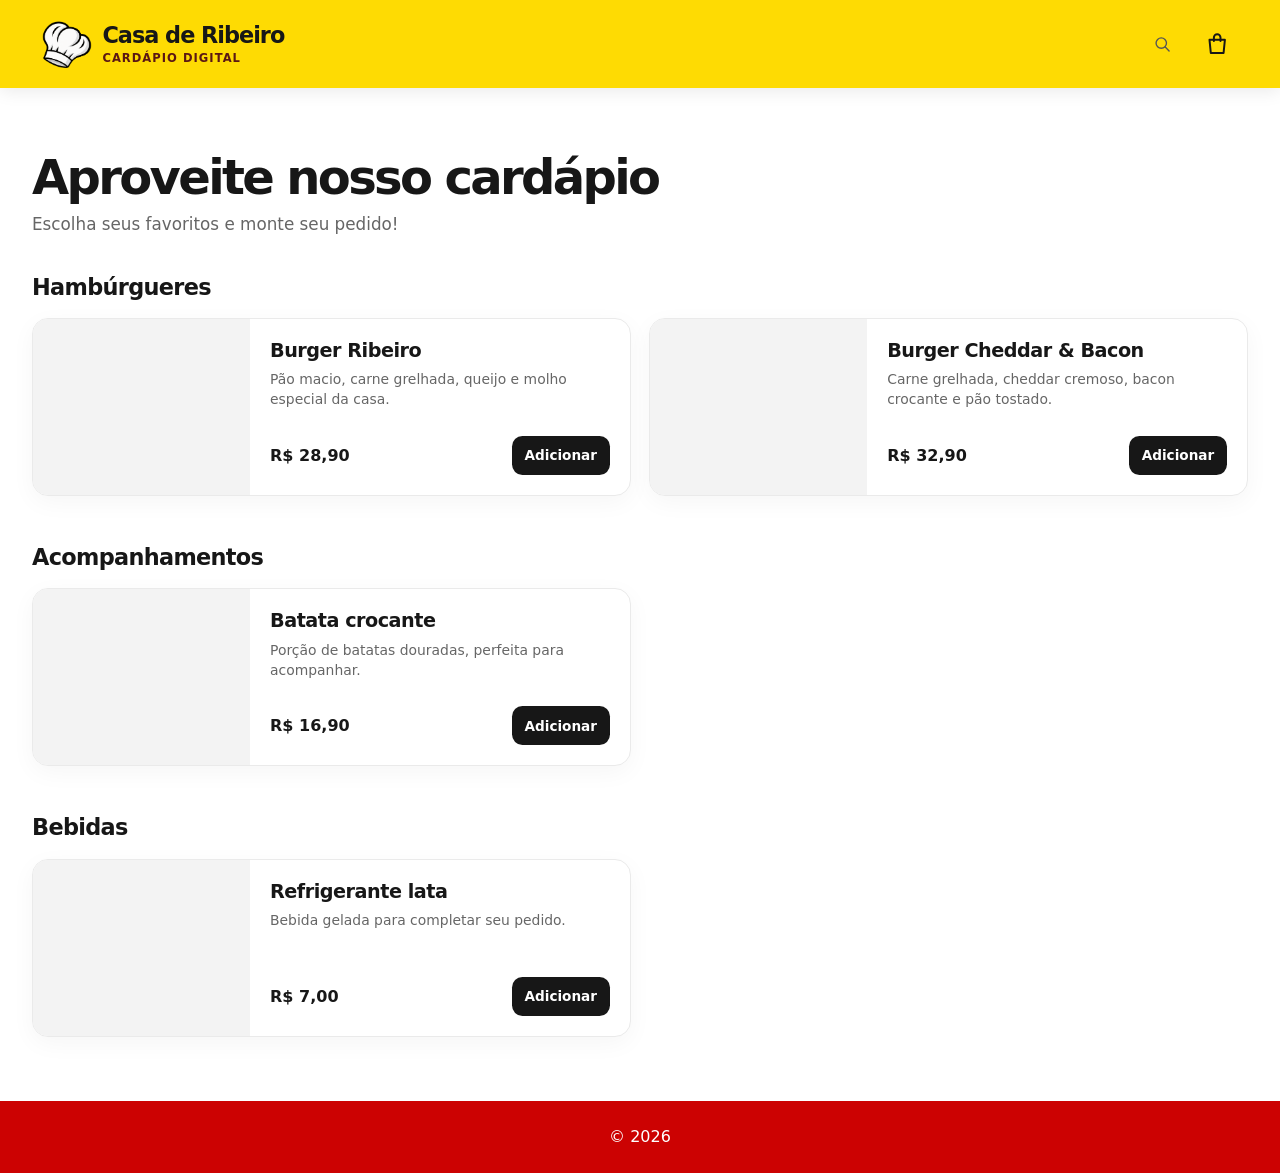
==== main/index.html @ 6e021779 "Add Casa de Ribeiro landing and menu flow Introduces the multi-step storefront flow: a loading splas" ====
<!doctype html>
<html lang="pt-BR">
  <head>
    <meta charset="UTF-8" />
    <meta name="viewport" content="width=device-width, initial-scale=1.0" />
    <title>Casa de Ribeiro</title>
    <link rel="icon" href="./assets/logo-website.ico" type="image/x-icon" />
    <link rel="stylesheet" href="style.css" />
    <script src="main.js" defer></script>
  </head>
  <body class="main-transition">
    <header class="site-header">
      <div class="site-header__inner">
        <a class="site-brand" href="./" aria-label="Casa de Ribeiro - início">
          <img class="site-brand__hat" src="./assets/logo-website.webp" alt="" />
          <span class="site-brand__text">
            <span class="site-brand__name">Casa de Ribeiro</span>
            <span class="site-brand__tagline">Cardápio digital</span>
          </span>
        </a>
        <div class="site-header__actions">
          <form class="menu-search" role="search">
            <label class="visually-hidden" for="menu-search"> Buscar no cardápio </label>
            <input
              id="menu-search"
              type="search"
              placeholder="Buscar no cardápio"
              autocomplete="off"
              tabindex="-1"
            />
            <button
              class="menu-search__toggle"
              type="button"
              aria-label="Abrir busca"
              aria-expanded="false"
              aria-controls="menu-search"
            >
              <svg class="menu-search__icon" viewBox="0 0 24 24" aria-hidden="true">
                <circle cx="10.8" cy="10.8" r="6.8"></circle>
                <path d="m16 16 5 5"></path>
              </svg>
            </button>
          </form>
          <button
            class="cart-button"
            type="button"
            aria-label="Abrir sacola"
            aria-haspopup="dialog"
            aria-controls="order-bag"
          >
            <svg class="cart-button__icon" viewBox="0 0 24 24" aria-hidden="true">
              <path
                d="M5 8h14l-1.2 12H6.2L5 8Z"
                fill="none"
                stroke="currentColor"
                stroke-linejoin="round"
                stroke-width="1.8"
              />
              <path
                d="M9 9V6a3 3 0 0 1 6 0v3"
                fill="none"
                stroke="currentColor"
                stroke-linecap="round"
                stroke-width="1.8"
              />
            </svg>
            <span class="cart-button__count" aria-label="0 itens" hidden>0</span>
          </button>
        </div>
      </div>
    </header>
    <main class="site-content">
      <section class="catalog" aria-labelledby="catalog-title">
        <div class="catalog__heading">
          <h1 id="catalog-title">Aproveite nosso cardápio</h1>
          <p class="catalog__intro">Escolha seus favoritos e monte seu pedido!</p>
        </div>
        <section class="catalog-section" aria-labelledby="burgers-title">
          <h2 id="burgers-title">Hambúrgueres</h2>
          <div class="catalog-grid">
            <article
              class="menu-card"
              data-searchable="burger ribeiro artesanal carne queijo molho especial"
            >
              <div class="menu-card__visual" aria-hidden="true"></div>
              <div class="menu-card__body">
                <h3>Burger Ribeiro</h3>
                <p>Pão macio, carne grelhada, queijo e molho especial da casa.</p>
                <div class="menu-card__footer">
                  <strong>R$ 28,90</strong>
                  <button
                    class="add-button"
                    type="button"
                    data-add-to-cart
                    data-product-id="burger-ribeiro"
                    data-product-name="Burger Ribeiro"
                    data-product-price="28.90"
                  >
                    Adicionar
                  </button>
                </div>
              </div>
            </article>
            <article class="menu-card" data-searchable="burger cheddar bacon artesanal carne">
              <div class="menu-card__visual" aria-hidden="true"></div>
              <div class="menu-card__body">
                <h3>Burger Cheddar &amp; Bacon</h3>
                <p>Carne grelhada, cheddar cremoso, bacon crocante e pão tostado.</p>
                <div class="menu-card__footer">
                  <strong>R$ 32,90</strong>
                  <button
                    class="add-button"
                    type="button"
                    data-add-to-cart
                    data-product-id="burger-cheddar-bacon"
                    data-product-name="Burger Cheddar &amp; Bacon"
                    data-product-price="32.90"
                  >
                    Adicionar
                  </button>
                </div>
              </div>
            </article>
          </div>
        </section>
        <section class="catalog-section" aria-labelledby="sides-title">
          <h2 id="sides-title">Acompanhamentos</h2>
          <div class="catalog-grid">
            <article class="menu-card" data-searchable="batata frita porção acompanhamento">
              <div class="menu-card__visual" aria-hidden="true"></div>
              <div class="menu-card__body">
                <h3>Batata crocante</h3>
                <p>Porção de batatas douradas, perfeita para acompanhar.</p>
                <div class="menu-card__footer">
                  <strong>R$ 16,90</strong>
                  <button
                    class="add-button"
                    type="button"
                    data-add-to-cart
                    data-product-id="batata-crocante"
                    data-product-name="Batata crocante"
                    data-product-price="16.90"
                  >
                    Adicionar
                  </button>
                </div>
              </div>
            </article>
          </div>
        </section>
        <section class="catalog-section" aria-labelledby="drinks-title">
          <h2 id="drinks-title">Bebidas</h2>
          <div class="catalog-grid">
            <article class="menu-card" data-searchable="refrigerante bebida lata gelada">
              <div class="menu-card__visual" aria-hidden="true"></div>
              <div class="menu-card__body">
                <h3>Refrigerante lata</h3>
                <p>Bebida gelada para completar seu pedido.</p>
                <div class="menu-card__footer">
                  <strong>R$ 7,00</strong>
                  <button
                    class="add-button"
                    type="button"
                    data-add-to-cart
                    data-product-id="refrigerante-lata"
                    data-product-name="Refrigerante lata"
                    data-product-price="7.00"
                  >
                    Adicionar
                  </button>
                </div>
              </div>
            </article>
          </div>
        </section>
        <p class="catalog__no-results" hidden>Nenhum item encontrado. Tente outra busca.</p>
      </section>
    </main>
    <footer class="site-footer">&copy; 2026</footer>
    <dialog class="order-bag" id="order-bag" aria-labelledby="order-bag-title">
      <div class="order-bag__header">
        <h2 id="order-bag-title">Sua sacola</h2>
        <button class="order-bag__close" type="button" aria-label="Fechar sacola">
          <svg viewBox="0 0 24 24" aria-hidden="true">
            <path
              d="m6 6 12 12M18 6 6 18"
              fill="none"
              stroke="currentColor"
              stroke-linecap="round"
              stroke-width="2"
            />
          </svg>
        </button>
      </div>
      <div class="order-bag__items" aria-live="polite">
        <div class="order-bag__empty">
          <svg class="order-bag__empty-icon" viewBox="0 0 48 48" aria-hidden="true">
            <path
              d="M8 16h32l-3 25H11L8 16Z"
              fill="none"
              stroke="currentColor"
              stroke-linejoin="round"
              stroke-width="2"
            />
            <path
              d="M17 18v-5a7 7 0 0 1 14 0v5"
              fill="none"
              stroke="currentColor"
              stroke-linecap="round"
              stroke-width="2"
            />
          </svg>
          <p class="order-bag__empty-title">Sua sacola está vazia</p>
          <p class="order-bag__empty-description">
            Escolha seus favoritos no cardápio para começar.
          </p>
        </div>
        <ul class="order-bag__list"></ul>
      </div>
      <div class="order-bag__footer">
        <div class="order-bag__total">
          <span>Total</span>
          <strong>R$ 0,00</strong>
        </div>
        <button class="order-bag__checkout" type="button" disabled>Continuar para o pedido</button>
      </div>
    </dialog>
    <div class="page-shutter" aria-hidden="true">
      <span class="page-shutter__panel page-shutter__panel--left"></span>
      <span class="page-shutter__panel page-shutter__panel--right"></span>
    </div>
  </body>
</html>
---- main/style.css ----
* {
  box-sizing: border-box;
}

html,
body {
  width: 100%;
  min-height: 100%;
  margin: 0;
}

html {
  scrollbar-color: #111 transparent;
  scrollbar-width: thin;
}

html::-webkit-scrollbar {
  width: 8px;
}

html::-webkit-scrollbar-track {
  background: transparent;
}

html::-webkit-scrollbar-thumb {
  border: 2px solid #fff;
  border-radius: 999px;
  background: #111;
}

html::-webkit-scrollbar-thumb:hover {
  background: #333;
}

body {
  display: flex;
  flex-direction: column;
  min-height: 100vh;
  min-height: 100svh;
  overflow-x: hidden;
  overflow-y: auto;
  background: #fff;
  color: #171717;
  font-family: system-ui, sans-serif;
}

.site-header {
  position: sticky;
  z-index: 5;
  top: 0;
  padding: 1rem clamp(1rem, 4vw, 2.5rem);
  box-shadow: 0 0.25rem 1rem rgb(0 0 0 / 8%);
  background: #FEDB03;
}

.site-header__inner {
  position: relative;
  display: flex;
  width: min(100%, 76rem);
  min-height: 3.5rem;
  align-items: center;
  justify-content: space-between;
  gap: clamp(0.75rem, 2vw, 2rem);
  margin-inline: auto;
}

.site-brand {
  display: flex;
  min-width: 0;
  flex: 0 0 auto;
  align-items: center;
  gap: 0.65rem;
  color: #171717;
  text-decoration: none;
}

.site-brand__hat {
  width: clamp(2.5rem, 5vw, 3.25rem);
  height: clamp(2.5rem, 5vw, 3.25rem);
  flex: 0 0 auto;
  object-fit: contain;
}

.site-brand__text {
  display: grid;
  gap: 0.15rem;
}

.site-brand__name {
  font-size: clamp(1rem, 2vw, 1.4rem);
  font-weight: 800;
  letter-spacing: -0.045em;
  line-height: 1.1;
}

.site-brand__tagline {
  color: #5b1714;
  font-size: 0.72rem;
  font-weight: 600;
  letter-spacing: 0.09em;
  text-transform: uppercase;
}

.site-header__actions {
  position: relative;
  display: flex;
  align-items: center;
  gap: 0.5rem;
}

.menu-search {
  position: absolute;
  z-index: 2;
  top: 50%;
  right: calc(2.9rem + 0.5rem);
  display: flex;
  width: 2.9rem;
  flex: 0 0 auto;
  min-height: 2.9rem;
  align-items: center;
  justify-content: flex-end;
  transform: translateY(-50%);
  transition: width 220ms ease;
}

.menu-search.is-open {
  width: min(26rem, calc(100vw - 12rem));
}

.menu-search input {
  width: 0;
  min-width: 0;
  height: 2.9rem;
  overflow: hidden;
  padding: 0;
  border: 0;
  border-radius: 0.75rem 0 0 0.75rem;
  outline: 0;
  background: #fff;
  color: #171717;
  font: inherit;
  font-size: 0.9rem;
  opacity: 0;
  transition:
    width 220ms ease,
    opacity 160ms ease,
    padding 220ms ease;
}

.menu-search.is-open input {
  width: 100%;
  padding: 0 0 0 1rem;
  border: 1px solid rgb(0 0 0 / 9%);
  border-right: 0;
  box-shadow: 0 0.25rem 0.75rem rgb(64 43 0 / 8%);
  opacity: 1;
}

.menu-search input::placeholder {
  color: #777;
}

.menu-search__toggle {
  display: grid;
  width: 2.9rem;
  min-height: 2.9rem;
  flex: 0 0 auto;
  place-items: center;
  padding: 0;
  border: 0;
  border-radius: 0.75rem;
  background: transparent;
  color: #171717;
  cursor: pointer;
  transition: background-color 160ms ease;
}

.menu-search__toggle:hover {
  background: rgb(0 0 0 / 8%);
}

.menu-search.is-open .menu-search__toggle {
  position: absolute;
  right: 0;
  border: 1px solid rgb(0 0 0 / 9%);
  border-left: 0;
  border-radius: 0 0.75rem 0.75rem 0;
  background: #fff;
  box-shadow: 0 0.25rem 0.75rem rgb(64 43 0 / 8%);
}

.menu-search:focus-within .menu-search__toggle {
  outline: 2px solid #171717;
  outline-offset: 2px;
}

.menu-search__icon {
  width: 1.15rem;
  height: 1.15rem;
  flex: 0 0 auto;
  fill: none;
  stroke: #555;
  stroke-linecap: round;
  stroke-width: 1.8;
}

.visually-hidden {
  position: absolute;
  width: 1px;
  height: 1px;
  overflow: hidden;
  clip: rect(0, 0, 0, 0);
  white-space: nowrap;
  clip-path: inset(50%);
}

.cart-button {
  position: relative;
  display: grid;
  width: 2.9rem;
  height: 2.9rem;
  place-items: center;
  padding: 0;
  border: 0;
  border-radius: 50%;
  background: transparent;
  color: #171717;
  cursor: pointer;
  transition:
    background-color 160ms ease,
    transform 160ms ease;
}

.cart-button:hover {
  background: rgb(0 0 0 / 8%);
}

.cart-button:active {
  transform: scale(0.97);
}

.cart-button:focus-visible,
.order-bag__close:focus-visible,
.order-bag__checkout:focus-visible {
  outline: 3px solid #171717;
  outline-offset: 3px;
}

.cart-button__icon {
  width: 1.65rem;
  height: 1.65rem;
  flex: 0 0 auto;
}

.cart-button__count {
  position: absolute;
  top: 0;
  right: 0;
  display: grid;
  min-width: 1.2rem;
  height: 1.2rem;
  place-items: center;
  padding-inline: 0.3rem;
  border: 2px solid #FEDB03;
  border-radius: 999px;
  background: #CC0202;
  color: #fff;
  font-size: 0.65rem;
  font-weight: 800;
}

.cart-button__count[hidden] {
  display: none;
}

.site-content {
  flex: 1;
}

.catalog {
  width: min(100% - 2rem, 76rem);
  margin: 0 auto;
  padding: clamp(2rem, 5vw, 4rem) 0;
}

.catalog__heading {
  margin-bottom: 2.5rem;
}

.catalog__heading h1 {
  margin: 0;
  font-size: clamp(2rem, 5vw, 3rem);
  letter-spacing: -0.055em;
  line-height: 1.05;
}

.catalog__intro {
  margin: 0.7rem 0 0;
  color: #666;
  font-size: clamp(0.95rem, 2vw, 1.05rem);
}

.catalog-section h2 {
  margin: 0 0 1.15rem;
  font-size: 1.4rem;
  letter-spacing: -0.03em;
}

.catalog-section + .catalog-section {
  margin-top: clamp(2rem, 5vw, 3rem);
}

.catalog-section[hidden] {
  display: none;
}

.catalog-grid {
  display: grid;
  grid-template-columns: repeat(2, minmax(0, 1fr));
  gap: 1.15rem;
}

.menu-card {
  display: grid;
  min-width: 0;
  grid-template-columns: minmax(7rem, 0.8fr) minmax(0, 1.4fr);
  overflow: hidden;
  border: 1px solid #eaeaea;
  border-radius: 1rem;
  background: #fff;
  box-shadow: 0 0.4rem 1.5rem rgb(0 0 0 / 4%);
  transition:
    box-shadow 180ms ease,
    transform 180ms ease;
}

.menu-card:hover {
  transform: translateY(-2px);
  box-shadow: 0 0.7rem 1.75rem rgb(0 0 0 / 9%);
}

.menu-card[hidden] {
  display: none;
}

.menu-card__visual {
  display: grid;
  min-height: 11rem;
  background: #f3f3f3;
}

.menu-card__body {
  display: flex;
  min-width: 0;
  flex-direction: column;
  justify-content: center;
  padding: clamp(0.85rem, 2vw, 1.25rem);
}

.menu-card__body h3 {
  margin: 0;
  font-size: clamp(1rem, 2vw, 1.2rem);
  letter-spacing: -0.025em;
}

.menu-card__body p {
  margin: 0.45rem 0 1rem;
  color: #666;
  font-size: 0.87rem;
  line-height: 1.45;
}

.menu-card__footer {
  display: flex;
  flex-wrap: wrap;
  align-items: center;
  justify-content: space-between;
  gap: 0.65rem;
  margin-top: auto;
}

.menu-card__footer strong {
  font-size: 1rem;
}

.add-button {
  min-height: 2.45rem;
  padding: 0.45rem 0.8rem;
  border: 0;
  border-radius: 0.65rem;
  background: #171717;
  color: #fff;
  cursor: pointer;
  font: inherit;
  font-size: 0.85rem;
  font-weight: 700;
  transition:
    background-color 160ms ease,
    transform 160ms ease;
}

.add-button:hover {
  background: #3b3b3b;
}

.add-button:active {
  transform: scale(0.97);
}

.add-button:focus-visible,
.menu-search__toggle:focus-visible,
.bag-quantity__button:focus-visible,
.bag-remove:focus-visible {
  outline: 3px solid #171717;
  outline-offset: 3px;
}

.catalog__no-results {
  margin: 1.5rem 0;
  color: #666;
}

.catalog__no-results[hidden] {
  display: none;
}

.site-footer {
  display: flex;
  align-items: center;
  justify-content: center;
  min-height: clamp(3rem, 8vh, 5rem);
  background: #CC0202;
  color: #fff;
  text-align: center;
}

.order-bag {
  position: fixed;
  inset: 0 0 0 auto;
  width: min(100%, 28rem);
  max-width: none;
  height: 100%;
  max-height: none;
  flex-direction: column;
  gap: 0;
  margin: 0;
  padding: 0;
  border: 0;
  background: #fff;
  color: #171717;
  box-shadow: -1rem 0 3rem rgb(0 0 0 / 16%);
}

.order-bag[open] {
  display: flex;
  animation: bag-enter 220ms ease-out both;
}

.order-bag::backdrop {
  background: rgb(0 0 0 / 42%);
  backdrop-filter: blur(2px);
}

.order-bag__header {
  display: flex;
  min-height: 5rem;
  align-items: center;
  justify-content: space-between;
  gap: 1rem;
  padding: 1rem 1.25rem;
  border-bottom: 1px solid #ededed;
}

.order-bag__header h2 {
  margin: 0;
  font-size: 1.35rem;
  letter-spacing: -0.03em;
}

.order-bag__close {
  display: grid;
  width: 2.5rem;
  height: 2.5rem;
  flex: 0 0 auto;
  place-items: center;
  border: 0;
  border-radius: 50%;
  background: #f3f3f3;
  color: #171717;
  cursor: pointer;
}

.order-bag__close:hover {
  background: #e8e8e8;
}

.order-bag__close svg {
  width: 1.2rem;
  height: 1.2rem;
}

.order-bag__items {
  display: grid;
  flex: 1;
  place-items: center;
  overflow-y: auto;
  padding: 1.5rem;
}

.order-bag__empty {
  max-width: 19rem;
  text-align: center;
}

.order-bag__empty-icon {
  width: 3.5rem;
  height: 3.5rem;
  color: #777;
}

.order-bag__empty-title {
  margin: 1rem 0 0.4rem;
  font-size: 1.1rem;
  font-weight: 750;
}

.order-bag__empty-description {
  margin: 0;
  color: #666;
  font-size: 0.9rem;
  line-height: 1.5;
}

.order-bag__list {
  display: grid;
  width: 100%;
  align-self: start;
  gap: 0.75rem;
  margin: 0;
  padding: 0;
  list-style: none;
}

.order-bag__item {
  display: flex;
  align-items: center;
  justify-content: space-between;
  gap: 1rem;
  padding: 0.9rem;
  border: 1px solid #ededed;
  border-radius: 0.75rem;
  font-size: 0.9rem;
}

.order-bag__item-name {
  font-weight: 650;
}

.order-bag__item-quantity {
  display: block;
  margin-top: 0.2rem;
  color: #666;
  font-size: 0.8rem;
}

.order-bag__item-price {
  flex: 0 0 auto;
  font-weight: 700;
}

.order-bag__item-controls {
  display: flex;
  align-items: center;
  gap: 0.55rem;
}

.bag-quantity {
  display: grid;
  grid-template-columns: 2rem auto 2rem;
  align-items: center;
  gap: 0.45rem;
}

.bag-quantity__button {
  display: grid;
  width: 2rem;
  height: 2rem;
  place-items: center;
  border: 1px solid #ddd;
  border-radius: 50%;
  background: #fff;
  color: #171717;
  cursor: pointer;
  font: inherit;
  font-size: 1.1rem;
  line-height: 1;
}

.bag-quantity__button:hover {
  background: #f3f3f3;
}

.bag-quantity__value {
  min-width: 1ch;
  text-align: center;
  font-weight: 700;
}

.bag-remove {
  padding: 0.35rem;
  border: 0;
  background: transparent;
  color: #a51f17;
  cursor: pointer;
  font: inherit;
  font-size: 0.78rem;
  font-weight: 650;
}

.bag-remove:hover {
  text-decoration: underline;
}

.order-bag__footer {
  display: grid;
  gap: 1rem;
  padding: 1.25rem;
  border-top: 1px solid #ededed;
  padding-bottom: max(1.25rem, env(safe-area-inset-bottom));
}

.order-bag__total {
  display: flex;
  justify-content: space-between;
  gap: 1rem;
  font-size: 1rem;
}

.order-bag__total strong {
  font-size: 1.1rem;
}

.order-bag__checkout {
  min-height: 3.25rem;
  border: 0;
  border-radius: 0.75rem;
  background: #171717;
  color: #fff;
  cursor: pointer;
  font: inherit;
  font-weight: 700;
}

.order-bag__checkout:disabled {
  background: #e8e8e8;
  color: #777;
  cursor: not-allowed;
}

@keyframes bag-enter {
  from {
    opacity: 0;
    transform: translateX(1rem);
  }

  to {
    opacity: 1;
    transform: translateX(0);
  }
}

@media (max-width: 600px) {
  .site-header {
    padding-block: 1rem;
  }

  .site-header__inner {
    gap: 0.5rem;
  }

  .site-header__actions {
    gap: 0.25rem;
  }

  .menu-search.is-open {
    position: absolute;
    z-index: 2;
    top: 50%;
    right: calc(2.7rem + 0.25rem);
    left: auto;
    width: min(20rem, calc(100vw - 11rem));
    border-radius: 0;
    background: transparent;
    box-shadow: none;
    transform: translateY(-50%);
  }

  .cart-button {
    width: 2.7rem;
    height: 2.7rem;
  }

  .order-bag {
    width: 100%;
  }

  .catalog {
    width: min(100% - 1.25rem, 38rem);
    padding-block: 1.75rem;
  }

  .catalog__heading {
    margin-bottom: 1.75rem;
  }

  .catalog-grid {
    grid-template-columns: minmax(0, 1fr);
    gap: 0.85rem;
  }

  .menu-card {
    grid-template-columns: minmax(6.5rem, 0.75fr) minmax(0, 1.5fr);
  }

  .menu-card__visual {
    min-height: 9rem;
  }

  .menu-card__body p {
    font-size: 0.82rem;
  }
}

@media (prefers-reduced-motion: reduce) {
  .cart-button,
  .menu-search,
  .menu-search input,
  .menu-card,
  .order-bag[open] {
    animation: none;
    transition: none;
  }
}

.page-shutter__panel {
  position: fixed;
  z-index: 10;
  top: 0;
  width: 50%;
  height: 100%;
  background: #FEDB03;
}

.main-transition .page-shutter__panel--left {
  left: 0;
  transform: translateX(0);
}

.main-transition .page-shutter__panel--right {
  right: 0;
  transform: translateX(0);
}

.page-shutter__panel--left {
  left: 0;
  transform: translateX(-100%);
}

.page-shutter__panel--right {
  right: 0;
  transform: translateX(100%);
}

.is-opening .page-shutter__panel {
  animation-duration: 800ms;
  animation-timing-function: cubic-bezier(0.76, 0, 0.24, 1);
  animation-fill-mode: forwards;
}

.is-opening .page-shutter__panel--left {
  animation-name: shutter-open-to-left;
}

.is-opening .page-shutter__panel--right {
  animation-name: shutter-open-to-right;
}

@keyframes shutter-open-to-left {
  to {
    transform: translateX(-100%);
  }
}

@keyframes shutter-open-to-right {
  to {
    transform: translateX(100%);
  }
}

@media (prefers-reduced-motion: reduce) {
  .is-opening .page-shutter__panel {
    animation-duration: 1ms;
  }
}
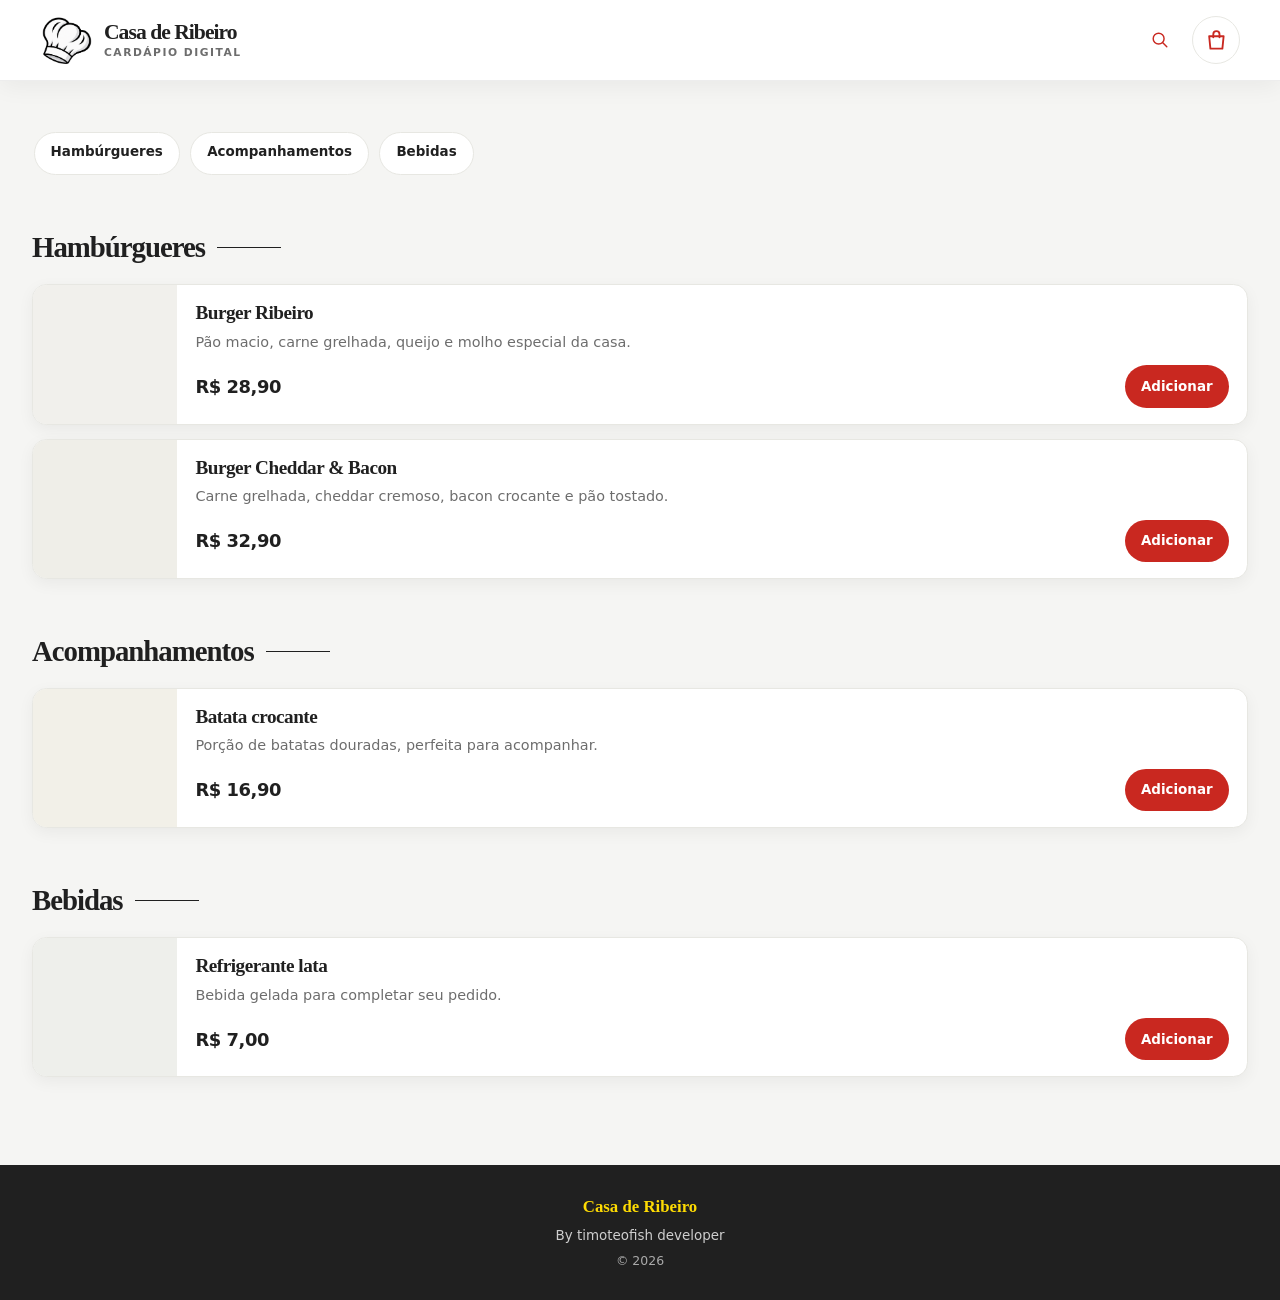
==== commit fd3c1e8a: "Refresh restaurant menu UX This update modernizes the Casa de Ribeiro storefront with a cleaner cata" ====
--- a/main/index.html
+++ b/main/index.html
@@ -3,7 +3,12 @@
   <head>
     <meta charset="UTF-8" />
     <meta name="viewport" content="width=device-width, initial-scale=1.0" />
-    <title>Casa de Ribeiro</title>
+    <meta
+      name="description"
+      content="Explore o cardápio da Casa de Ribeiro e escolha seus favoritos para pedir."
+    />
+    <meta name="theme-color" content="#7b241f" />
+    <title>Cardápio | Casa de Ribeiro</title>
     <link rel="icon" href="./assets/logo-website.ico" type="image/x-icon" />
     <link rel="stylesheet" href="style.css" />
     <script src="main.js" defer></script>
@@ -20,7 +25,7 @@
         </a>
         <div class="site-header__actions">
           <form class="menu-search" role="search">
-            <label class="visually-hidden" for="menu-search"> Buscar no cardápio </label>
+            <label class="visually-hidden" for="menu-search">Buscar no cardápio</label>
             <input
               id="menu-search"
               type="search"
@@ -70,11 +75,12 @@
       </div>
     </header>
     <main class="site-content">
-      <section class="catalog" aria-labelledby="catalog-title">
-        <div class="catalog__heading">
-          <h1 id="catalog-title">Aproveite nosso cardápio</h1>
-          <p class="catalog__intro">Escolha seus favoritos e monte seu pedido!</p>
-        </div>
+      <section class="catalog" aria-label="Cardápio">
+        <nav class="category-nav" aria-label="Ir para uma categoria">
+          <a href="#burgers-title">Hambúrgueres</a>
+          <a href="#sides-title">Acompanhamentos</a>
+          <a href="#drinks-title">Bebidas</a>
+        </nav>
         <section class="catalog-section" aria-labelledby="burgers-title">
           <h2 id="burgers-title">Hambúrgueres</h2>
           <div class="catalog-grid">
@@ -82,7 +88,7 @@
               class="menu-card"
               data-searchable="burger ribeiro artesanal carne queijo molho especial"
             >
-              <div class="menu-card__visual" aria-hidden="true"></div>
+              <div class="menu-card__visual menu-card__visual--burger" aria-hidden="true"></div>
               <div class="menu-card__body">
                 <h3>Burger Ribeiro</h3>
                 <p>Pão macio, carne grelhada, queijo e molho especial da casa.</p>
@@ -102,7 +108,10 @@
               </div>
             </article>
             <article class="menu-card" data-searchable="burger cheddar bacon artesanal carne">
-              <div class="menu-card__visual" aria-hidden="true"></div>
+              <div
+                class="menu-card__visual menu-card__visual--burger menu-card__visual--cheddar"
+                aria-hidden="true"
+              ></div>
               <div class="menu-card__body">
                 <h3>Burger Cheddar &amp; Bacon</h3>
                 <p>Carne grelhada, cheddar cremoso, bacon crocante e pão tostado.</p>
@@ -127,7 +136,7 @@
           <h2 id="sides-title">Acompanhamentos</h2>
           <div class="catalog-grid">
             <article class="menu-card" data-searchable="batata frita porção acompanhamento">
-              <div class="menu-card__visual" aria-hidden="true"></div>
+              <div class="menu-card__visual menu-card__visual--fries" aria-hidden="true"></div>
               <div class="menu-card__body">
                 <h3>Batata crocante</h3>
                 <p>Porção de batatas douradas, perfeita para acompanhar.</p>
@@ -152,7 +161,7 @@
           <h2 id="drinks-title">Bebidas</h2>
           <div class="catalog-grid">
             <article class="menu-card" data-searchable="refrigerante bebida lata gelada">
-              <div class="menu-card__visual" aria-hidden="true"></div>
+              <div class="menu-card__visual menu-card__visual--drink" aria-hidden="true"></div>
               <div class="menu-card__body">
                 <h3>Refrigerante lata</h3>
                 <p>Bebida gelada para completar seu pedido.</p>
@@ -176,7 +185,26 @@
         <p class="catalog__no-results" hidden>Nenhum item encontrado. Tente outra busca.</p>
       </section>
     </main>
-    <footer class="site-footer">&copy; 2026</footer>
+    <footer class="site-footer">
+      <div class="site-footer__inner">
+        <span class="site-footer__brand">Casa de Ribeiro</span>
+        <span class="site-footer__tagline">By timoteofish developer</span>
+        <span class="site-footer__copyright">&copy; 2026</span>
+      </div>
+    </footer>
+    <button
+      class="mobile-cart"
+      type="button"
+      aria-label="Abrir sacola"
+      aria-controls="order-bag"
+      hidden
+    >
+      <span class="mobile-cart__label">
+        <span class="mobile-cart__count">0</span>
+        <span>Ver sacola</span>
+      </span>
+      <strong class="mobile-cart__total">R$ 0,00</strong>
+    </button>
     <dialog class="order-bag" id="order-bag" aria-labelledby="order-bag-title">
       <div class="order-bag__header">
         <h2 id="order-bag-title">Sua sacola</h2>
--- a/main/style.css
+++ b/main/style.css
@@ -1,3 +1,23 @@
+:root {
+  color-scheme: light;
+  --color-ink: #202020;
+  --color-muted: #6d6d6d;
+  --color-wine: #c92820;
+  --color-wine-dark: #1c1c1c;
+  --color-wine-soft: #fff5c6;
+  --color-gold: #fedb03;
+  --color-paper: #fff;
+  --color-background: #f5f5f3;
+  --color-border: #e7e7e2;
+  --shadow-card: 0 0.6rem 1.8rem rgb(0 0 0 / 7%);
+  font-family:
+    "Avenir Next", Avenir, "Segoe UI", system-ui, sans-serif;
+  font-synthesis: none;
+  text-rendering: optimizeLegibility;
+  -webkit-font-smoothing: antialiased;
+  -moz-osx-font-smoothing: grayscale;
+}
+
 * {
   box-sizing: border-box;
 }
@@ -10,7 +30,8 @@
 }
 
 html {
-  scrollbar-color: #111 transparent;
+  scroll-behavior: smooth;
+  scrollbar-color: #b5a59b transparent;
   scrollbar-width: thin;
 }
 
@@ -23,81 +44,91 @@
 }
 
 html::-webkit-scrollbar-thumb {
-  border: 2px solid #fff;
+  border: 2px solid var(--color-background);
   border-radius: 999px;
-  background: #111;
+  background: #b5a59b;
 }
 
 html::-webkit-scrollbar-thumb:hover {
-  background: #333;
+  background: var(--color-wine);
 }
 
 body {
   display: flex;
-  flex-direction: column;
   min-height: 100vh;
   min-height: 100svh;
+  flex-direction: column;
   overflow-x: hidden;
-  overflow-y: auto;
-  background: #fff;
-  color: #171717;
-  font-family: system-ui, sans-serif;
+  background: var(--color-background);
+  color: var(--color-ink);
+}
+
+button,
+input {
+  font: inherit;
+}
+
+button {
+  -webkit-tap-highlight-color: transparent;
 }
 
 .site-header {
   position: sticky;
   z-index: 5;
   top: 0;
-  padding: 1rem clamp(1rem, 4vw, 2.5rem);
-  box-shadow: 0 0.25rem 1rem rgb(0 0 0 / 8%);
-  background: #FEDB03;
+  padding: 0.75rem clamp(1rem, 4vw, 2.5rem);
+  border-bottom: 1px solid rgb(0 0 0 / 7%);
+  background: rgb(255 255 255 / 96%);
+  box-shadow: 0 0.35rem 1.4rem rgb(0 0 0 / 5%);
+  backdrop-filter: blur(16px);
 }
 
 .site-header__inner {
-  position: relative;
   display: flex;
   width: min(100%, 76rem);
   min-height: 3.5rem;
   align-items: center;
   justify-content: space-between;
-  gap: clamp(0.75rem, 2vw, 2rem);
+  gap: 1rem;
   margin-inline: auto;
 }
 
 .site-brand {
   display: flex;
   min-width: 0;
-  flex: 0 0 auto;
+  flex: 0 1 auto;
   align-items: center;
-  gap: 0.65rem;
-  color: #171717;
+  gap: 0.75rem;
+  color: var(--color-ink);
   text-decoration: none;
 }
 
 .site-brand__hat {
-  width: clamp(2.5rem, 5vw, 3.25rem);
-  height: clamp(2.5rem, 5vw, 3.25rem);
+  width: 3.25rem;
+  height: 3.25rem;
   flex: 0 0 auto;
   object-fit: contain;
 }
 
 .site-brand__text {
   display: grid;
-  gap: 0.15rem;
+  gap: 0.2rem;
 }
 
 .site-brand__name {
-  font-size: clamp(1rem, 2vw, 1.4rem);
-  font-weight: 800;
+  color: var(--color-ink);
+  font-family: Georgia, "Times New Roman", serif;
+  font-size: clamp(1.05rem, 2vw, 1.35rem);
+  font-weight: 700;
   letter-spacing: -0.045em;
-  line-height: 1.1;
+  line-height: 1.05;
 }
 
 .site-brand__tagline {
-  color: #5b1714;
-  font-size: 0.72rem;
-  font-weight: 600;
-  letter-spacing: 0.09em;
+  color: var(--color-muted);
+  font-size: 0.67rem;
+  font-weight: 700;
+  letter-spacing: 0.14em;
   text-transform: uppercase;
 }
 
@@ -105,18 +136,18 @@
   position: relative;
   display: flex;
   align-items: center;
-  gap: 0.5rem;
+  gap: 0.55rem;
 }
 
 .menu-search {
   position: absolute;
   z-index: 2;
   top: 50%;
-  right: calc(2.9rem + 0.5rem);
-  display: flex;
-  width: 2.9rem;
+  right: calc(3rem + 0.55rem);
+  display: flex;
+  width: 3rem;
+  min-height: 3rem;
   flex: 0 0 auto;
-  min-height: 2.9rem;
   align-items: center;
   justify-content: flex-end;
   transform: translateY(-50%);
@@ -124,21 +155,20 @@
 }
 
 .menu-search.is-open {
-  width: min(26rem, calc(100vw - 12rem));
+  width: min(26rem, calc(100vw - 13rem));
 }
 
 .menu-search input {
   width: 0;
   min-width: 0;
-  height: 2.9rem;
+  height: 3rem;
   overflow: hidden;
   padding: 0;
   border: 0;
-  border-radius: 0.75rem 0 0 0.75rem;
+  border-radius: 0.8rem 0 0 0.8rem;
   outline: 0;
-  background: #fff;
-  color: #171717;
-  font: inherit;
+  background: var(--color-paper);
+  color: var(--color-ink);
   font-size: 0.9rem;
   opacity: 0;
   transition:
@@ -150,56 +180,61 @@
 .menu-search.is-open input {
   width: 100%;
   padding: 0 0 0 1rem;
-  border: 1px solid rgb(0 0 0 / 9%);
+  border: 1px solid var(--color-border);
   border-right: 0;
-  box-shadow: 0 0.25rem 0.75rem rgb(64 43 0 / 8%);
+  box-shadow: 0 0.35rem 0.9rem rgb(61 39 27 / 8%);
   opacity: 1;
 }
 
 .menu-search input::placeholder {
-  color: #777;
-}
-
-.menu-search__toggle {
+  color: #938780;
+}
+
+.menu-search__toggle,
+.cart-button {
   display: grid;
-  width: 2.9rem;
-  min-height: 2.9rem;
+  width: 3rem;
+  height: 3rem;
   flex: 0 0 auto;
   place-items: center;
   padding: 0;
   border: 0;
-  border-radius: 0.75rem;
+  border-radius: 50%;
   background: transparent;
-  color: #171717;
+  color: var(--color-wine);
   cursor: pointer;
-  transition: background-color 160ms ease;
-}
-
-.menu-search__toggle:hover {
-  background: rgb(0 0 0 / 8%);
+  transition:
+    background-color 160ms ease,
+    color 160ms ease,
+    transform 160ms ease;
+}
+
+.menu-search__toggle:hover,
+.cart-button:hover {
+  background: var(--color-wine-soft);
+}
+
+.menu-search__toggle:active,
+.cart-button:active {
+  transform: scale(0.96);
 }
 
 .menu-search.is-open .menu-search__toggle {
   position: absolute;
   right: 0;
-  border: 1px solid rgb(0 0 0 / 9%);
+  border: 1px solid var(--color-border);
   border-left: 0;
-  border-radius: 0 0.75rem 0.75rem 0;
-  background: #fff;
-  box-shadow: 0 0.25rem 0.75rem rgb(64 43 0 / 8%);
-}
-
-.menu-search:focus-within .menu-search__toggle {
-  outline: 2px solid #171717;
-  outline-offset: 2px;
+  border-radius: 0 0.8rem 0.8rem 0;
+  background: var(--color-paper);
+  box-shadow: 0 0.35rem 0.9rem rgb(61 39 27 / 8%);
 }
 
 .menu-search__icon {
-  width: 1.15rem;
-  height: 1.15rem;
+  width: 1.2rem;
+  height: 1.2rem;
   flex: 0 0 auto;
   fill: none;
-  stroke: #555;
+  stroke: currentColor;
   stroke-linecap: round;
   stroke-width: 1.8;
 }
@@ -216,55 +251,29 @@
 
 .cart-button {
   position: relative;
-  display: grid;
-  width: 2.9rem;
-  height: 2.9rem;
-  place-items: center;
-  padding: 0;
-  border: 0;
-  border-radius: 50%;
-  background: transparent;
-  color: #171717;
-  cursor: pointer;
-  transition:
-    background-color 160ms ease,
-    transform 160ms ease;
-}
-
-.cart-button:hover {
-  background: rgb(0 0 0 / 8%);
-}
-
-.cart-button:active {
-  transform: scale(0.97);
-}
-
-.cart-button:focus-visible,
-.order-bag__close:focus-visible,
-.order-bag__checkout:focus-visible {
-  outline: 3px solid #171717;
-  outline-offset: 3px;
+  border: 1px solid var(--color-border);
+  background: var(--color-paper);
 }
 
 .cart-button__icon {
-  width: 1.65rem;
-  height: 1.65rem;
+  width: 1.55rem;
+  height: 1.55rem;
   flex: 0 0 auto;
 }
 
 .cart-button__count {
   position: absolute;
-  top: 0;
-  right: 0;
+  top: -0.2rem;
+  right: -0.2rem;
   display: grid;
-  min-width: 1.2rem;
-  height: 1.2rem;
+  min-width: 1.25rem;
+  height: 1.25rem;
   place-items: center;
   padding-inline: 0.3rem;
-  border: 2px solid #FEDB03;
+  border: 2px solid var(--color-paper);
   border-radius: 999px;
-  background: #CC0202;
-  color: #fff;
+  background: var(--color-gold);
+  color: #38280d;
   font-size: 0.65rem;
   font-weight: 800;
 }
@@ -278,36 +287,66 @@
 }
 
 .catalog {
-  width: min(100% - 2rem, 76rem);
-  margin: 0 auto;
-  padding: clamp(2rem, 5vw, 4rem) 0;
-}
-
-.catalog__heading {
-  margin-bottom: 2.5rem;
-}
-
-.catalog__heading h1 {
-  margin: 0;
-  font-size: clamp(2rem, 5vw, 3rem);
-  letter-spacing: -0.055em;
-  line-height: 1.05;
-}
-
-.catalog__intro {
-  margin: 0.7rem 0 0;
-  color: #666;
-  font-size: clamp(0.95rem, 2vw, 1.05rem);
+  width: min(100% - 2.5rem, 76rem);
+  margin-inline: auto;
+  padding: clamp(1.75rem, 4vw, 3rem) 0 clamp(3.5rem, 7vw, 5.5rem);
+}
+
+.category-nav {
+  display: flex;
+  gap: 0.65rem;
+  margin: 0 0 2.75rem;
+  overflow-x: auto;
+  padding: 0.2rem 0.1rem 0.75rem;
+  scrollbar-width: none;
+}
+
+.category-nav::-webkit-scrollbar {
+  display: none;
+}
+
+.category-nav a {
+  min-height: 2.7rem;
+  flex: 0 0 auto;
+  padding: 0.7rem 1rem;
+  border: 1px solid var(--color-border);
+  border-radius: 999px;
+  background: #fff;
+  color: var(--color-ink);
+  font-size: 0.84rem;
+  font-weight: 700;
+  text-decoration: none;
+  transition:
+    border-color 160ms ease,
+    background-color 160ms ease,
+    color 160ms ease;
+}
+
+.category-nav a:hover {
+  border-color: var(--color-gold);
+  background: var(--color-gold);
 }
 
 .catalog-section h2 {
-  margin: 0 0 1.15rem;
-  font-size: 1.4rem;
-  letter-spacing: -0.03em;
+  display: flex;
+  align-items: center;
+  gap: 0.75rem;
+  margin: 0 0 1.25rem;
+  color: var(--color-ink);
+  font-family: Georgia, "Times New Roman", serif;
+  font-size: clamp(1.45rem, 3vw, 1.8rem);
+  letter-spacing: -0.035em;
+}
+
+.catalog-section h2::after {
+  width: min(4rem, 12vw);
+  height: 1px;
+  background: var(--color-ink);
+  content: "";
 }
 
 .catalog-section + .catalog-section {
-  margin-top: clamp(2rem, 5vw, 3rem);
+  margin-top: clamp(2.5rem, 5vw, 3.5rem);
 }
 
 .catalog-section[hidden] {
@@ -316,27 +355,30 @@
 
 .catalog-grid {
   display: grid;
-  grid-template-columns: repeat(2, minmax(0, 1fr));
-  gap: 1.15rem;
+  grid-template-columns: minmax(0, 1fr);
+  gap: 0.9rem;
 }
 
 .menu-card {
   display: grid;
   min-width: 0;
-  grid-template-columns: minmax(7rem, 0.8fr) minmax(0, 1.4fr);
+  grid-template-columns: clamp(7rem, 18vw, 9rem) minmax(0, 1fr);
+  align-items: stretch;
   overflow: hidden;
-  border: 1px solid #eaeaea;
-  border-radius: 1rem;
-  background: #fff;
-  box-shadow: 0 0.4rem 1.5rem rgb(0 0 0 / 4%);
+  border: 1px solid var(--color-border);
+  border-radius: 0.9rem;
+  background: var(--color-paper);
+  box-shadow: 0 0.3rem 1rem rgb(0 0 0 / 5%);
   transition:
-    box-shadow 180ms ease,
-    transform 180ms ease;
+    box-shadow 200ms ease,
+    border-color 200ms ease,
+    transform 200ms ease;
 }
 
 .menu-card:hover {
-  transform: translateY(-2px);
-  box-shadow: 0 0.7rem 1.75rem rgb(0 0 0 / 9%);
+  transform: translateY(-1px);
+  border-color: rgb(0 0 0 / 17%);
+  box-shadow: 0 0.5rem 1.4rem rgb(0 0 0 / 9%);
 }
 
 .menu-card[hidden] {
@@ -344,30 +386,50 @@
 }
 
 .menu-card__visual {
-  display: grid;
-  min-height: 11rem;
-  background: #f3f3f3;
+  position: relative;
+  display: block;
+  width: 100%;
+  height: 100%;
+  min-height: 7.5rem;
+  overflow: hidden;
+  background: #f1f0ec;
+}
+
+.menu-card__visual--cheddar {
+  background: #efeee8;
+}
+
+.menu-card__visual--fries {
+  background: #f2f0e8;
+}
+
+.menu-card__visual--drink {
+  background: #eeefeb;
 }
 
 .menu-card__body {
   display: flex;
   min-width: 0;
+  flex: 1;
   flex-direction: column;
   justify-content: center;
-  padding: clamp(0.85rem, 2vw, 1.25rem);
+  padding: 1rem 1.15rem;
 }
 
 .menu-card__body h3 {
   margin: 0;
-  font-size: clamp(1rem, 2vw, 1.2rem);
+  color: var(--color-ink);
+  font-family: Georgia, "Times New Roman", serif;
+  font-size: clamp(1rem, 1.8vw, 1.2rem);
   letter-spacing: -0.025em;
+  line-height: 1.2;
 }
 
 .menu-card__body p {
-  margin: 0.45rem 0 1rem;
-  color: #666;
-  font-size: 0.87rem;
-  line-height: 1.45;
+  margin: 0.4rem 0 0.75rem;
+  color: var(--color-muted);
+  font-size: 0.9rem;
+  line-height: 1.55;
 }
 
 .menu-card__footer {
@@ -375,49 +437,50 @@
   flex-wrap: wrap;
   align-items: center;
   justify-content: space-between;
-  gap: 0.65rem;
+  gap: 0.75rem;
   margin-top: auto;
+  padding-top: 0;
 }
 
 .menu-card__footer strong {
-  font-size: 1rem;
+  color: var(--color-ink);
+  font-size: 1.12rem;
+  font-weight: 800;
+  letter-spacing: -0.025em;
 }
 
 .add-button {
-  min-height: 2.45rem;
-  padding: 0.45rem 0.8rem;
+  min-height: 2.65rem;
+  padding: 0.55rem 1rem;
   border: 0;
-  border-radius: 0.65rem;
-  background: #171717;
+  border-radius: 999px;
+  background: var(--color-wine);
   color: #fff;
   cursor: pointer;
-  font: inherit;
-  font-size: 0.85rem;
-  font-weight: 700;
+  font-size: 0.84rem;
+  font-weight: 750;
   transition:
     background-color 160ms ease,
+    box-shadow 160ms ease,
     transform 160ms ease;
 }
 
 .add-button:hover {
-  background: #3b3b3b;
+  background: var(--color-wine-dark);
+  box-shadow: 0 0.35rem 0.8rem rgb(95 25 22 / 20%);
 }
 
 .add-button:active {
   transform: scale(0.97);
 }
 
-.add-button:focus-visible,
-.menu-search__toggle:focus-visible,
-.bag-quantity__button:focus-visible,
-.bag-remove:focus-visible {
-  outline: 3px solid #171717;
-  outline-offset: 3px;
-}
-
 .catalog__no-results {
   margin: 1.5rem 0;
-  color: #666;
+  padding: 1.25rem;
+  border: 1px dashed #d7c8bc;
+  border-radius: 0.9rem;
+  color: var(--color-muted);
+  text-align: center;
 }
 
 .catalog__no-results[hidden] {
@@ -425,19 +488,48 @@
 }
 
 .site-footer {
-  display: flex;
+  padding: 2rem clamp(1rem, 4vw, 2.5rem);
+  background: var(--color-ink);
+  color: rgb(255 255 255 / 78%);
+  text-align: center;
+}
+
+.site-footer__inner {
+  display: flex;
+  width: min(100%, 76rem);
+  flex-wrap: wrap;
+  flex-direction: column;
   align-items: center;
   justify-content: center;
-  min-height: clamp(3rem, 8vh, 5rem);
-  background: #CC0202;
-  color: #fff;
-  text-align: center;
+  gap: 0.65rem;
+  margin-inline: auto;
+  font-size: 0.84rem;
+}
+
+.site-footer__brand {
+  color: var(--color-gold);
+  font-family: Georgia, "Times New Roman", serif;
+  font-size: 1.05rem;
+  font-weight: 700;
+}
+
+.site-footer__copyright {
+  color: rgb(255 255 255 / 62%);
+  font-size: 0.78rem;
+}
+
+.mobile-cart {
+  display: none;
+}
+
+.mobile-cart[hidden] {
+  display: none;
 }
 
 .order-bag {
   position: fixed;
   inset: 0 0 0 auto;
-  width: min(100%, 28rem);
+  width: min(100%, 29rem);
   max-width: none;
   height: 100%;
   max-height: none;
@@ -446,9 +538,9 @@
   margin: 0;
   padding: 0;
   border: 0;
-  background: #fff;
-  color: #171717;
-  box-shadow: -1rem 0 3rem rgb(0 0 0 / 16%);
+  background: var(--color-paper);
+  color: var(--color-ink);
+  box-shadow: -1rem 0 3rem rgb(40 24 18 / 18%);
 }
 
 .order-bag[open] {
@@ -457,8 +549,8 @@
 }
 
 .order-bag::backdrop {
-  background: rgb(0 0 0 / 42%);
-  backdrop-filter: blur(2px);
+  background: rgb(37 25 21 / 48%);
+  backdrop-filter: blur(3px);
 }
 
 .order-bag__header {
@@ -467,31 +559,33 @@
   align-items: center;
   justify-content: space-between;
   gap: 1rem;
-  padding: 1rem 1.25rem;
-  border-bottom: 1px solid #ededed;
+  padding: 1rem 1.4rem;
+  border-bottom: 1px solid var(--color-border);
 }
 
 .order-bag__header h2 {
   margin: 0;
-  font-size: 1.35rem;
+  color: var(--color-wine-dark);
+  font-family: Georgia, "Times New Roman", serif;
+  font-size: 1.45rem;
   letter-spacing: -0.03em;
 }
 
 .order-bag__close {
   display: grid;
-  width: 2.5rem;
-  height: 2.5rem;
+  width: 2.65rem;
+  height: 2.65rem;
   flex: 0 0 auto;
   place-items: center;
-  border: 0;
+  border: 1px solid var(--color-border);
   border-radius: 50%;
-  background: #f3f3f3;
-  color: #171717;
+  background: #fff;
+  color: var(--color-wine);
   cursor: pointer;
 }
 
 .order-bag__close:hover {
-  background: #e8e8e8;
+  background: var(--color-wine-soft);
 }
 
 .order-bag__close svg {
@@ -515,18 +609,19 @@
 .order-bag__empty-icon {
   width: 3.5rem;
   height: 3.5rem;
-  color: #777;
+  color: #b08d79;
 }
 
 .order-bag__empty-title {
   margin: 1rem 0 0.4rem;
+  color: var(--color-wine-dark);
   font-size: 1.1rem;
   font-weight: 750;
 }
 
 .order-bag__empty-description {
   margin: 0;
-  color: #666;
+  color: var(--color-muted);
   font-size: 0.9rem;
   line-height: 1.5;
 }
@@ -546,26 +641,28 @@
   align-items: center;
   justify-content: space-between;
   gap: 1rem;
-  padding: 0.9rem;
-  border: 1px solid #ededed;
-  border-radius: 0.75rem;
+  padding: 1rem;
+  border: 1px solid var(--color-border);
+  border-radius: 0.85rem;
+  background: #fff;
   font-size: 0.9rem;
 }
 
 .order-bag__item-name {
-  font-weight: 650;
+  font-weight: 700;
 }
 
 .order-bag__item-quantity {
   display: block;
   margin-top: 0.2rem;
-  color: #666;
+  color: var(--color-muted);
   font-size: 0.8rem;
 }
 
 .order-bag__item-price {
   flex: 0 0 auto;
-  font-weight: 700;
+  color: var(--color-wine);
+  font-weight: 750;
 }
 
 .order-bag__item-controls {
@@ -586,18 +683,17 @@
   width: 2rem;
   height: 2rem;
   place-items: center;
-  border: 1px solid #ddd;
+  border: 1px solid var(--color-border);
   border-radius: 50%;
   background: #fff;
-  color: #171717;
+  color: var(--color-wine);
   cursor: pointer;
-  font: inherit;
   font-size: 1.1rem;
   line-height: 1;
 }
 
 .bag-quantity__button:hover {
-  background: #f3f3f3;
+  background: var(--color-wine-soft);
 }
 
 .bag-quantity__value {
@@ -610,9 +706,8 @@
   padding: 0.35rem;
   border: 0;
   background: transparent;
-  color: #a51f17;
+  color: var(--color-wine);
   cursor: pointer;
-  font: inherit;
   font-size: 0.78rem;
   font-weight: 650;
 }
@@ -625,7 +720,8 @@
   display: grid;
   gap: 1rem;
   padding: 1.25rem;
-  border-top: 1px solid #ededed;
+  border-top: 1px solid var(--color-border);
+  background: #fffaf4;
   padding-bottom: max(1.25rem, env(safe-area-inset-bottom));
 }
 
@@ -637,24 +733,34 @@
 }
 
 .order-bag__total strong {
-  font-size: 1.1rem;
+  color: var(--color-wine);
+  font-size: 1.15rem;
 }
 
 .order-bag__checkout {
   min-height: 3.25rem;
   border: 0;
-  border-radius: 0.75rem;
-  background: #171717;
+  border-radius: 999px;
+  background: var(--color-wine);
   color: #fff;
   cursor: pointer;
-  font: inherit;
-  font-weight: 700;
+  font-weight: 750;
+  transition: background-color 160ms ease;
+}
+
+.order-bag__checkout:hover:not(:disabled) {
+  background: var(--color-wine-dark);
 }
 
 .order-bag__checkout:disabled {
-  background: #e8e8e8;
-  color: #777;
+  background: #e8e0d8;
+  color: #81746c;
   cursor: not-allowed;
+}
+
+:focus-visible {
+  outline: 3px solid var(--color-gold);
+  outline-offset: 3px;
 }
 
 @keyframes bag-enter {
@@ -669,35 +775,142 @@
   }
 }
 
-@media (max-width: 600px) {
+@media (max-width: 760px) {
+  .menu-search {
+    display: none;
+  }
+
+  .catalog {
+    width: min(100% - 2rem, 40rem);
+  }
+
+  .catalog-grid {
+    gap: 0.7rem;
+  }
+
+  .menu-card {
+    grid-template-columns: clamp(6.25rem, 25vw, 8rem) minmax(0, 1fr);
+  }
+
+  .menu-card__visual {
+    min-height: 7rem;
+  }
+
+  .menu-card__body {
+    padding: 0.75rem 0.85rem;
+  }
+
+  .menu-card__body h3 {
+    font-size: 0.98rem;
+  }
+
+  .menu-card__body p {
+    margin: 0.35rem 0 0.55rem;
+    font-size: 0.81rem;
+  }
+
+  .menu-card__footer {
+    flex-wrap: nowrap;
+    gap: 0.5rem;
+  }
+
+  .menu-card__footer strong {
+    font-size: 0.95rem;
+  }
+
+  .add-button {
+    min-height: 2.25rem;
+    padding: 0.4rem 0.75rem;
+    font-size: 0.78rem;
+  }
+
+  .mobile-cart:not([hidden]) {
+    position: fixed;
+    z-index: 6;
+    right: max(1rem, env(safe-area-inset-right));
+    bottom: max(1rem, env(safe-area-inset-bottom));
+    left: max(1rem, env(safe-area-inset-left));
+    display: flex;
+    min-height: 3.7rem;
+    align-items: center;
+    justify-content: space-between;
+    gap: 1rem;
+    padding: 0.65rem 1.15rem;
+    border: 0;
+    border-radius: 0.9rem;
+    background: var(--color-wine);
+    box-shadow: 0 0.6rem 1.5rem rgb(0 0 0 / 22%);
+    color: #fff;
+    cursor: pointer;
+    font-weight: 750;
+  }
+
+  .mobile-cart__label {
+    display: flex;
+    align-items: center;
+    gap: 0.65rem;
+  }
+
+  .mobile-cart__count {
+    display: grid;
+    width: 1.8rem;
+    height: 1.8rem;
+    place-items: center;
+    border-radius: 0.5rem;
+    background: rgb(255 255 255 / 18%);
+    color: #fff;
+    font-size: 0.82rem;
+  }
+
+  .mobile-cart__total {
+    color: #fff;
+    font-size: 0.95rem;
+  }
+
+  body:has(.mobile-cart:not([hidden])) {
+    padding-bottom: calc(5.5rem + env(safe-area-inset-bottom));
+  }
+}
+
+@media (max-width: 480px) {
   .site-header {
-    padding-block: 1rem;
-  }
-
-  .site-header__inner {
-    gap: 0.5rem;
+    padding-inline: 0.85rem;
+  }
+
+  .site-brand {
+    gap: 0.45rem;
+  }
+
+  .site-brand__hat {
+    width: 2.7rem;
+    height: 2.7rem;
+  }
+
+  .site-brand__name {
+    font-size: 1rem;
+  }
+
+  .site-brand__tagline {
+    font-size: 0.59rem;
   }
 
   .site-header__actions {
-    gap: 0.25rem;
+    gap: 0.15rem;
+  }
+
+  .menu-search__toggle,
+  .cart-button {
+    width: 2.7rem;
+    height: 2.7rem;
   }
 
   .menu-search.is-open {
     position: absolute;
     z-index: 2;
     top: 50%;
-    right: calc(2.7rem + 0.25rem);
-    left: auto;
-    width: min(20rem, calc(100vw - 11rem));
-    border-radius: 0;
-    background: transparent;
-    box-shadow: none;
+    right: calc(2.7rem + 0.15rem);
+    width: min(18rem, calc(100vw - 10.5rem));
     transform: translateY(-50%);
-  }
-
-  .cart-button {
-    width: 2.7rem;
-    height: 2.7rem;
   }
 
   .order-bag {
@@ -706,39 +919,58 @@
 
   .catalog {
     width: min(100% - 1.25rem, 38rem);
-    padding-block: 1.75rem;
-  }
-
-  .catalog__heading {
-    margin-bottom: 1.75rem;
-  }
-
-  .catalog-grid {
-    grid-template-columns: minmax(0, 1fr);
-    gap: 0.85rem;
-  }
-
-  .menu-card {
-    grid-template-columns: minmax(6.5rem, 0.75fr) minmax(0, 1.5fr);
+    padding-block: 1.35rem 3rem;
+  }
+
+  .catalog-section + .catalog-section {
+    margin-top: 2.3rem;
   }
 
   .menu-card__visual {
-    min-height: 9rem;
+    min-height: 6rem;
+  }
+
+  .menu-card__body {
+    padding: 0.65rem 0.7rem;
+  }
+
+  .menu-card__body h3 {
+    font-size: 0.9rem;
   }
 
   .menu-card__body p {
-    font-size: 0.82rem;
+    margin: 0.3rem 0 0.5rem;
+    font-size: 0.72rem;
+  }
+
+  .menu-card__footer {
+    align-items: center;
+    gap: 0.5rem;
+  }
+
+  .menu-card__footer strong {
+    font-size: 0.84rem;
+  }
+
+  .add-button {
+    min-height: 2rem;
+    padding-inline: 0.6rem;
+    font-size: 0.7rem;
+  }
+
+  .site-footer__inner {
+    flex-direction: column;
   }
 }
 
 @media (prefers-reduced-motion: reduce) {
-  .cart-button,
-  .menu-search,
-  .menu-search input,
-  .menu-card,
-  .order-bag[open] {
-    animation: none;
-    transition: none;
+  *,
+  *::before,
+  *::after {
+    scroll-behavior: auto !important;
+    animation-duration: 1ms !important;
+    animation-iteration-count: 1 !important;
+    transition-duration: 1ms !important;
   }
 }
 
@@ -748,7 +980,7 @@
   top: 0;
   width: 50%;
   height: 100%;
-  background: #FEDB03;
+  background: var(--color-gold);
 }
 
 .main-transition .page-shutter__panel--left {
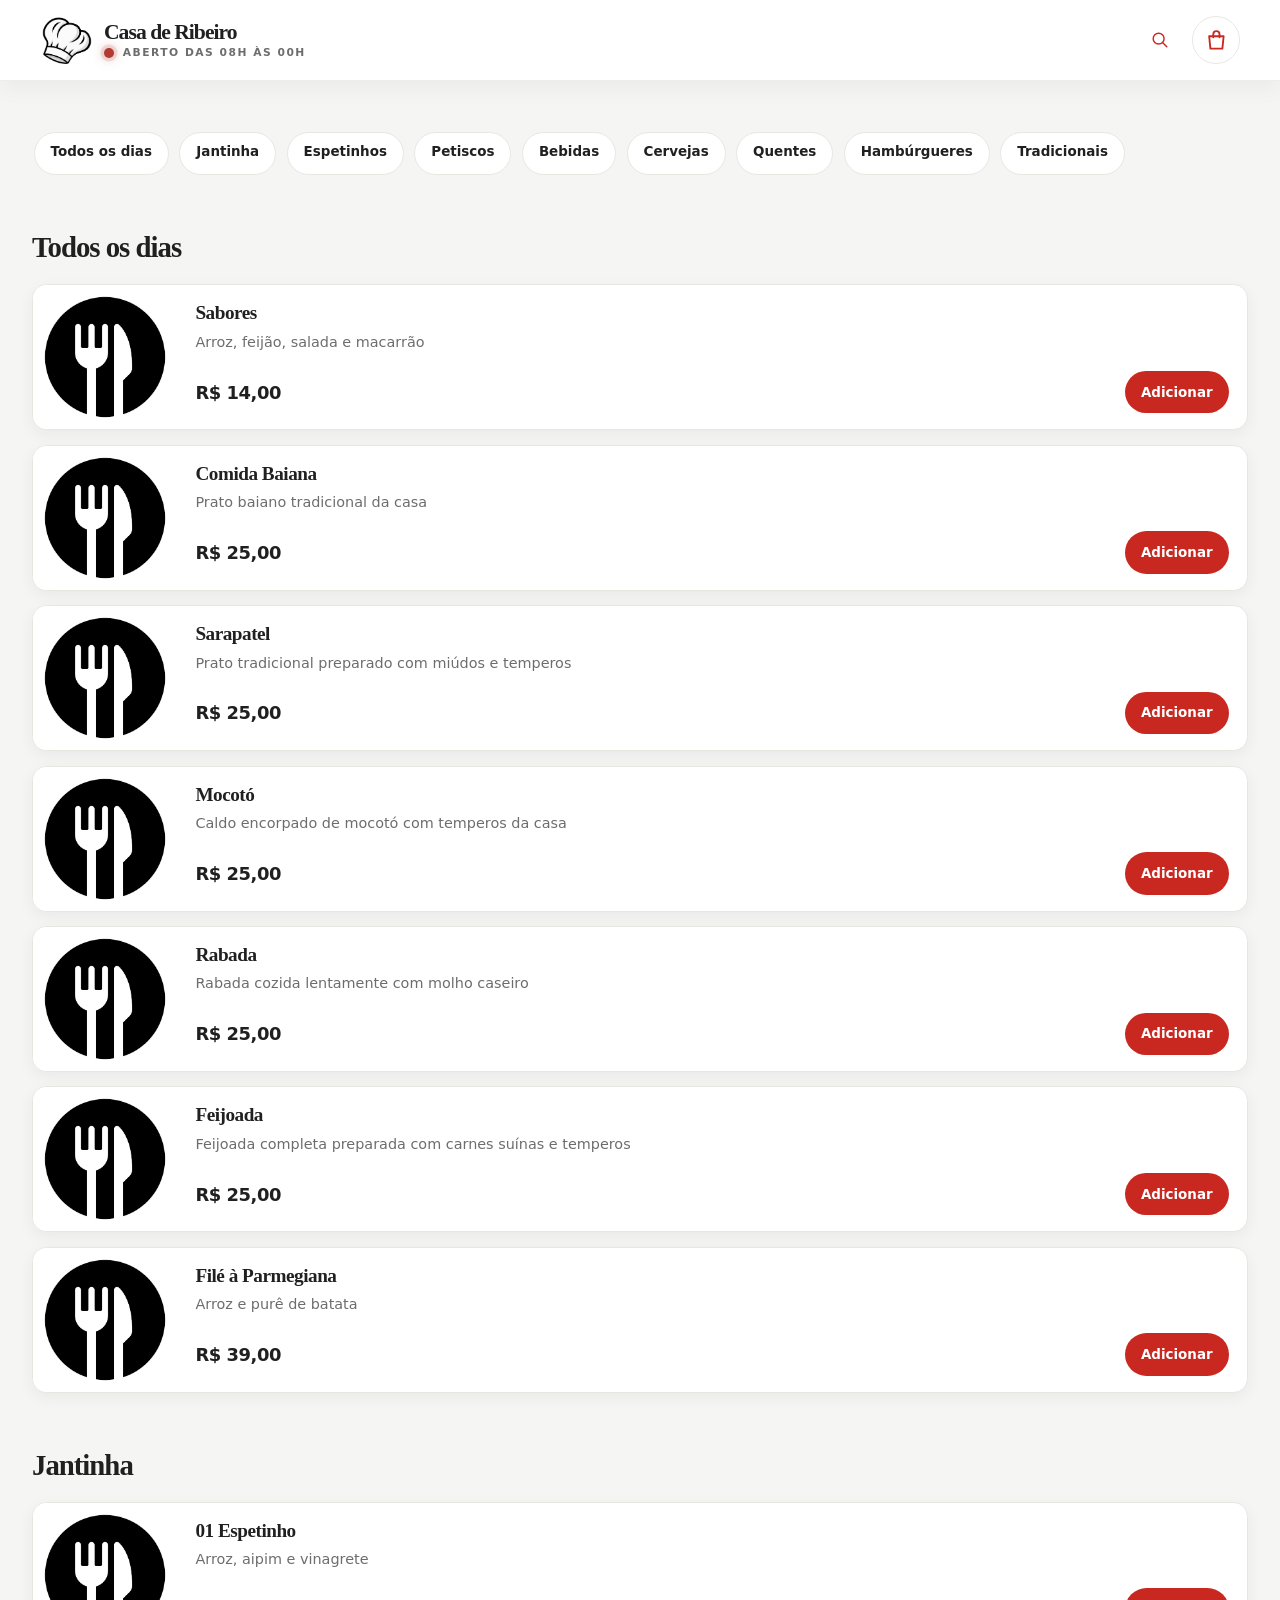
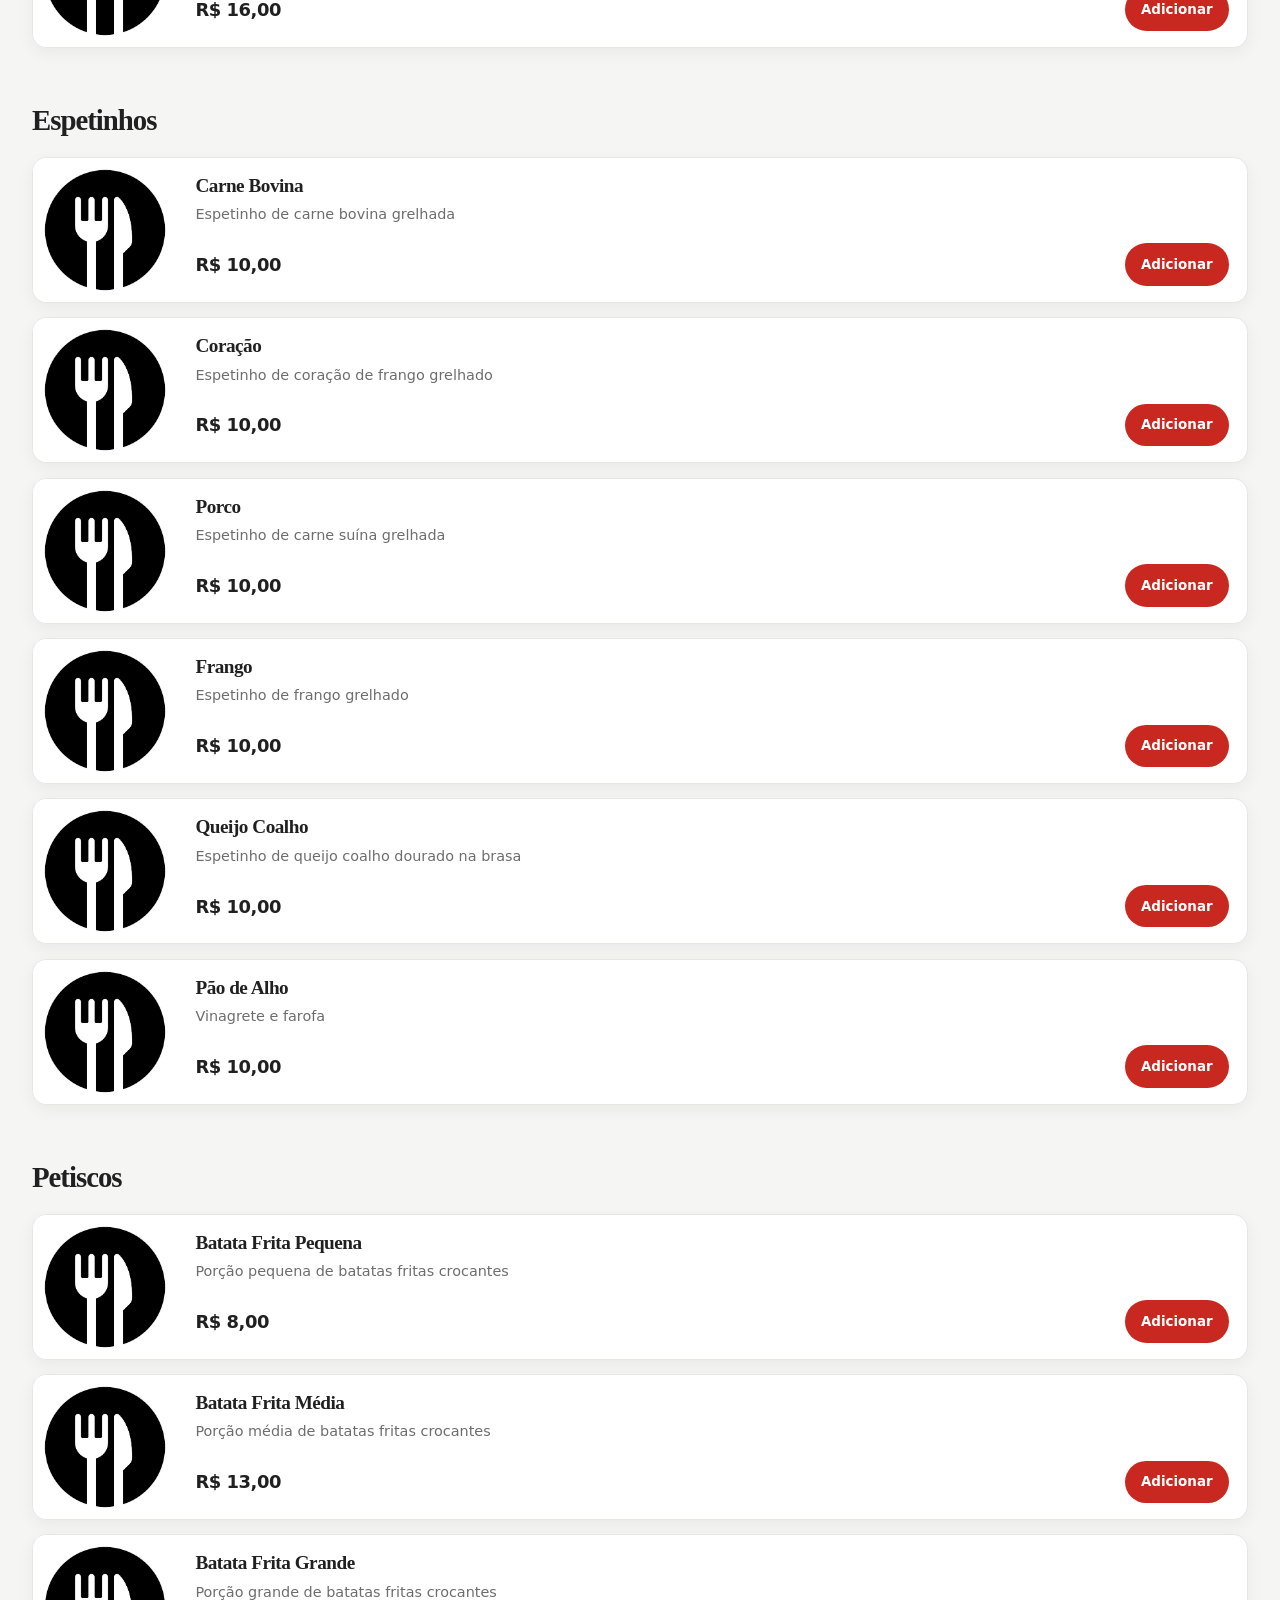
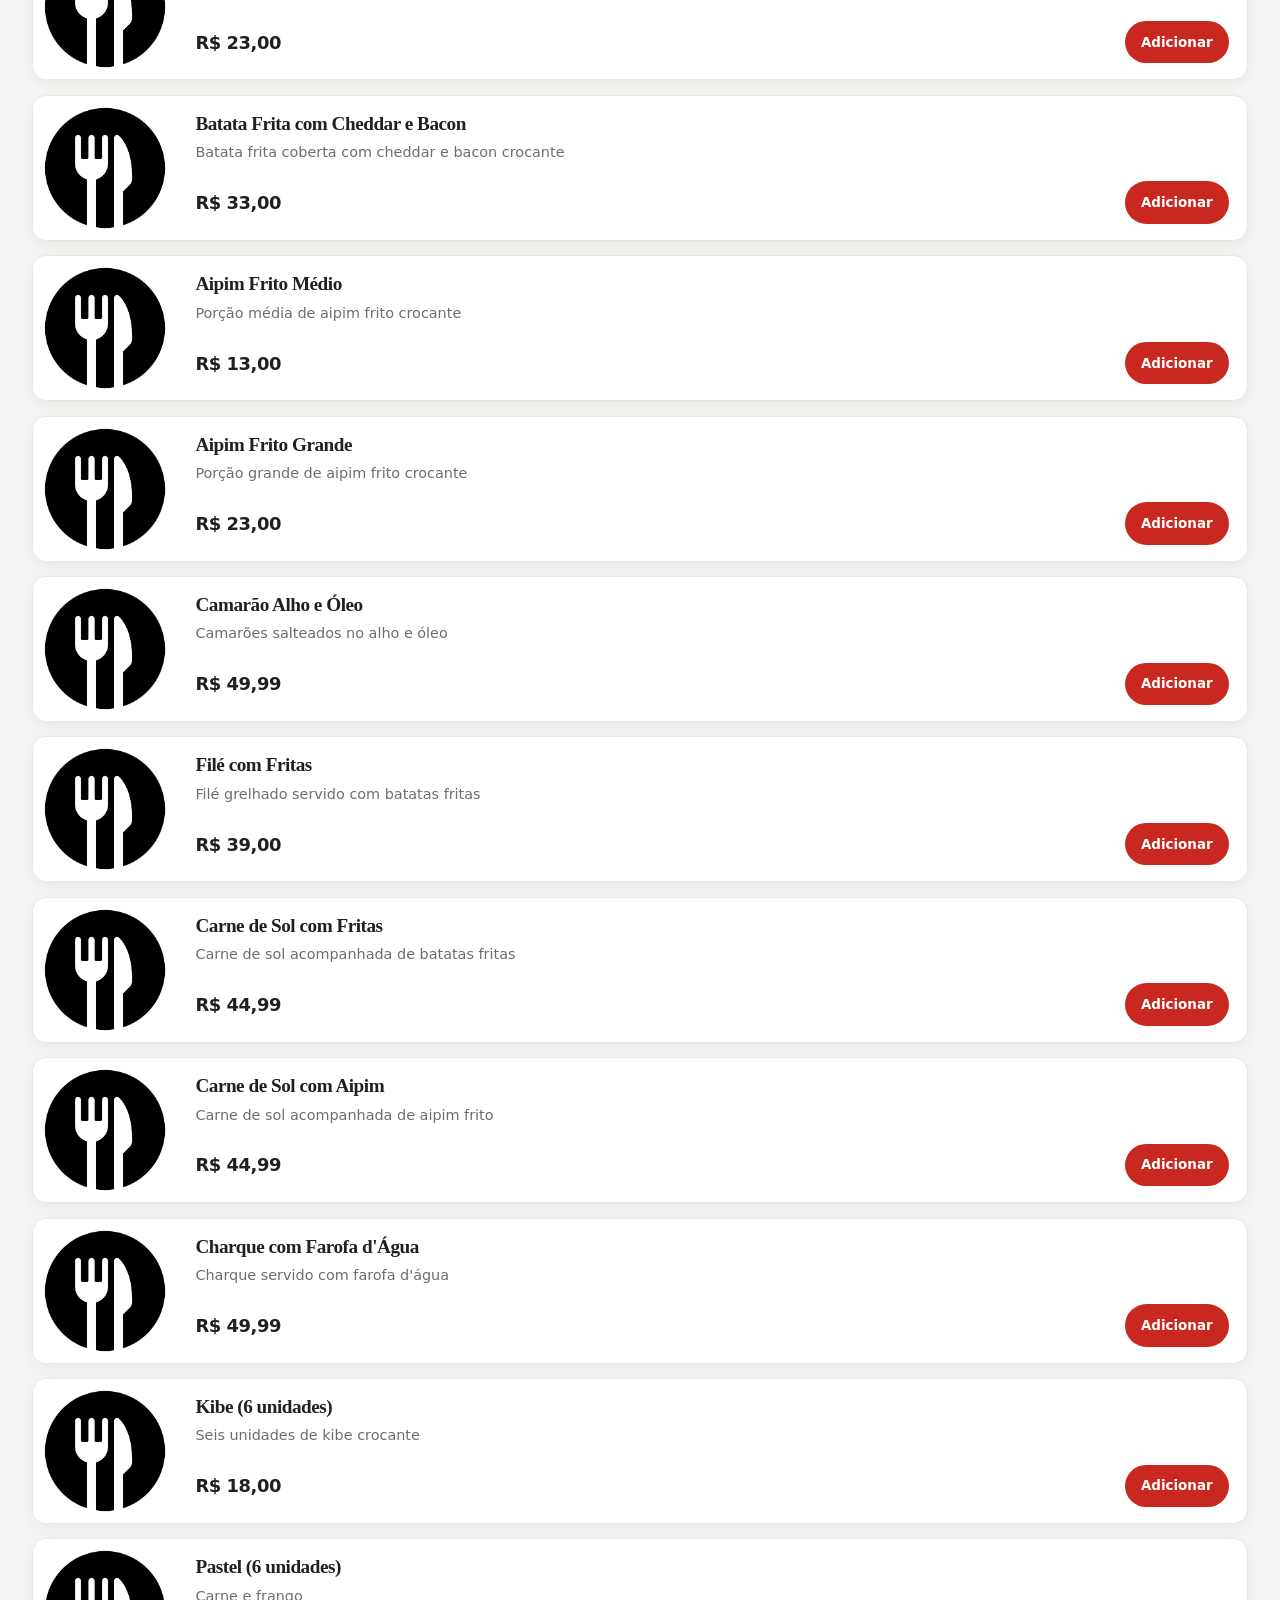
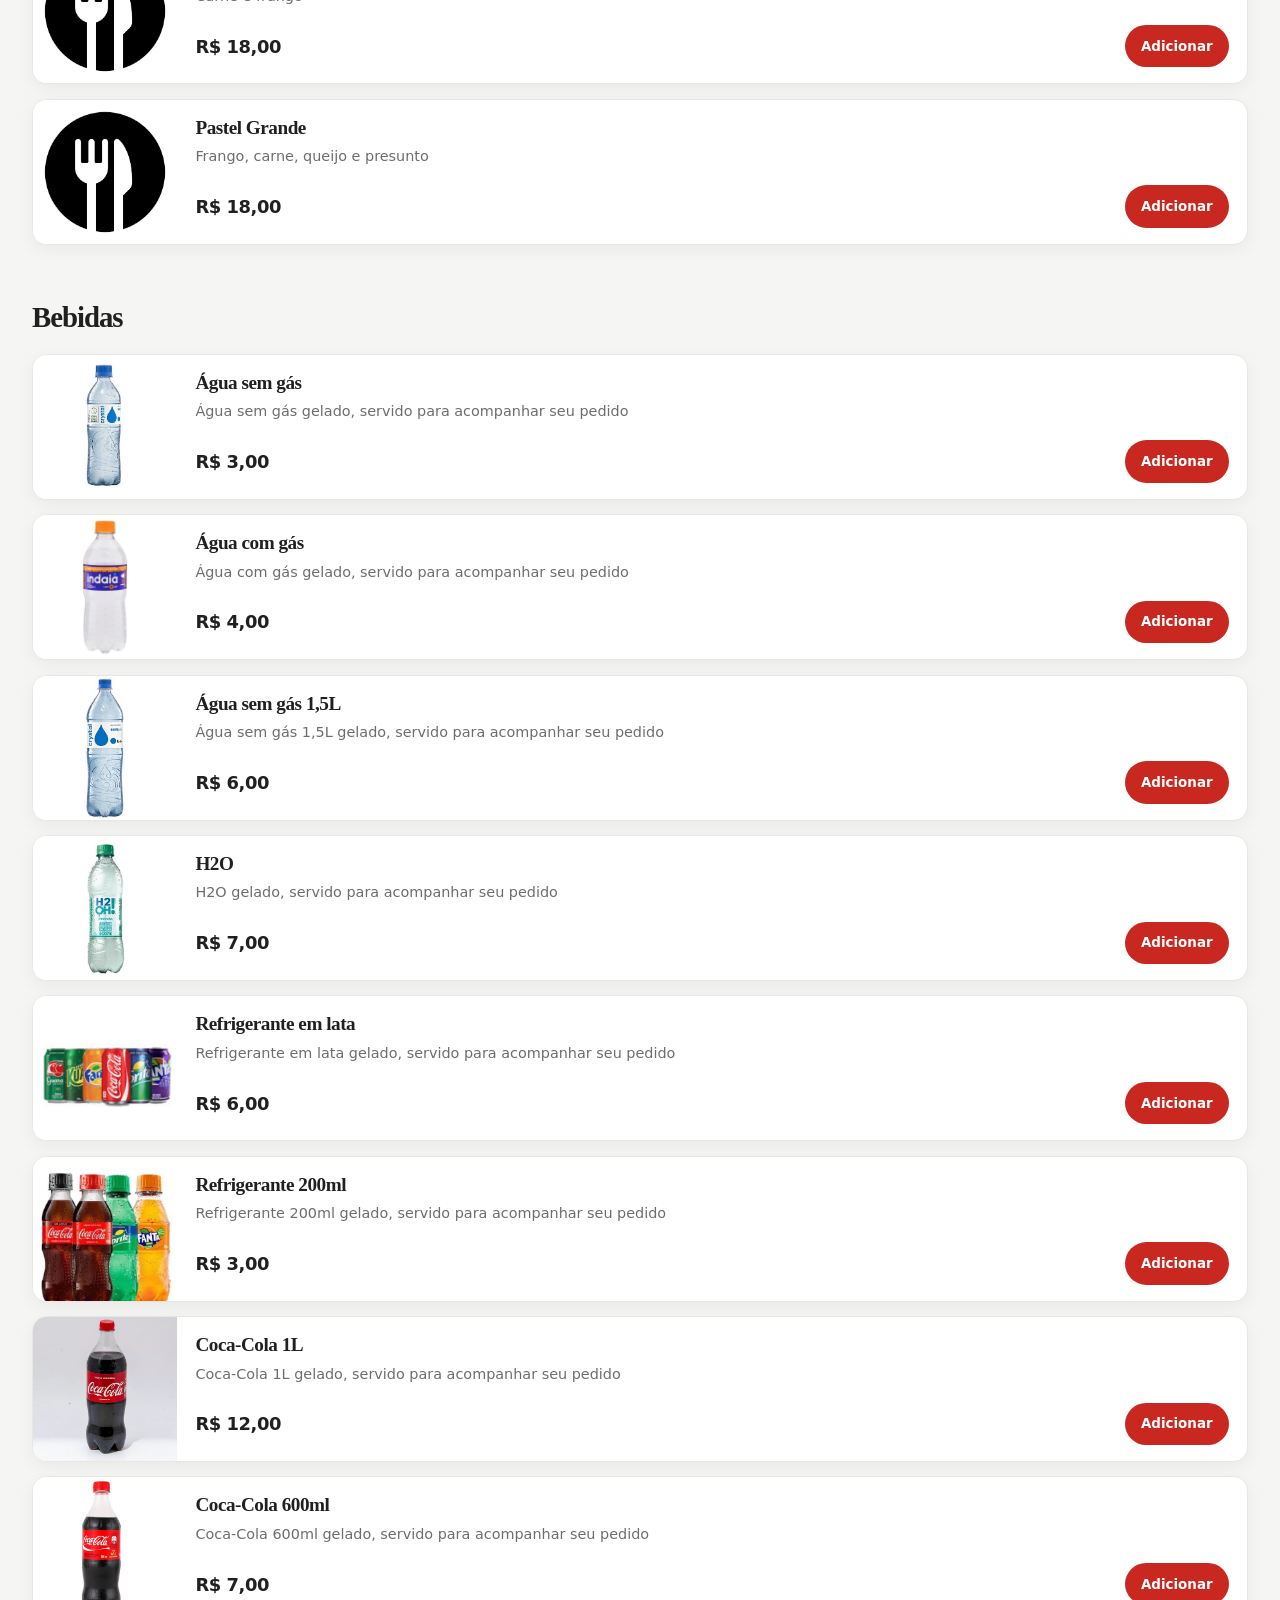
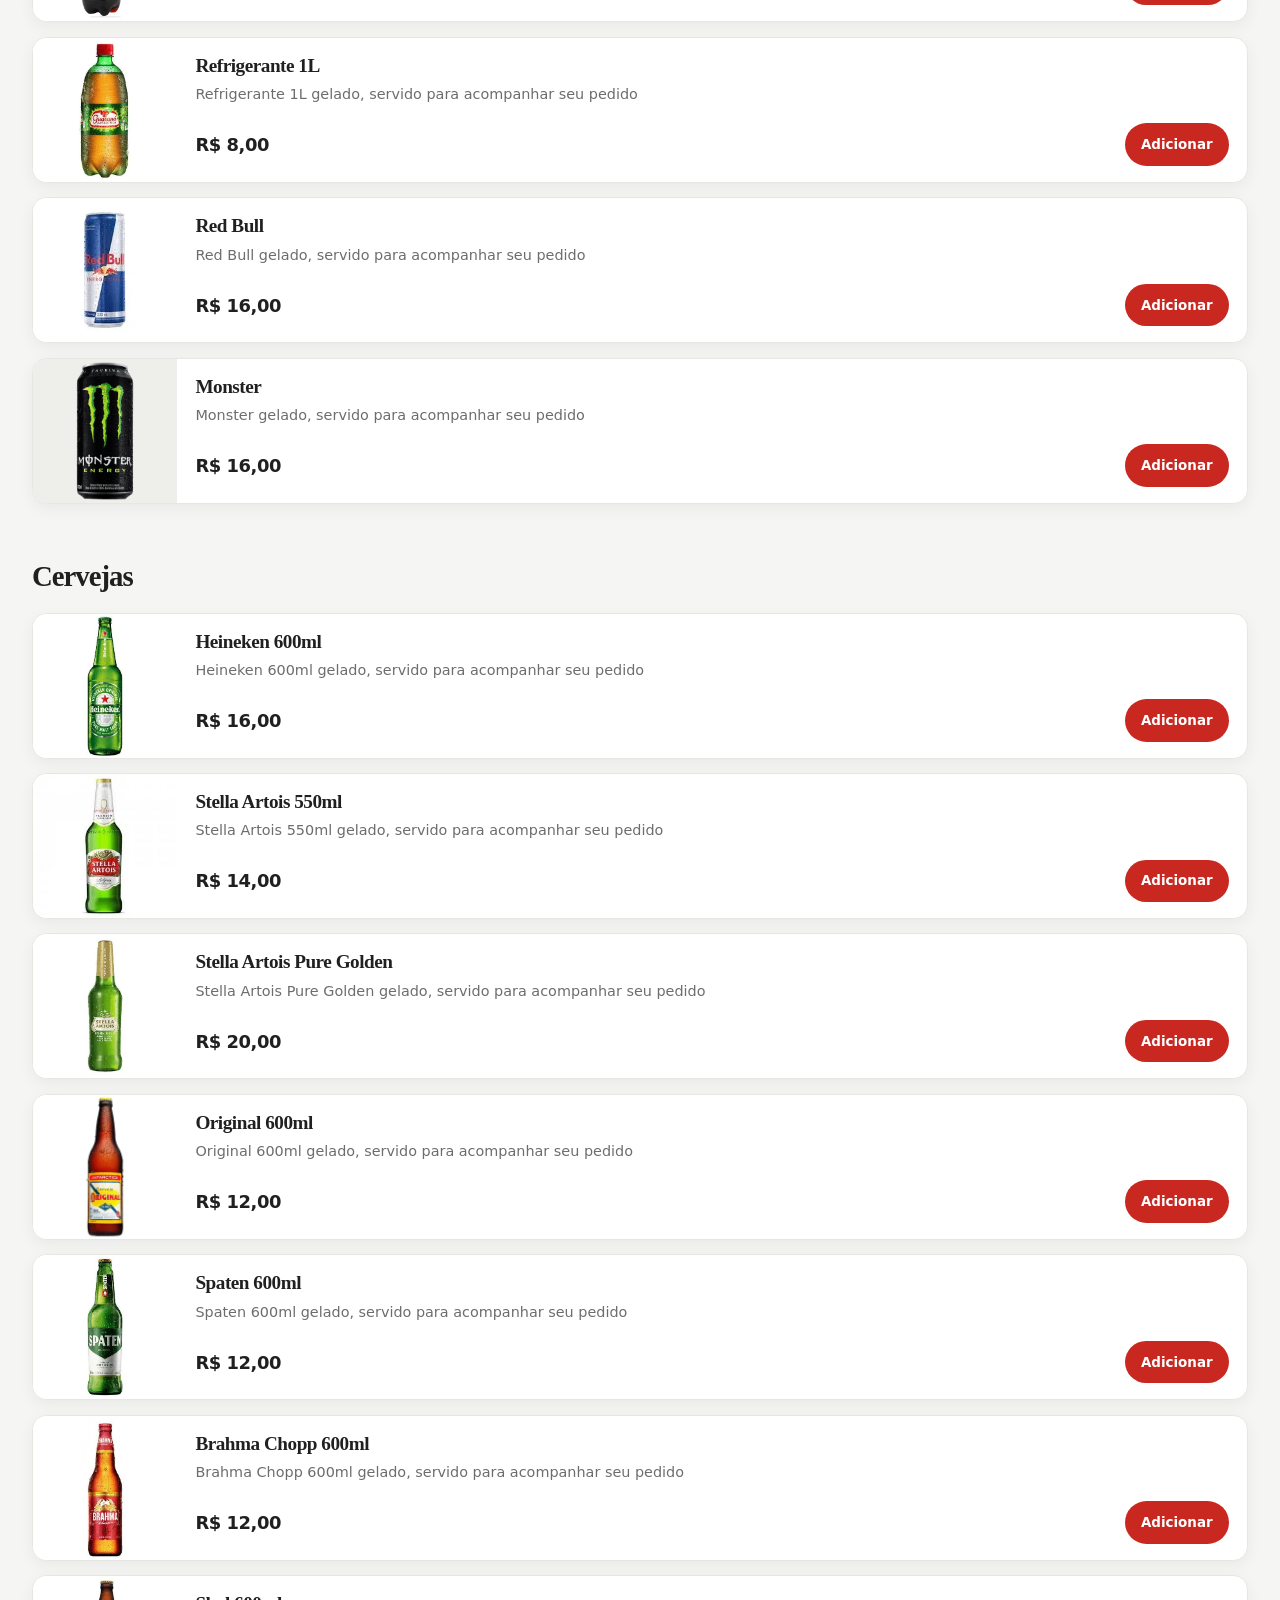
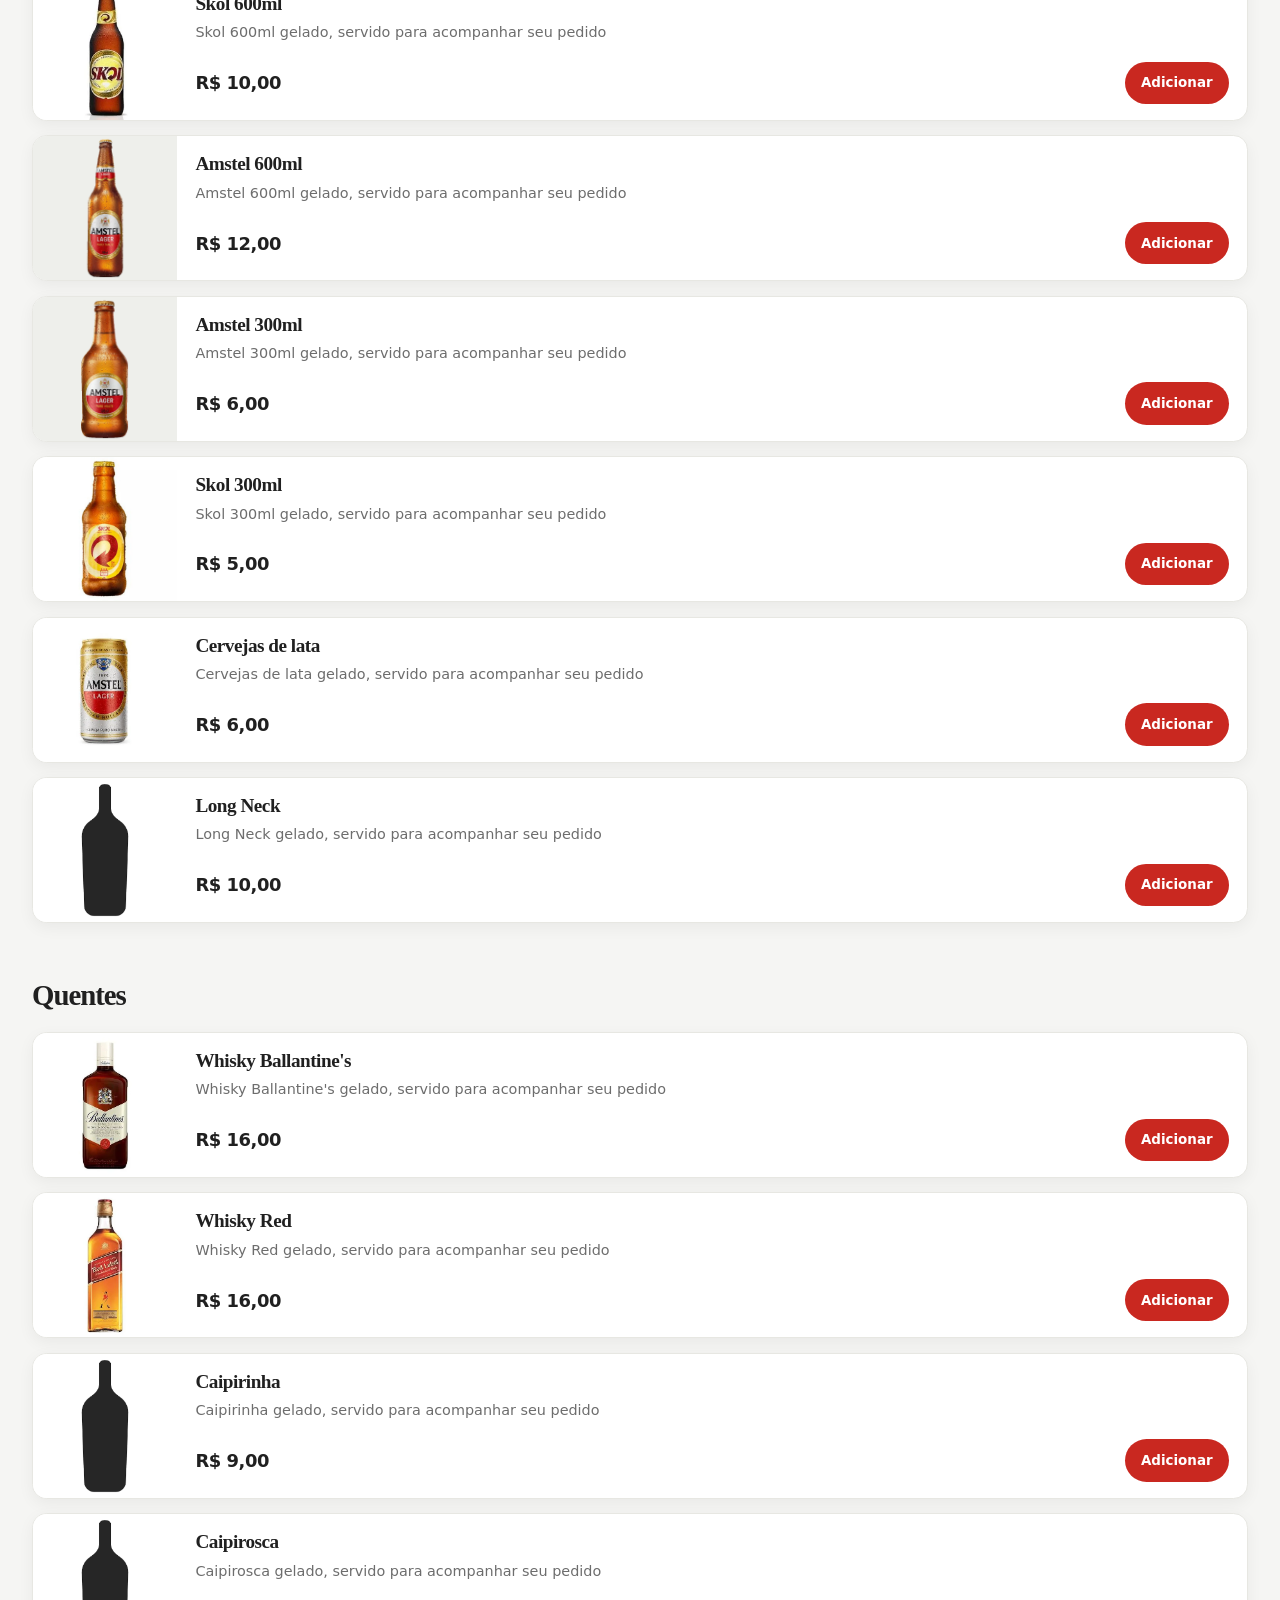
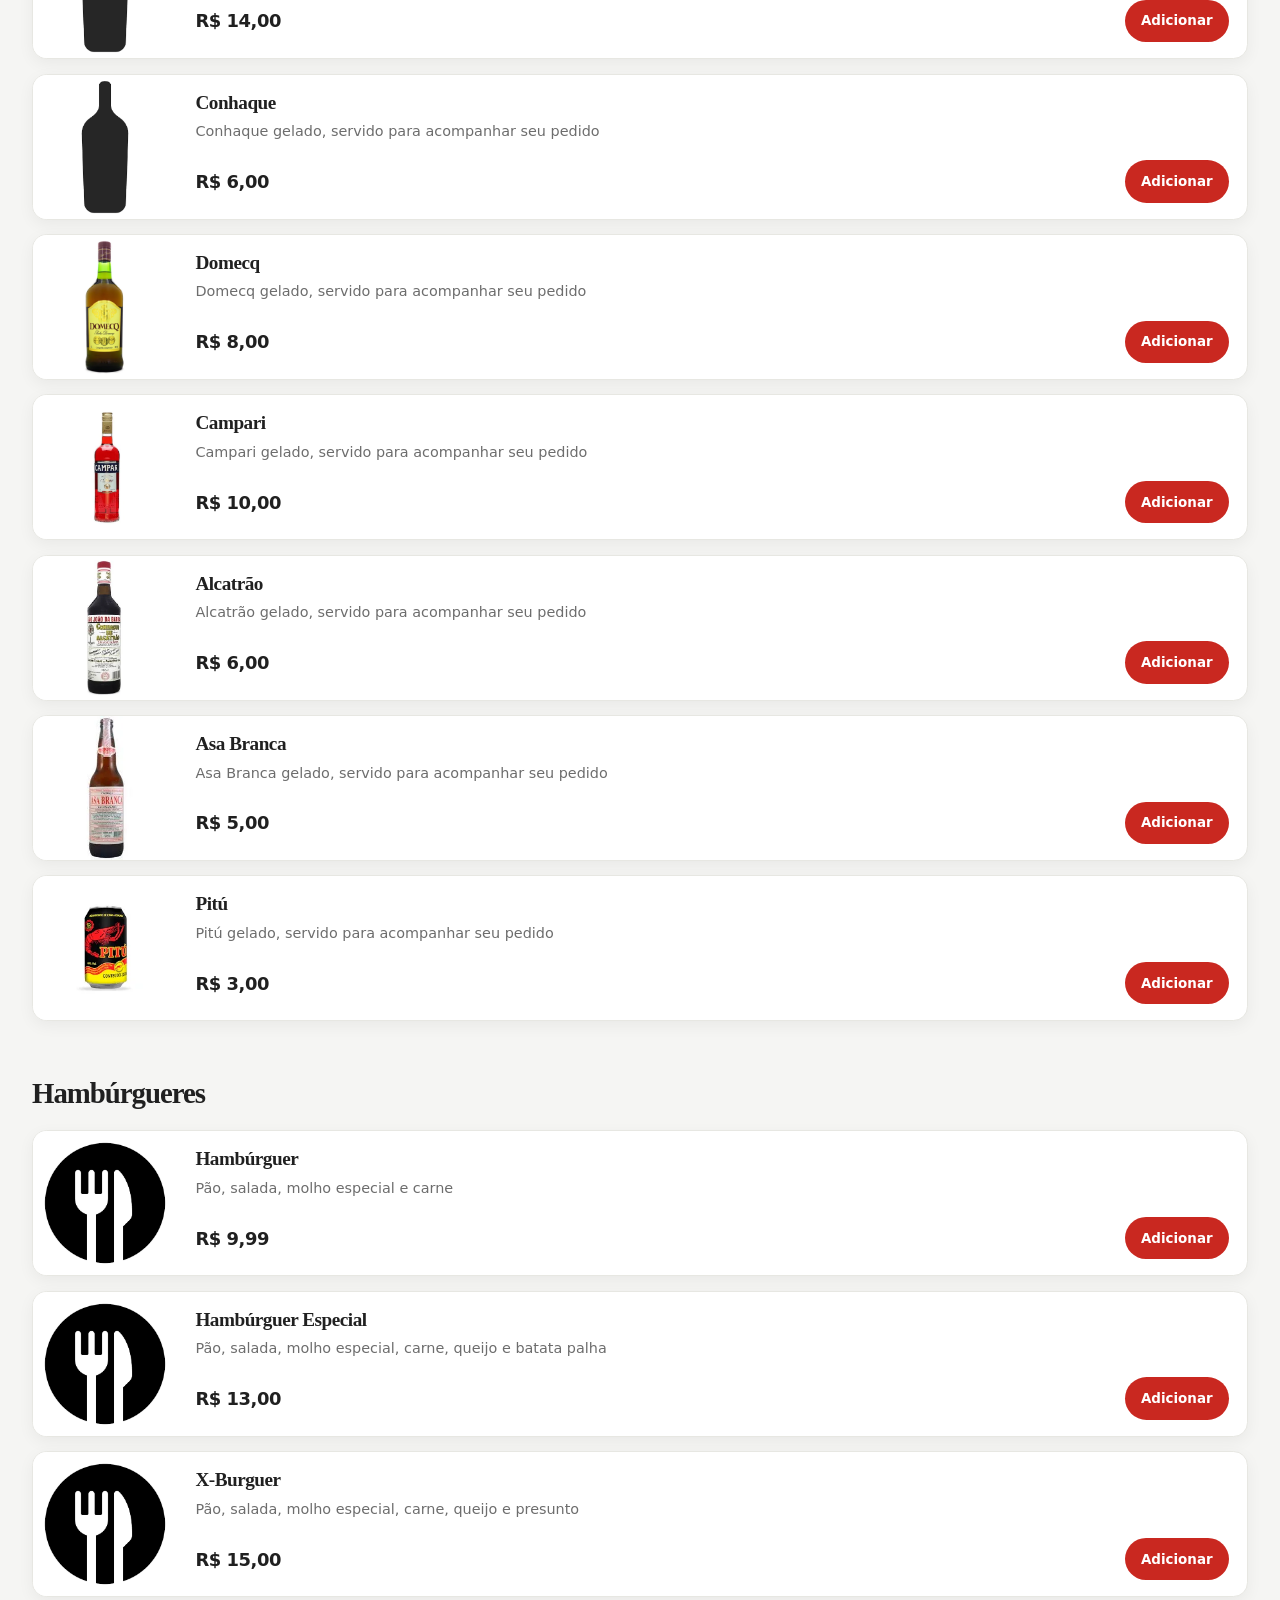
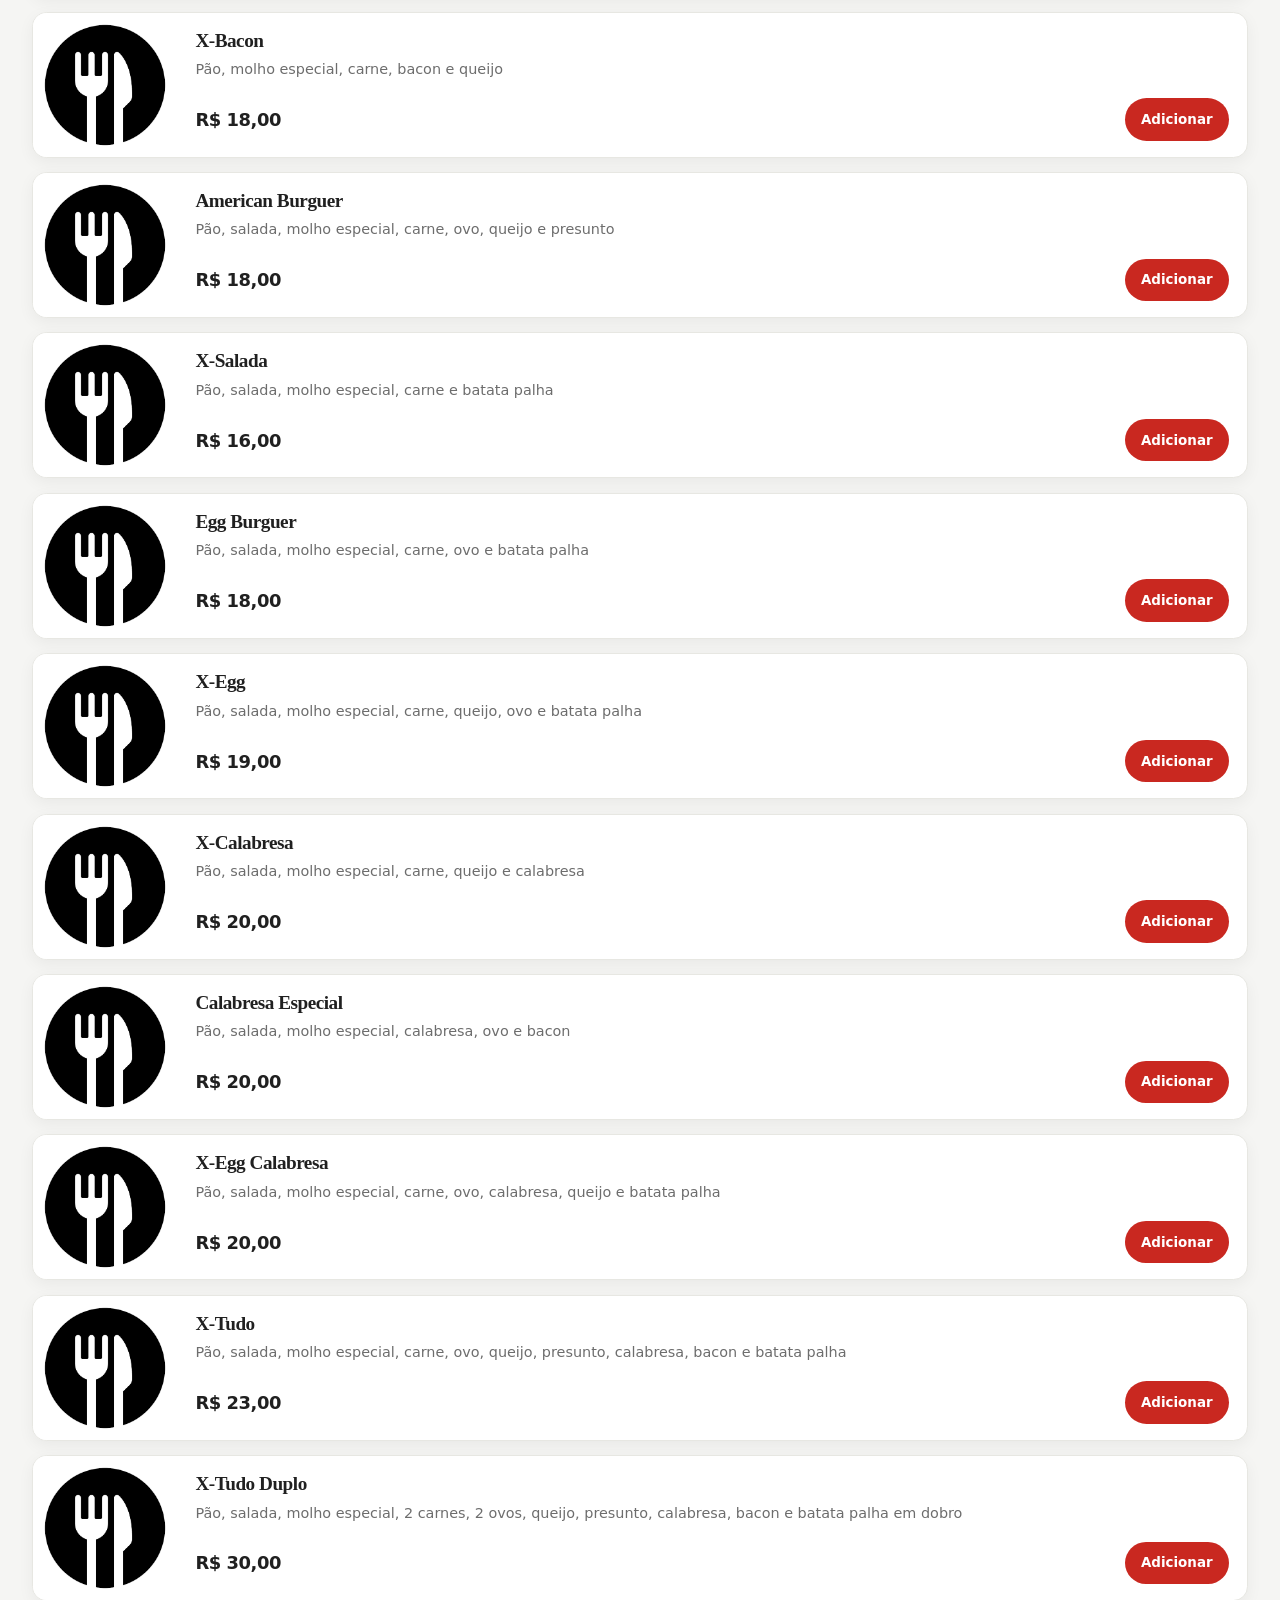
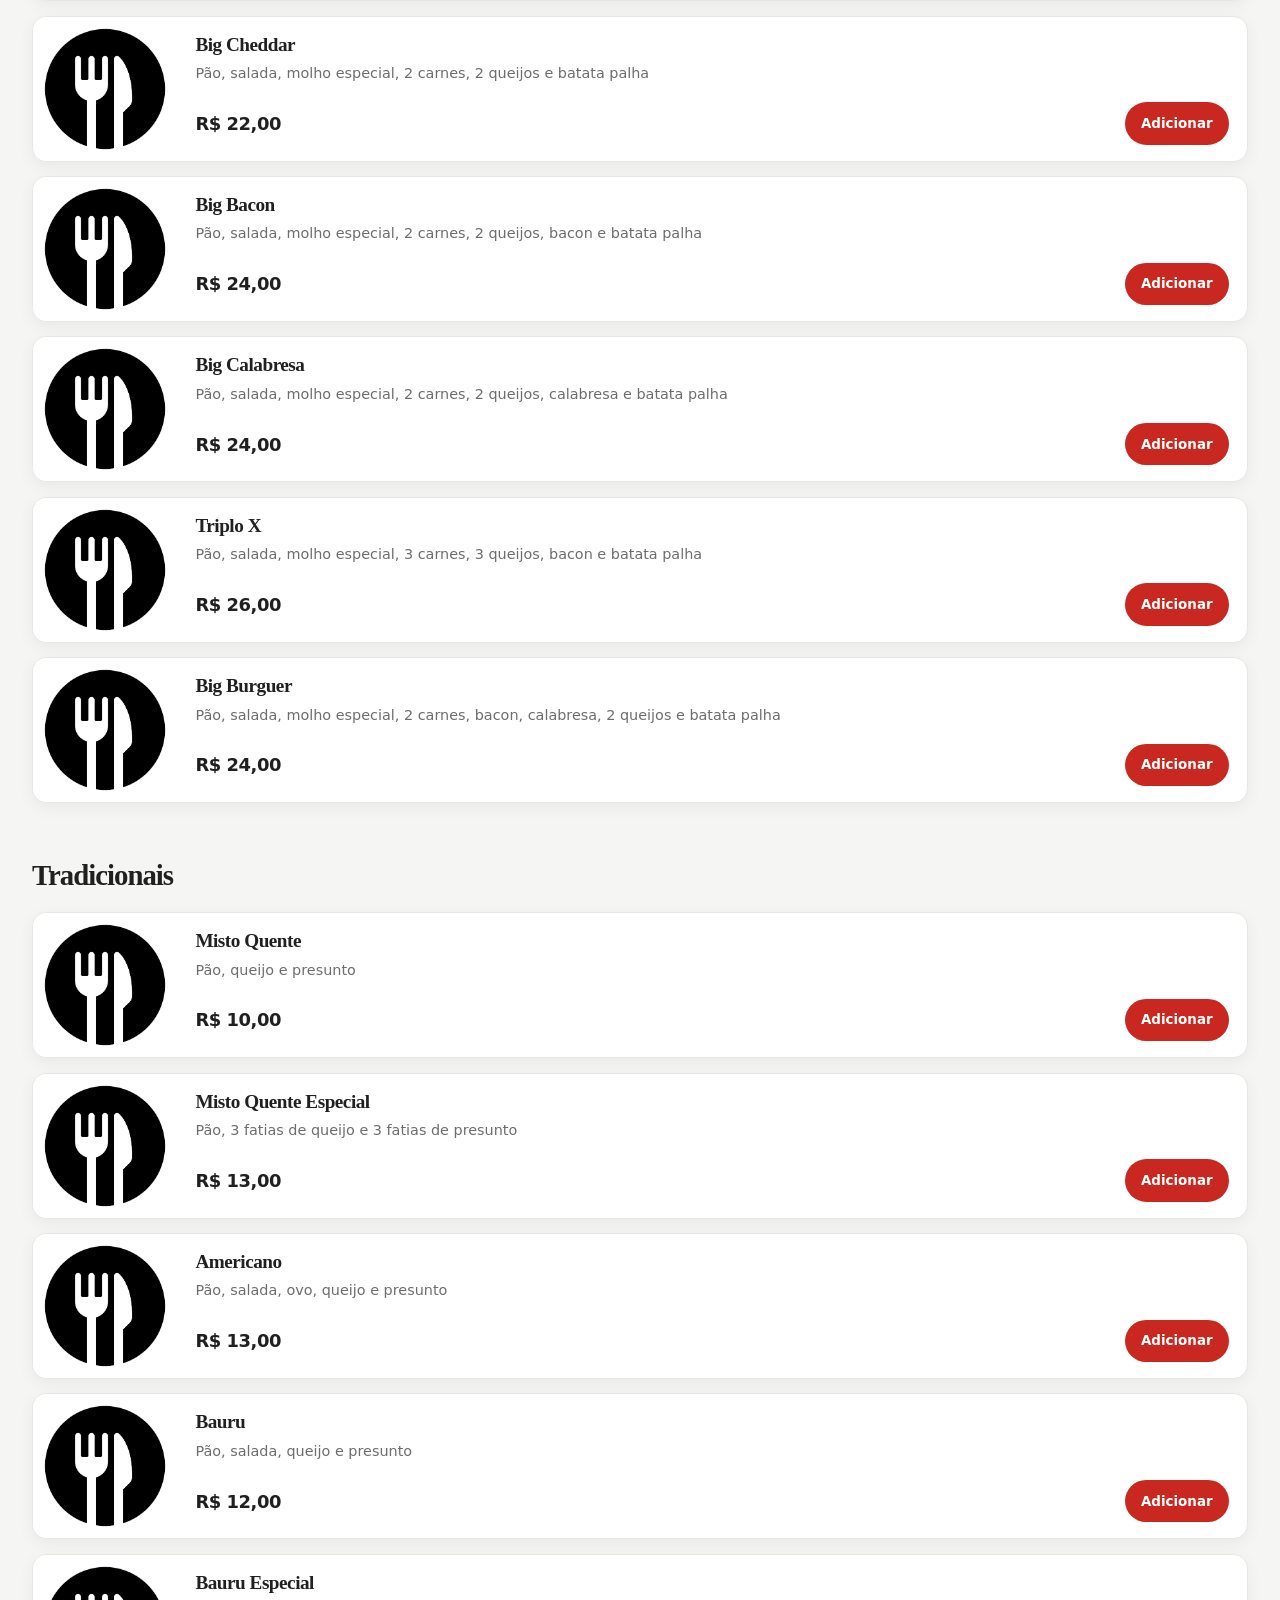
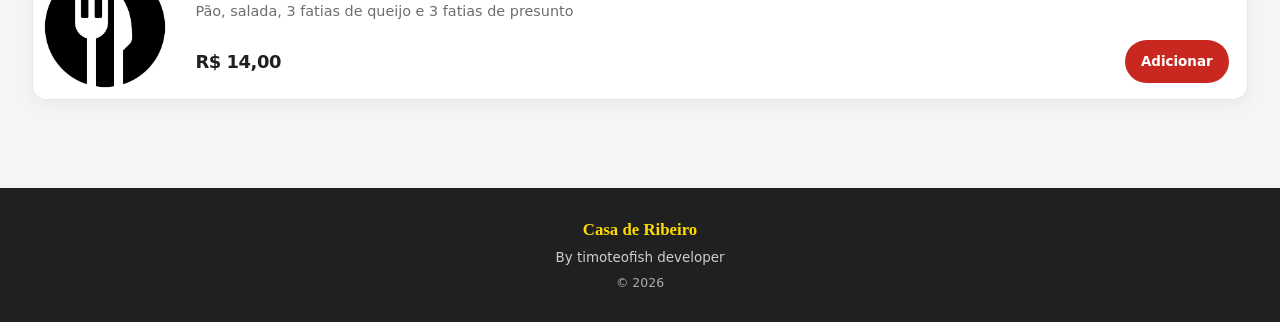
==== commit b651f9dc: "Build dynamic menu and WhatsApp checkout Render an expanded, categorized menu with product images an" ====
--- a/main/index.html
+++ b/main/index.html
@@ -8,7 +8,7 @@
       content="Explore o cardápio da Casa de Ribeiro e escolha seus favoritos para pedir."
     />
     <meta name="theme-color" content="#7b241f" />
-    <title>Cardápio | Casa de Ribeiro</title>
+    <title>Casa de Ribeiro</title>
     <link rel="icon" href="./assets/logo-website.ico" type="image/x-icon" />
     <link rel="stylesheet" href="style.css" />
     <script src="main.js" defer></script>
@@ -20,7 +20,14 @@
           <img class="site-brand__hat" src="./assets/logo-website.webp" alt="" />
           <span class="site-brand__text">
             <span class="site-brand__name">Casa de Ribeiro</span>
-            <span class="site-brand__tagline">Cardápio digital</span>
+            <span
+              class="site-brand__tagline opening-status"
+              data-rotating-tagline
+              aria-live="polite"
+            >
+              <span class="opening-status__light" aria-hidden="true"></span>
+              <span class="opening-status__text">Cardápio digital</span>
+            </span>
           </span>
         </a>
         <div class="site-header__actions">
@@ -78,8 +85,10 @@
       <section class="catalog" aria-label="Cardápio">
         <nav class="category-nav" aria-label="Ir para uma categoria">
           <a href="#burgers-title">Hambúrgueres</a>
-          <a href="#sides-title">Acompanhamentos</a>
+          <a href="#traditional-title">Tradicionais</a>
           <a href="#drinks-title">Bebidas</a>
+          <a href="#beers-title">Cervejas</a>
+          <a href="#hot-drinks-title">Quentes</a>
         </nav>
         <section class="catalog-section" aria-labelledby="burgers-title">
           <h2 id="burgers-title">Hambúrgueres</h2>
@@ -91,7 +100,7 @@
               <div class="menu-card__visual menu-card__visual--burger" aria-hidden="true"></div>
               <div class="menu-card__body">
                 <h3>Burger Ribeiro</h3>
-                <p>Pão macio, carne grelhada, queijo e molho especial da casa.</p>
+                <p>Pão macio, carne grelhada, queijo e molho especial da casa</p>
                 <div class="menu-card__footer">
                   <strong>R$ 28,90</strong>
                   <button
@@ -114,7 +123,7 @@
               ></div>
               <div class="menu-card__body">
                 <h3>Burger Cheddar &amp; Bacon</h3>
-                <p>Carne grelhada, cheddar cremoso, bacon crocante e pão tostado.</p>
+                <p>Carne grelhada, cheddar cremoso, bacon crocante e pão tostado</p>
                 <div class="menu-card__footer">
                   <strong>R$ 32,90</strong>
                   <button
@@ -139,7 +148,7 @@
               <div class="menu-card__visual menu-card__visual--fries" aria-hidden="true"></div>
               <div class="menu-card__body">
                 <h3>Batata crocante</h3>
-                <p>Porção de batatas douradas, perfeita para acompanhar.</p>
+                <p>Porção de batatas douradas, perfeita para acompanhar</p>
                 <div class="menu-card__footer">
                   <strong>R$ 16,90</strong>
                   <button
@@ -164,7 +173,7 @@
               <div class="menu-card__visual menu-card__visual--drink" aria-hidden="true"></div>
               <div class="menu-card__body">
                 <h3>Refrigerante lata</h3>
-                <p>Bebida gelada para completar seu pedido.</p>
+                <p>Bebida gelada para completar seu pedido</p>
                 <div class="menu-card__footer">
                   <strong>R$ 7,00</strong>
                   <button
@@ -182,7 +191,15 @@
             </article>
           </div>
         </section>
-        <p class="catalog__no-results" hidden>Nenhum item encontrado. Tente outra busca.</p>
+        <section class="catalog-section" aria-labelledby="burgers-title">
+          <h2 id="burgers-title">Hambúrgueres</h2>
+          <div class="catalog-grid"></div>
+        </section>
+        <section class="catalog-section" aria-labelledby="traditional-title">
+          <h2 id="traditional-title">Tradicionais</h2>
+          <div class="catalog-grid"></div>
+        </section>
+        <p class="catalog__no-results" hidden>Nenhum item encontrado, tente outra busca</p>
       </section>
     </main>
     <footer class="site-footer">
@@ -205,6 +222,37 @@
       </span>
       <strong class="mobile-cart__total">R$ 0,00</strong>
     </button>
+    <dialog class="drink-choice" id="drink-choice-dialog" aria-labelledby="drink-choice-title">
+      <form class="drink-choice__content" id="drink-choice-form" method="dialog">
+        <span class="drink-choice__eyebrow">Personalize seu pedido</span>
+        <h2 id="drink-choice-title">Qual refrigerante você deseja?</h2>
+        <p>Se o sabor escolhido estiver indisponível, avisaremos você</p>
+        <label for="drink-choice">Tipo de refrigerante</label>
+        <input
+          id="drink-choice"
+          type="text"
+          maxlength="40"
+          placeholder="Ex.: Coca-Cola"
+          autocomplete="off"
+          required
+        />
+        <div class="drink-choice__actions">
+          <button class="drink-choice__back" type="button">Voltar</button>
+          <button class="add-button" type="submit">Adicionar à sacola</button>
+        </div>
+      </form>
+    </dialog>
+    <dialog class="closed-notice" id="closed-notice" aria-labelledby="closed-notice-title">
+      <div class="closed-notice__content">
+        <span class="closed-notice__light" aria-hidden="true"></span>
+        <h2 id="closed-notice-title">Estamos fechados</h2>
+        <p>
+          Nosso horário de funcionamento é das 08h às 00h, volte durante o horário de atendimento
+          para montar seu pedido, agradecemos sua compreensão!
+        </p>
+        <button class="add-button closed-notice__close" type="button">Fechar</button>
+      </div>
+    </dialog>
     <dialog class="order-bag" id="order-bag" aria-labelledby="order-bag-title">
       <div class="order-bag__header">
         <h2 id="order-bag-title">Sua sacola</h2>
@@ -240,12 +288,26 @@
           </svg>
           <p class="order-bag__empty-title">Sua sacola está vazia</p>
           <p class="order-bag__empty-description">
-            Escolha seus favoritos no cardápio para começar.
+            Escolha seus favoritos no cardápio para começar
           </p>
         </div>
         <ul class="order-bag__list"></ul>
       </div>
       <div class="order-bag__footer">
+        <label class="order-bag__field" for="order-notes">
+          <span>Observações</span>
+          <textarea id="order-notes" rows="2" maxlength="300" placeholder="Ex.: tirar cebola, enviar talheres..."></textarea>
+        </label>
+        <label class="order-bag__field" for="payment-method">
+          <span>Forma de pagamento</span>
+          <select id="payment-method">
+            <option value="">Selecione uma opção</option>
+            <option>Pix</option>
+            <option>Dinheiro</option>
+            <option>Cartão de débito</option>
+            <option>Cartão de crédito</option>
+          </select>
+        </label>
         <div class="order-bag__total">
           <span>Total</span>
           <strong>R$ 0,00</strong>
--- a/main/style.css
+++ b/main/style.css
@@ -93,6 +93,89 @@
   margin-inline: auto;
 }
 
+.opening-status {
+  display: inline-flex;
+  align-items: center;
+  gap: 0.55rem;
+  color: var(--ink-soft);
+  font-size: 0.78rem;
+  font-weight: 700;
+  white-space: nowrap;
+}
+
+.opening-status__light {
+  width: 0.62rem;
+  height: 0.62rem;
+  border-radius: 50%;
+  background: #b13a32;
+  box-shadow: 0 0 0 0.22rem rgb(177 58 50 / 13%), 0 0 0.65rem rgb(177 58 50 / 55%);
+}
+
+.opening-status.is-open .opening-status__light {
+  background: #299451;
+  box-shadow: 0 0 0 0.22rem rgb(41 148 81 / 13%), 0 0 0.65rem rgb(41 148 81 / 55%);
+}
+
+.opening-status.is-closing .opening-status__light {
+  background: #d69a24;
+  box-shadow: 0 0 0 0.22rem rgb(214 154 36 / 13%), 0 0 0.65rem rgb(214 154 36 / 55%);
+}
+
+.site-brand__tagline {
+  display: inline-flex;
+  align-items: center;
+  min-width: 12rem;
+  transition: opacity 180ms ease, transform 180ms ease;
+}
+
+.site-brand__tagline.is-changing {
+  opacity: 0;
+  transform: translateY(-0.25rem);
+}
+
+.closed-notice {
+  width: min(92vw, 25rem);
+  padding: 0;
+  border: 0;
+  border-radius: 1.1rem;
+  color: var(--color-ink);
+  box-shadow: 0 1.2rem 3rem rgb(55 24 17 / 24%);
+}
+
+.closed-notice::backdrop {
+  background: rgb(36 18 13 / 58%);
+}
+
+.closed-notice__content {
+  display: grid;
+  justify-items: center;
+  gap: 0.85rem;
+  padding: 2rem;
+  text-align: center;
+}
+
+.closed-notice__light {
+  width: 0.85rem;
+  height: 0.85rem;
+  border-radius: 50%;
+  background: #b13a32;
+  box-shadow: 0 0 0 0.28rem rgb(177 58 50 / 14%), 0 0 0.8rem rgb(177 58 50 / 52%);
+}
+
+.closed-notice h2,
+.closed-notice p {
+  margin: 0;
+}
+
+.closed-notice p {
+  color: var(--color-muted);
+  line-height: 1.55;
+}
+
+.closed-notice__close {
+  margin-top: 0.35rem;
+}
+
 .site-brand {
   display: flex;
   min-width: 0;
@@ -214,6 +297,24 @@
   background: var(--color-wine-soft);
 }
 
+.cart-button.is-updated,
+.mobile-cart.is-updated {
+  animation: cart-attention 650ms ease;
+}
+
+@keyframes cart-attention {
+  0%,
+  100% {
+    transform: scale(1);
+  }
+  35% {
+    transform: scale(1.14) rotate(-4deg);
+  }
+  65% {
+    transform: scale(1.08) rotate(4deg);
+  }
+}
+
 .menu-search__toggle:active,
 .cart-button:active {
   transform: scale(0.96);
@@ -328,21 +429,12 @@
 }
 
 .catalog-section h2 {
-  display: flex;
-  align-items: center;
-  gap: 0.75rem;
+  display: block;
   margin: 0 0 1.25rem;
   color: var(--color-ink);
   font-family: Georgia, "Times New Roman", serif;
   font-size: clamp(1.45rem, 3vw, 1.8rem);
   letter-spacing: -0.035em;
-}
-
-.catalog-section h2::after {
-  width: min(4rem, 12vw);
-  height: 1px;
-  background: var(--color-ink);
-  content: "";
 }
 
 .catalog-section + .catalog-section {
@@ -389,8 +481,8 @@
   position: relative;
   display: block;
   width: 100%;
-  height: 100%;
-  min-height: 7.5rem;
+  height: 9rem;
+  min-height: 9rem;
   overflow: hidden;
   background: #f1f0ec;
 }
@@ -405,6 +497,15 @@
 
 .menu-card__visual--drink {
   background: #eeefeb;
+}
+
+.menu-card__visual img {
+  display: block;
+  width: 100%;
+  height: 100%;
+  object-fit: cover;
+  object-position: center;
+  padding: 0;
 }
 
 .menu-card__body {
@@ -487,6 +588,77 @@
   display: none;
 }
 
+.drink-choice {
+  width: min(100% - 2rem, 28rem);
+  padding: 0;
+  border: 0;
+  border-radius: 1.1rem;
+  color: var(--color-ink);
+  box-shadow: 0 1.5rem 4rem rgb(0 0 0 / 22%);
+}
+
+.drink-choice::backdrop {
+  background: rgb(32 32 32 / 58%);
+  backdrop-filter: blur(3px);
+}
+
+.drink-choice__content {
+  display: grid;
+  gap: 0.8rem;
+  padding: 1.6rem;
+}
+
+.drink-choice__eyebrow {
+  color: var(--color-wine);
+  font-size: 0.72rem;
+  font-weight: 700;
+  letter-spacing: 0.12em;
+  text-transform: uppercase;
+}
+
+.drink-choice h2 {
+  margin: 0;
+  font-family: Georgia, "Times New Roman", serif;
+  font-size: 1.55rem;
+}
+
+.drink-choice p {
+  margin: 0 0 0.35rem;
+  color: var(--color-muted);
+  line-height: 1.5;
+}
+
+.drink-choice label {
+  font-size: 0.85rem;
+  font-weight: 700;
+}
+
+.drink-choice input {
+  width: 100%;
+  padding: 0.75rem;
+  border: 1px solid var(--color-border);
+  border-radius: 0.55rem;
+  color: var(--color-ink);
+  font: inherit;
+}
+
+.drink-choice__actions {
+  display: flex;
+  justify-content: flex-end;
+  gap: 0.7rem;
+  margin-top: 0.55rem;
+}
+
+.drink-choice__back {
+  padding: 0.7rem 1rem;
+  border: 1px solid var(--color-border);
+  border-radius: 999px;
+  background: transparent;
+  color: var(--color-muted);
+  cursor: pointer;
+  font: inherit;
+}
+
 .site-footer {
   padding: 2rem clamp(1rem, 4vw, 2.5rem);
   background: var(--color-ink);
@@ -648,6 +820,21 @@
   font-size: 0.9rem;
 }
 
+.order-bag__item-image {
+  flex: 0 0 3.5rem;
+  width: 3.5rem;
+  height: 3.5rem;
+  border-radius: 0.65rem;
+  object-fit: cover;
+  transform: scale(1.12);
+  background: #eeefeb;
+}
+
+.order-bag__item-description {
+  flex: 1;
+  min-width: 0;
+}
+
 .order-bag__item-name {
   font-weight: 700;
 }
@@ -667,6 +854,7 @@
 
 .order-bag__item-controls {
   display: flex;
+  flex-direction: column;
   align-items: center;
   gap: 0.55rem;
 }
@@ -725,6 +913,30 @@
   padding-bottom: max(1.25rem, env(safe-area-inset-bottom));
 }
 
+.order-bag__field {
+  display: grid;
+  gap: 0.35rem;
+  margin-bottom: 0.8rem;
+  color: var(--color-ink);
+  font-size: 0.82rem;
+  font-weight: 700;
+}
+
+.order-bag__field textarea,
+.order-bag__field select {
+  width: 100%;
+  border: 1px solid rgb(91 42 31 / 18%);
+  border-radius: 0.55rem;
+  background: #fff;
+  color: var(--color-ink);
+  font: inherit;
+  padding: 0.65rem 0.7rem;
+}
+
+.order-bag__field textarea {
+  resize: vertical;
+}
+
 .order-bag__total {
   display: flex;
   justify-content: space-between;
@@ -793,6 +1005,7 @@
   }
 
   .menu-card__visual {
+    height: 7rem;
     min-height: 7rem;
   }
 
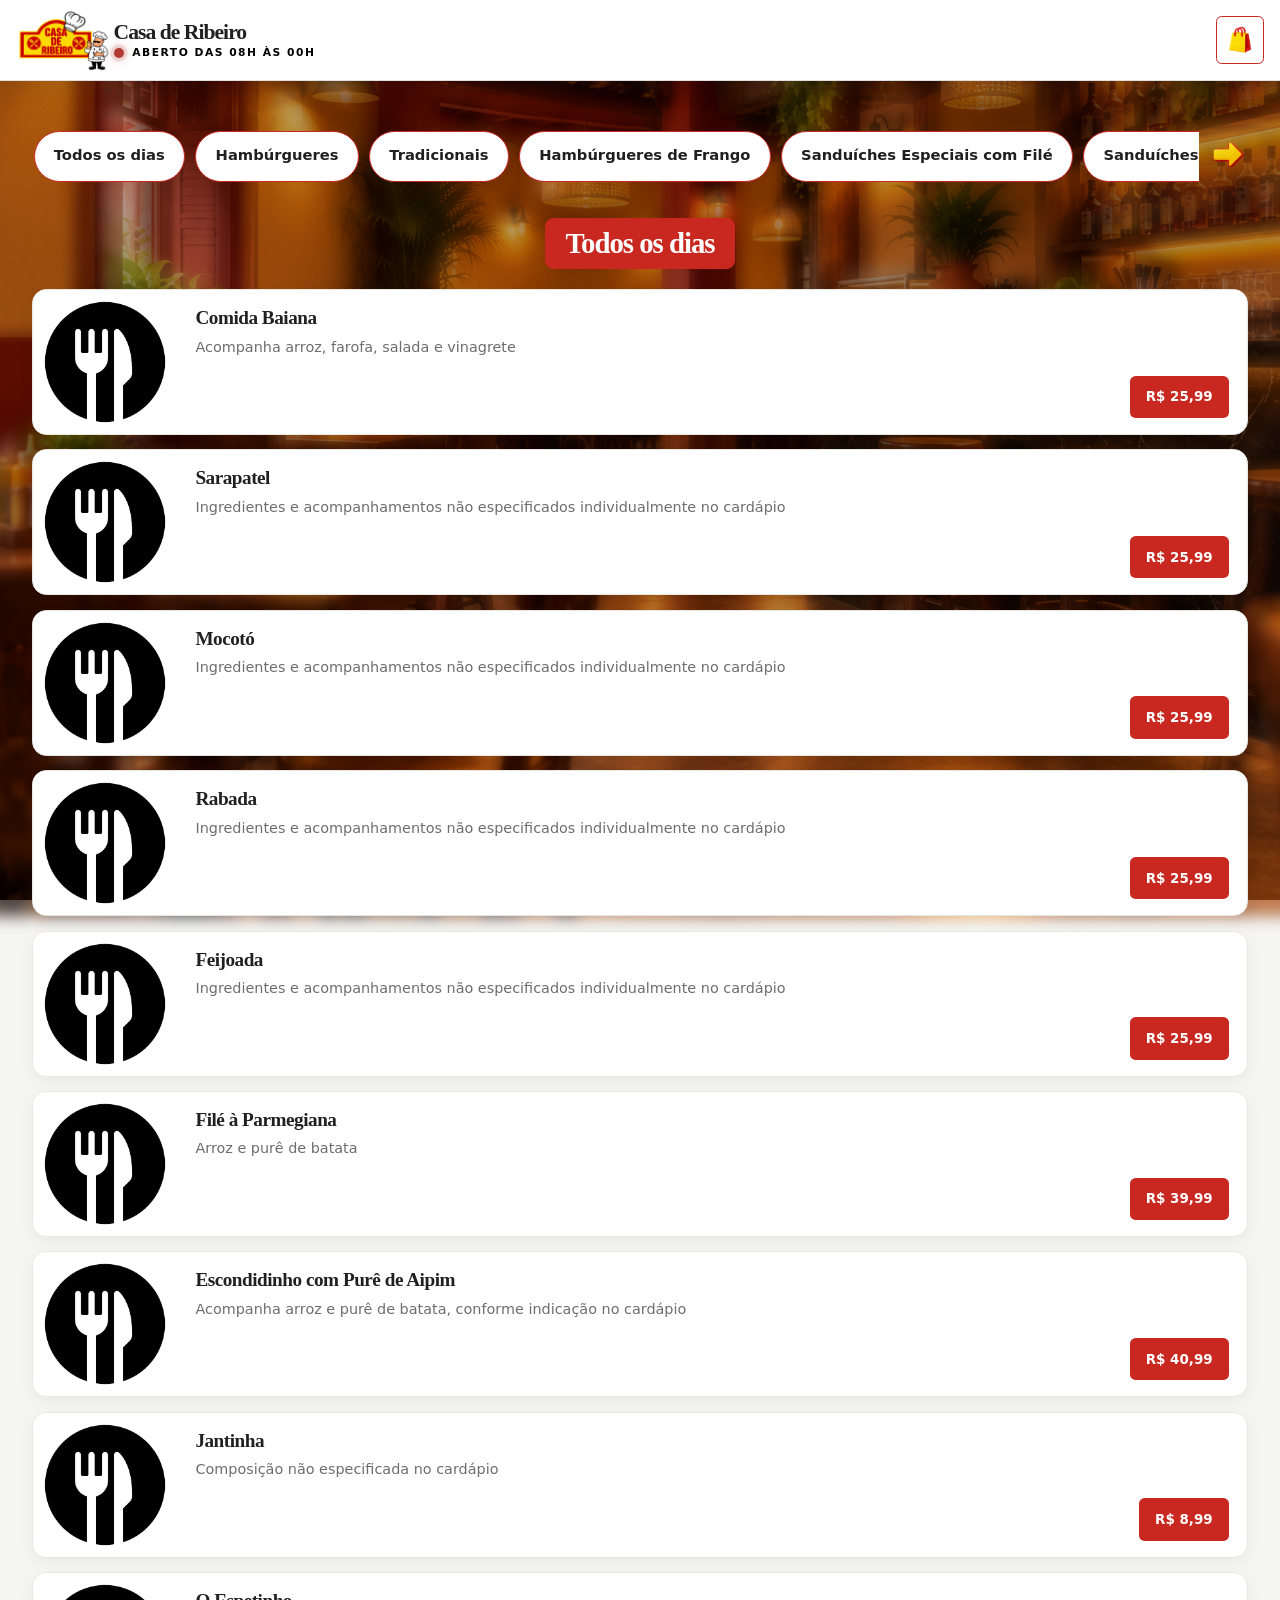
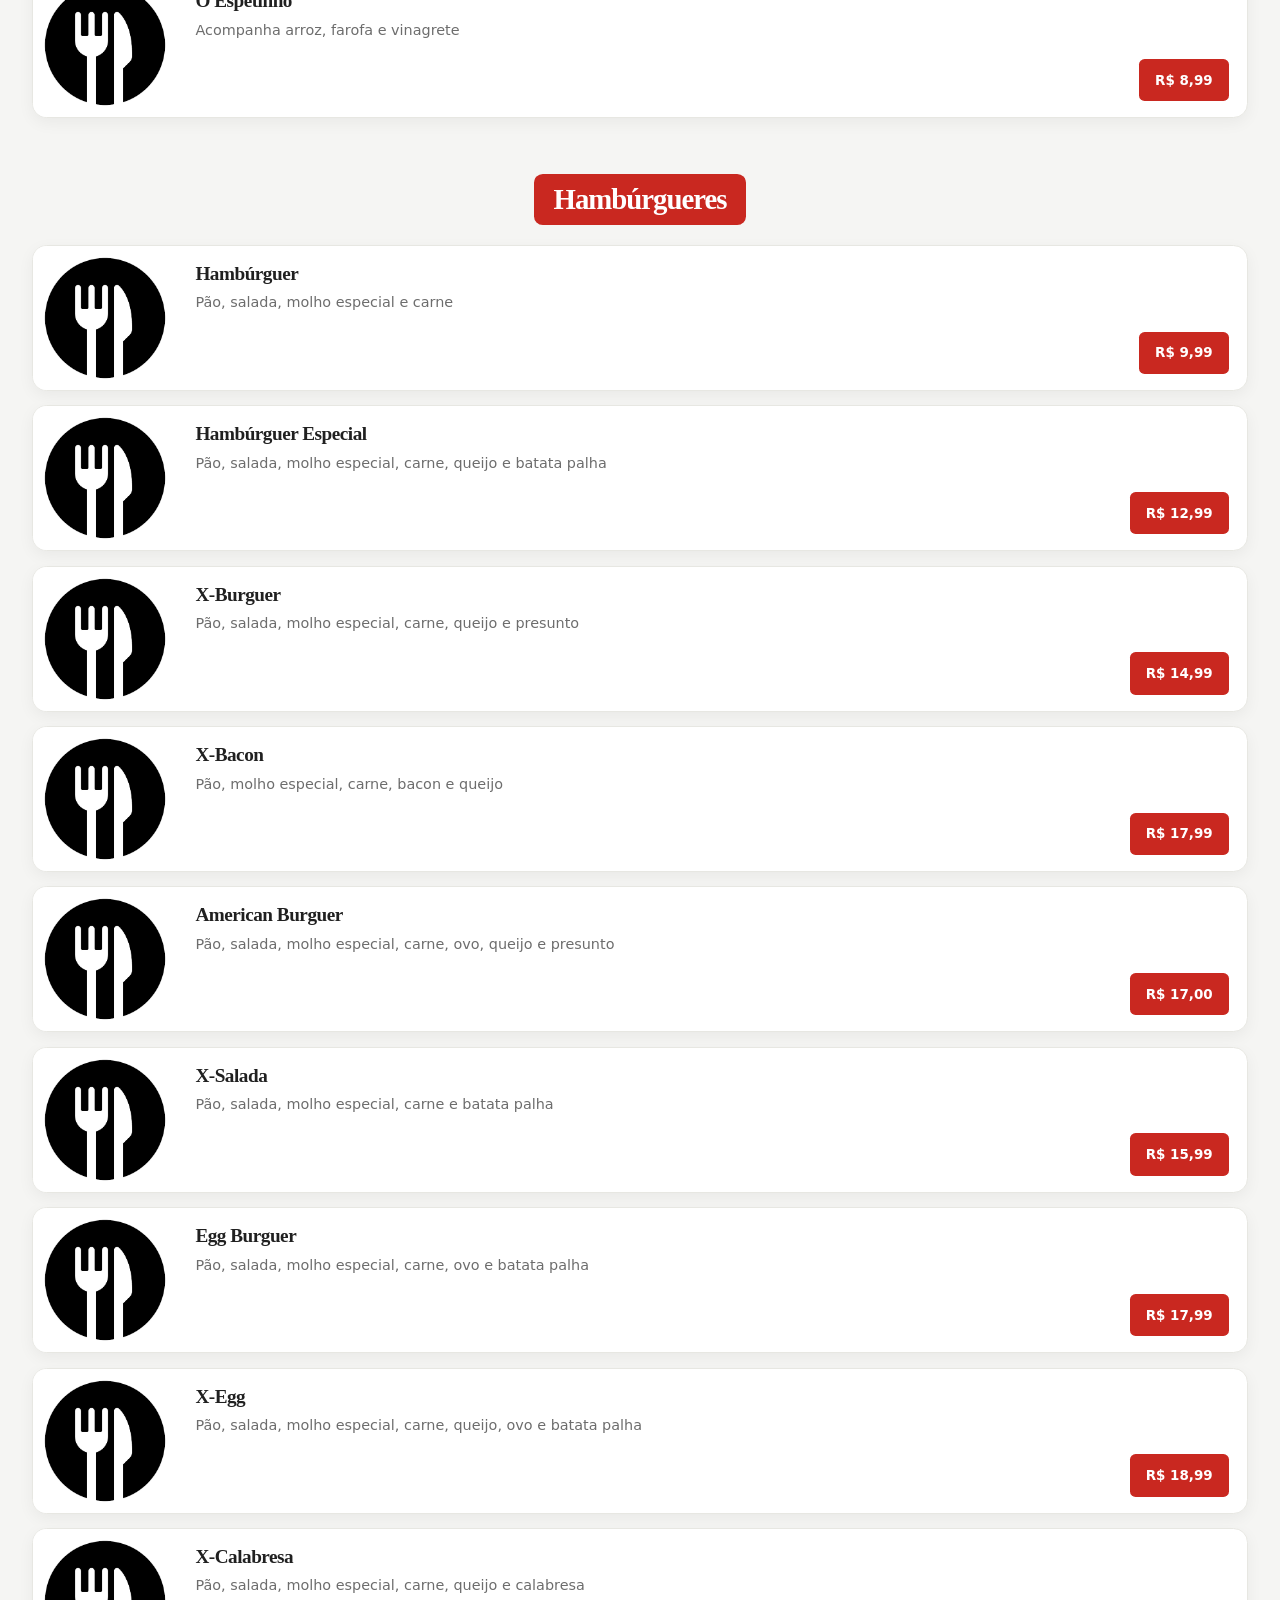
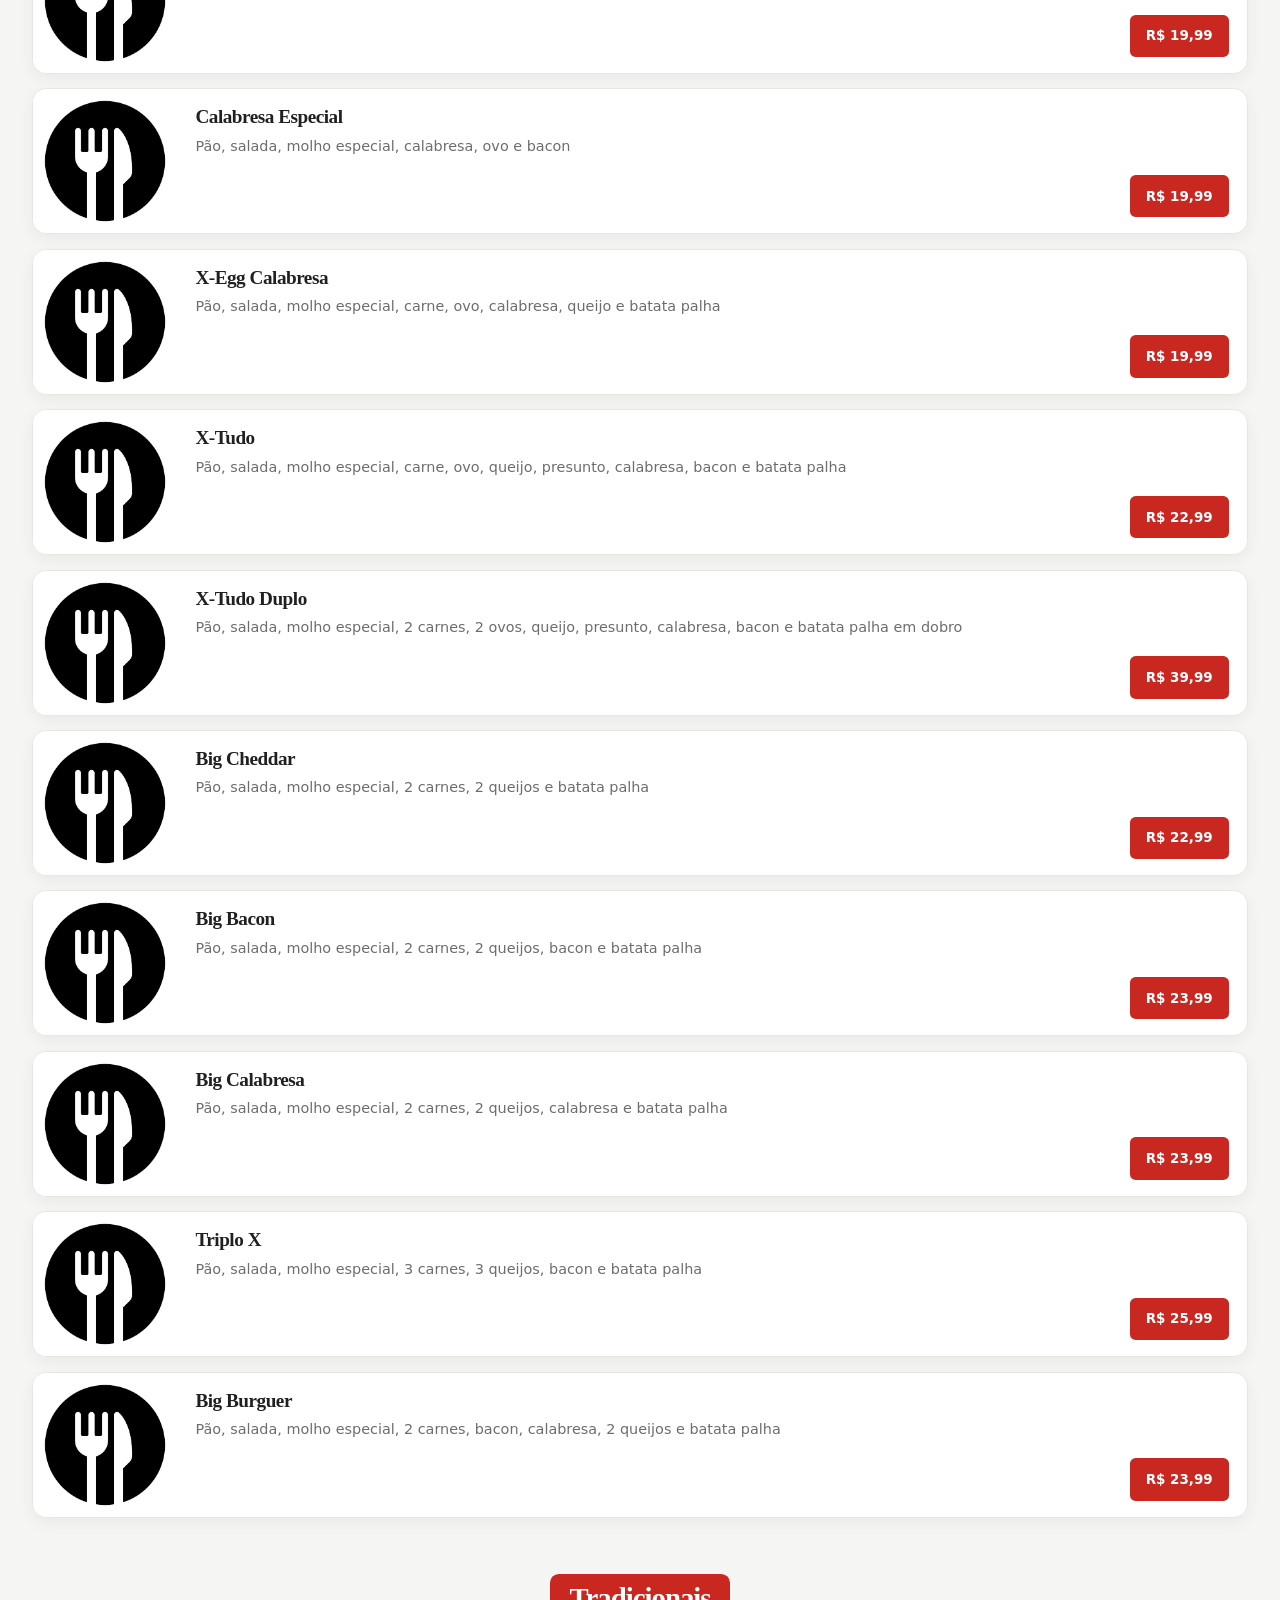
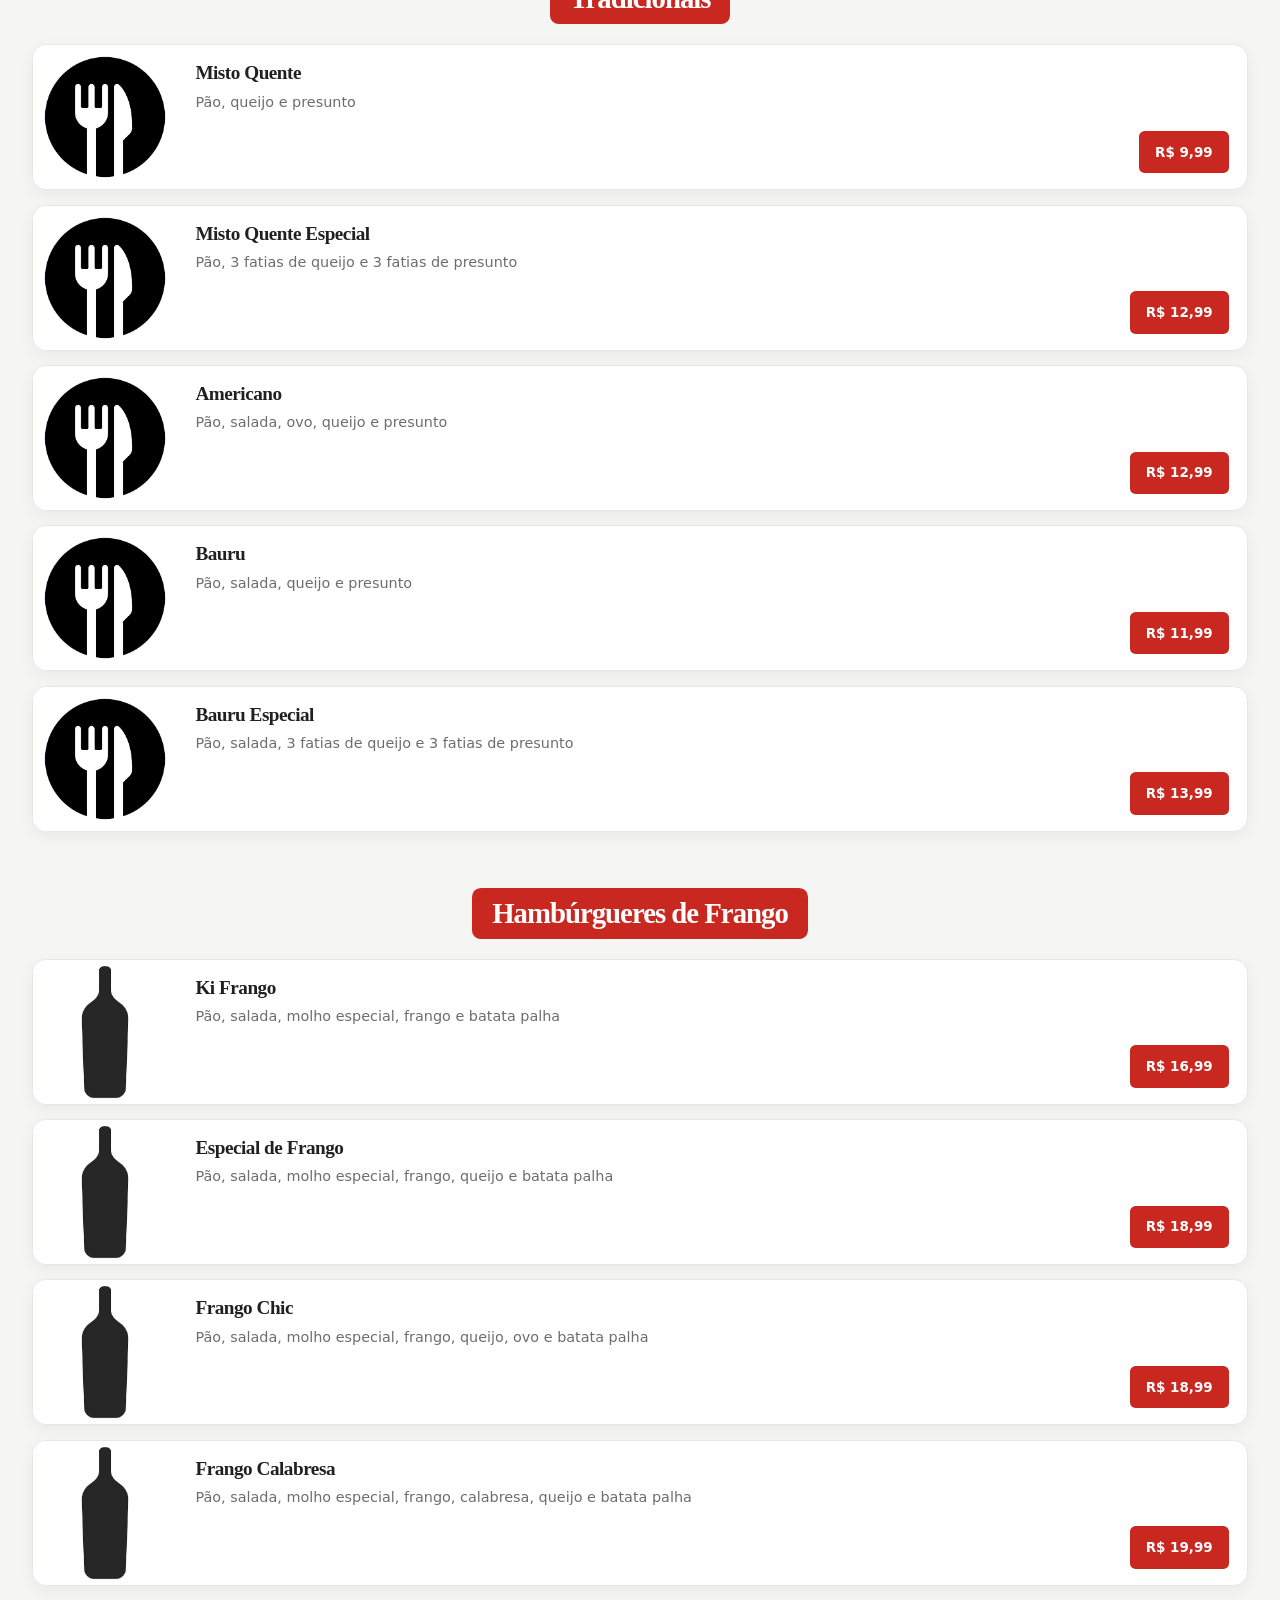
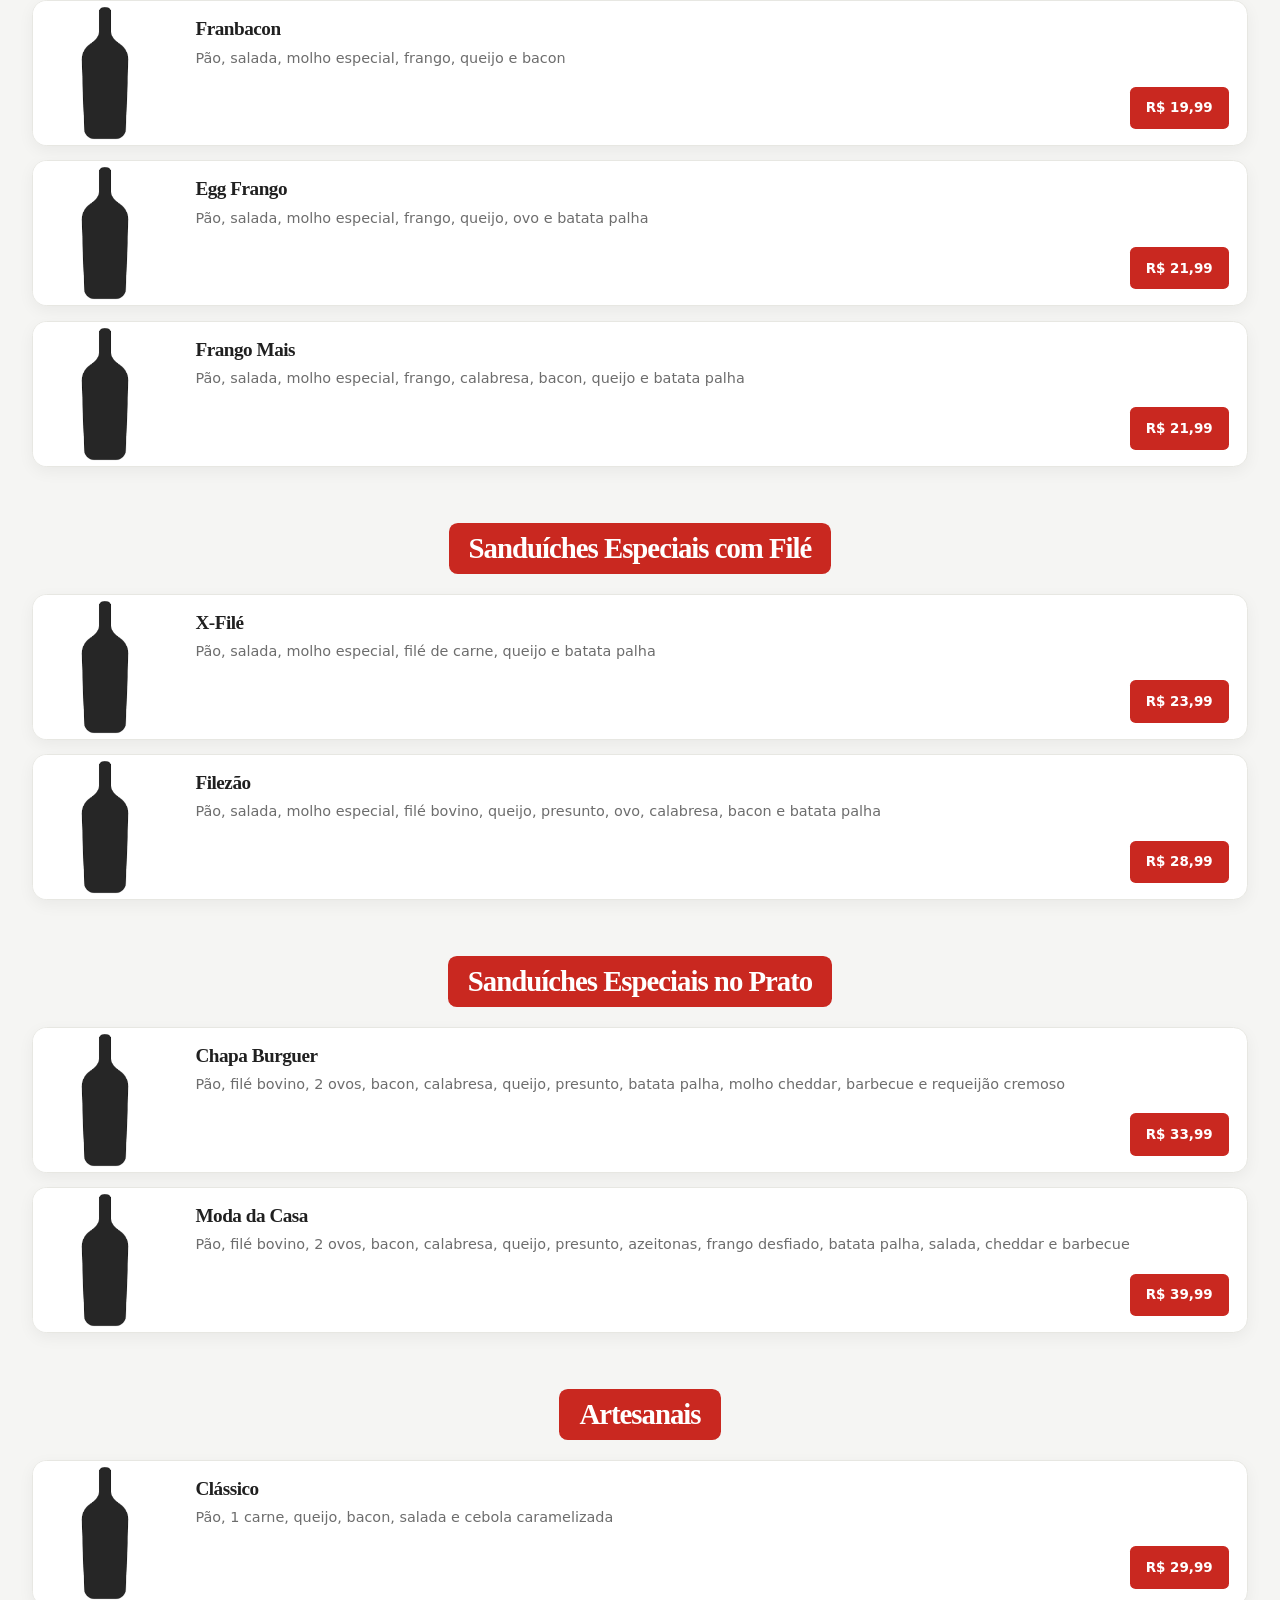
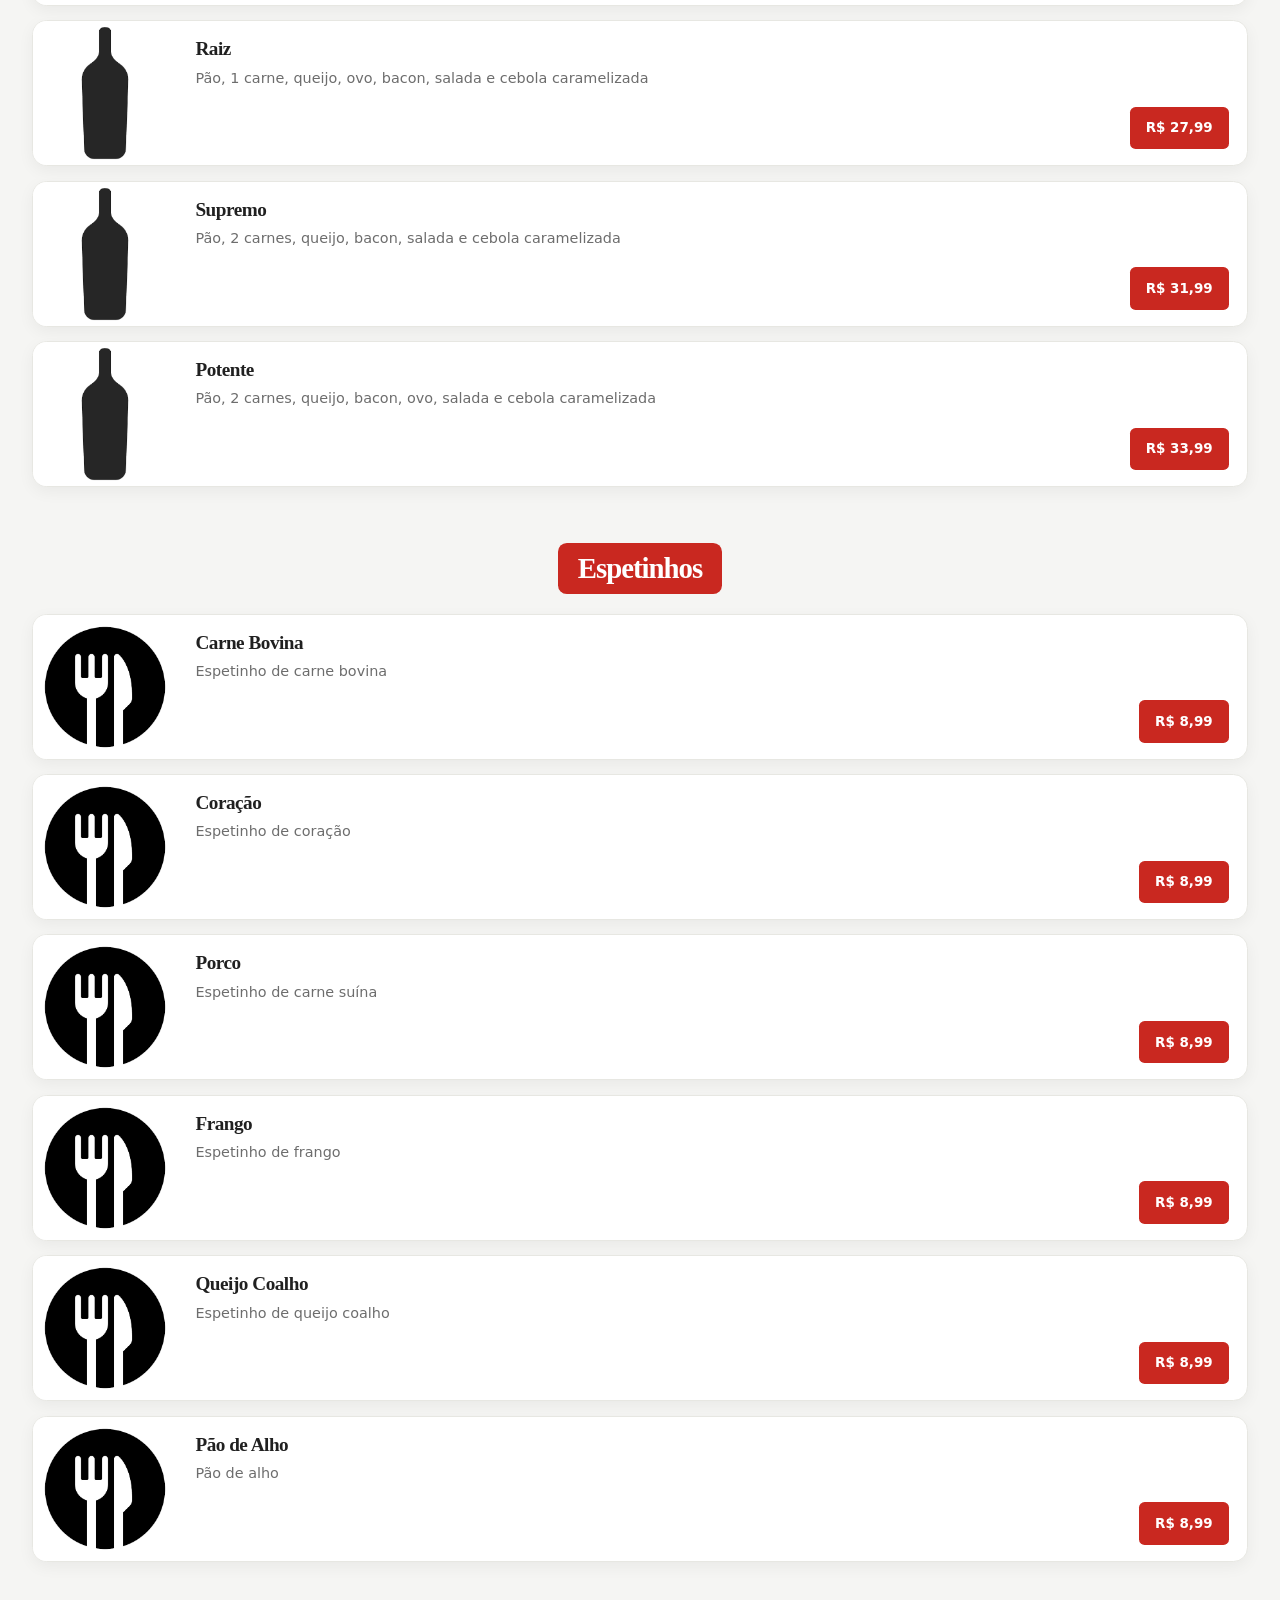
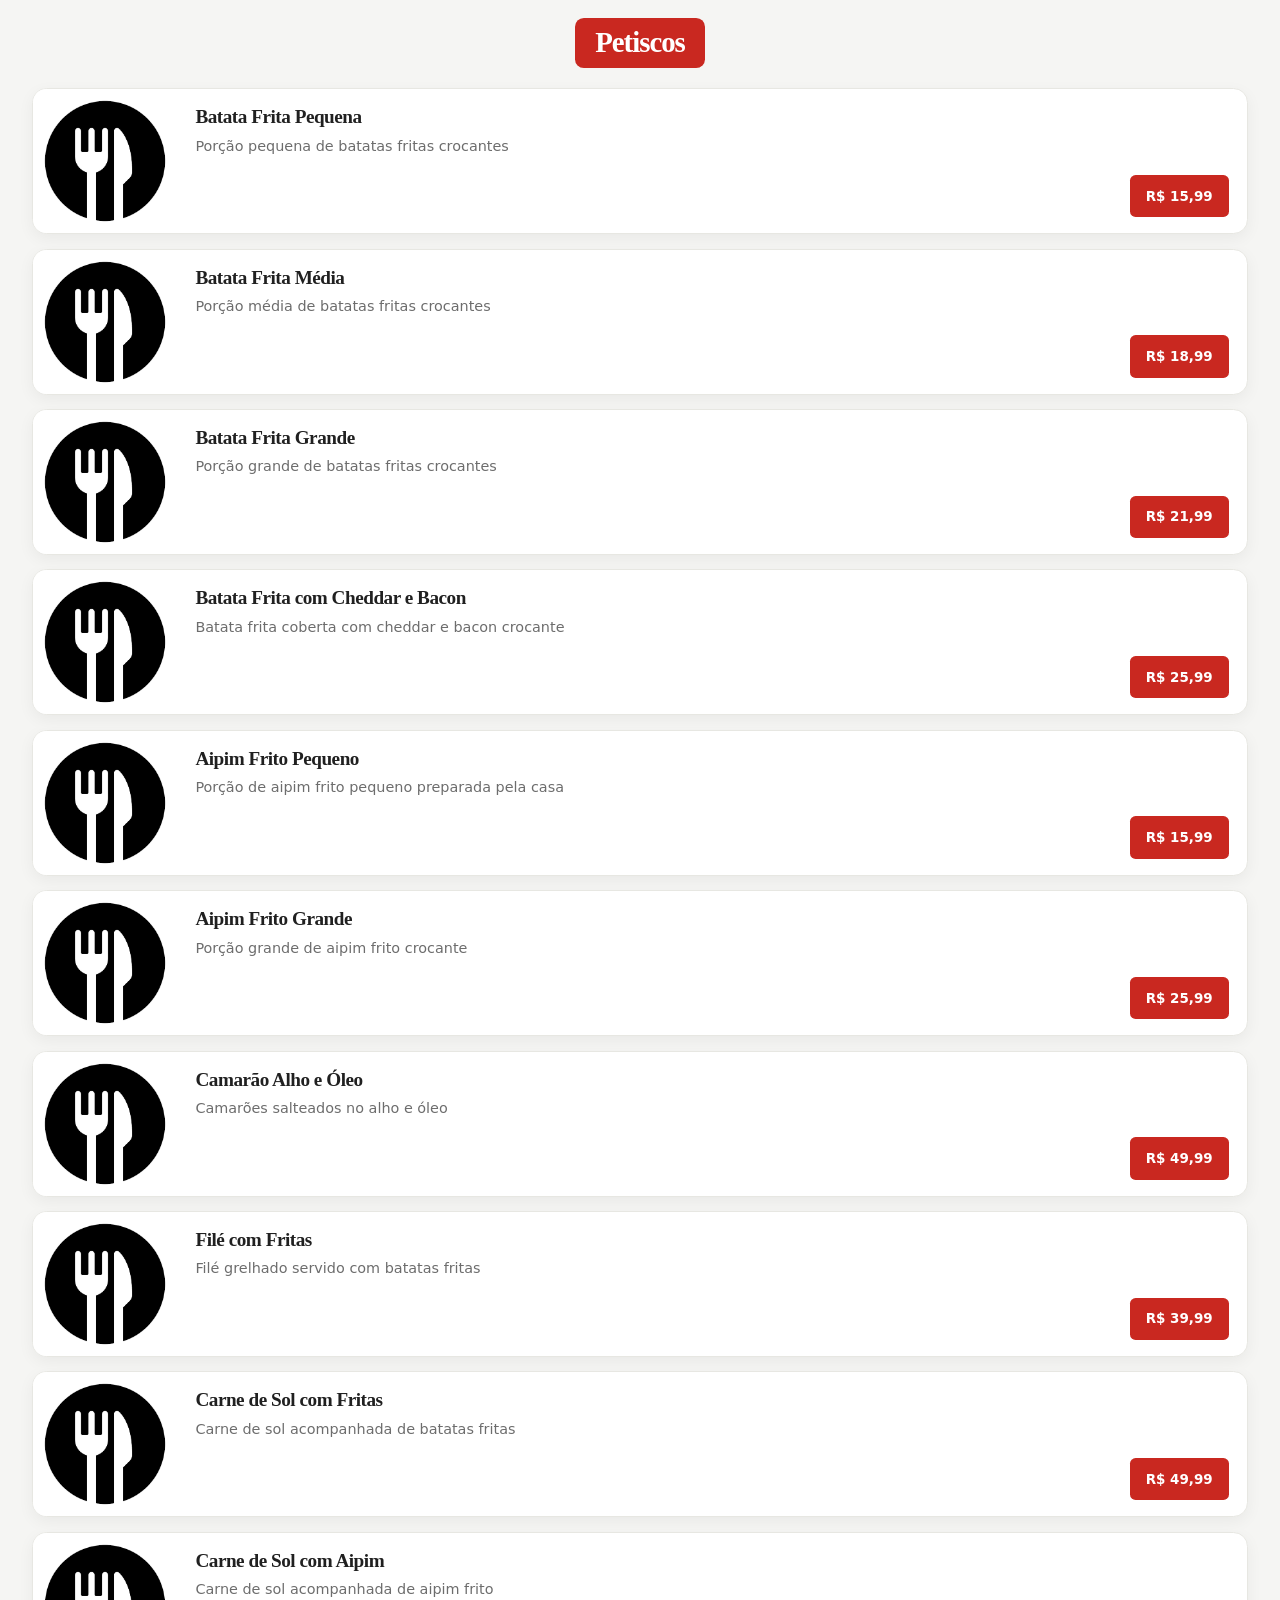
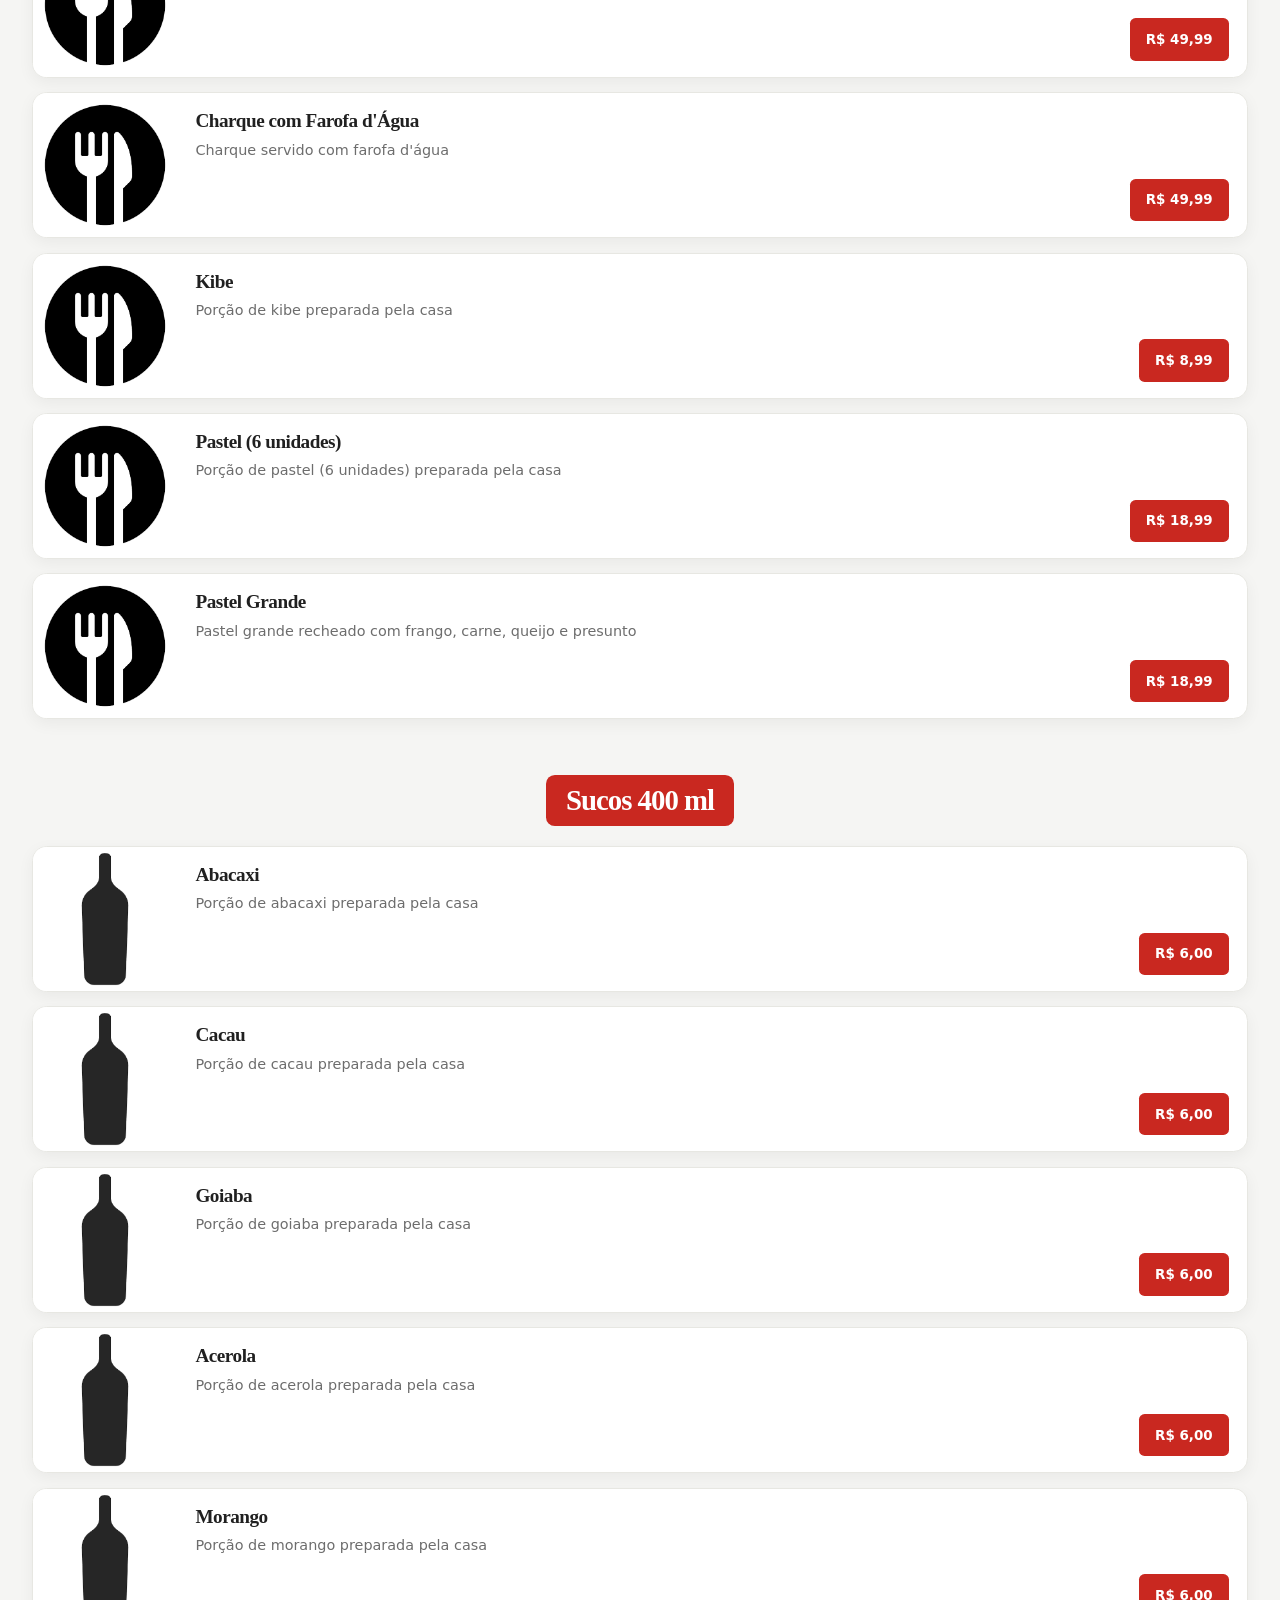
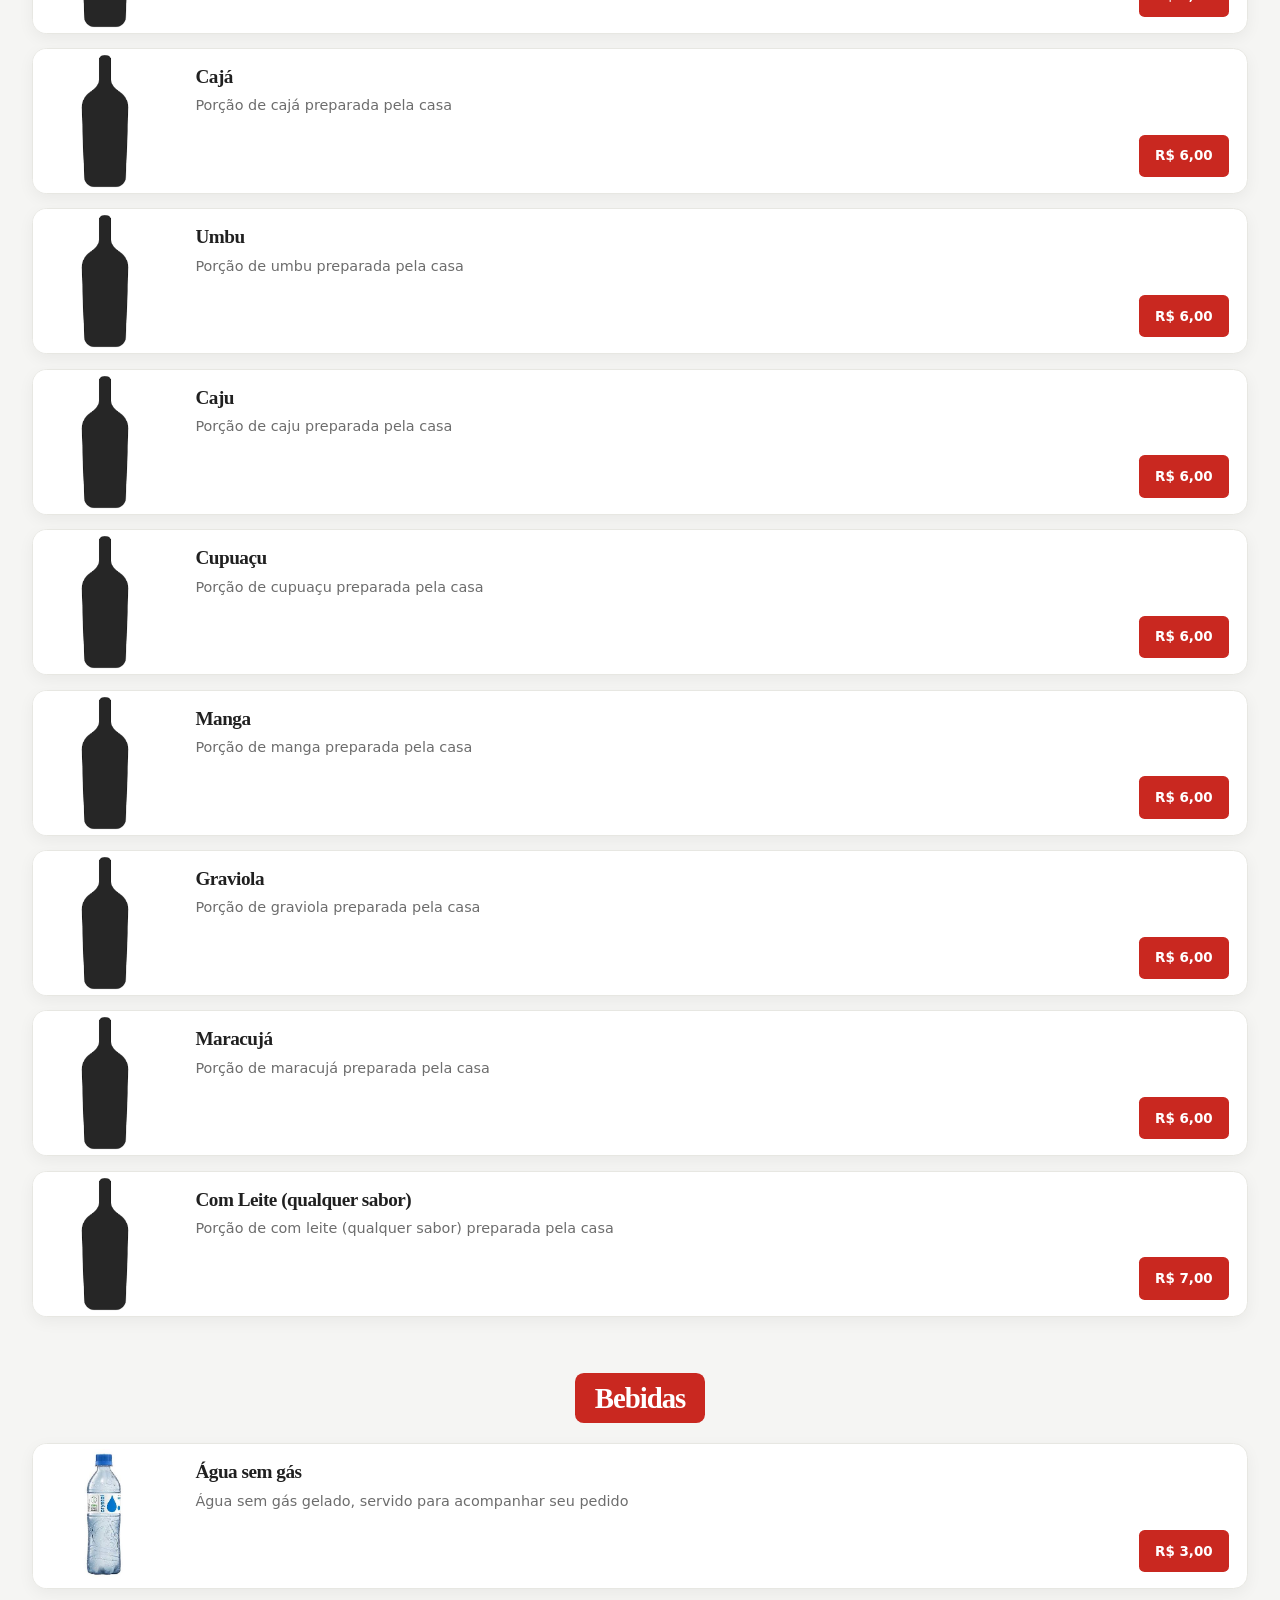
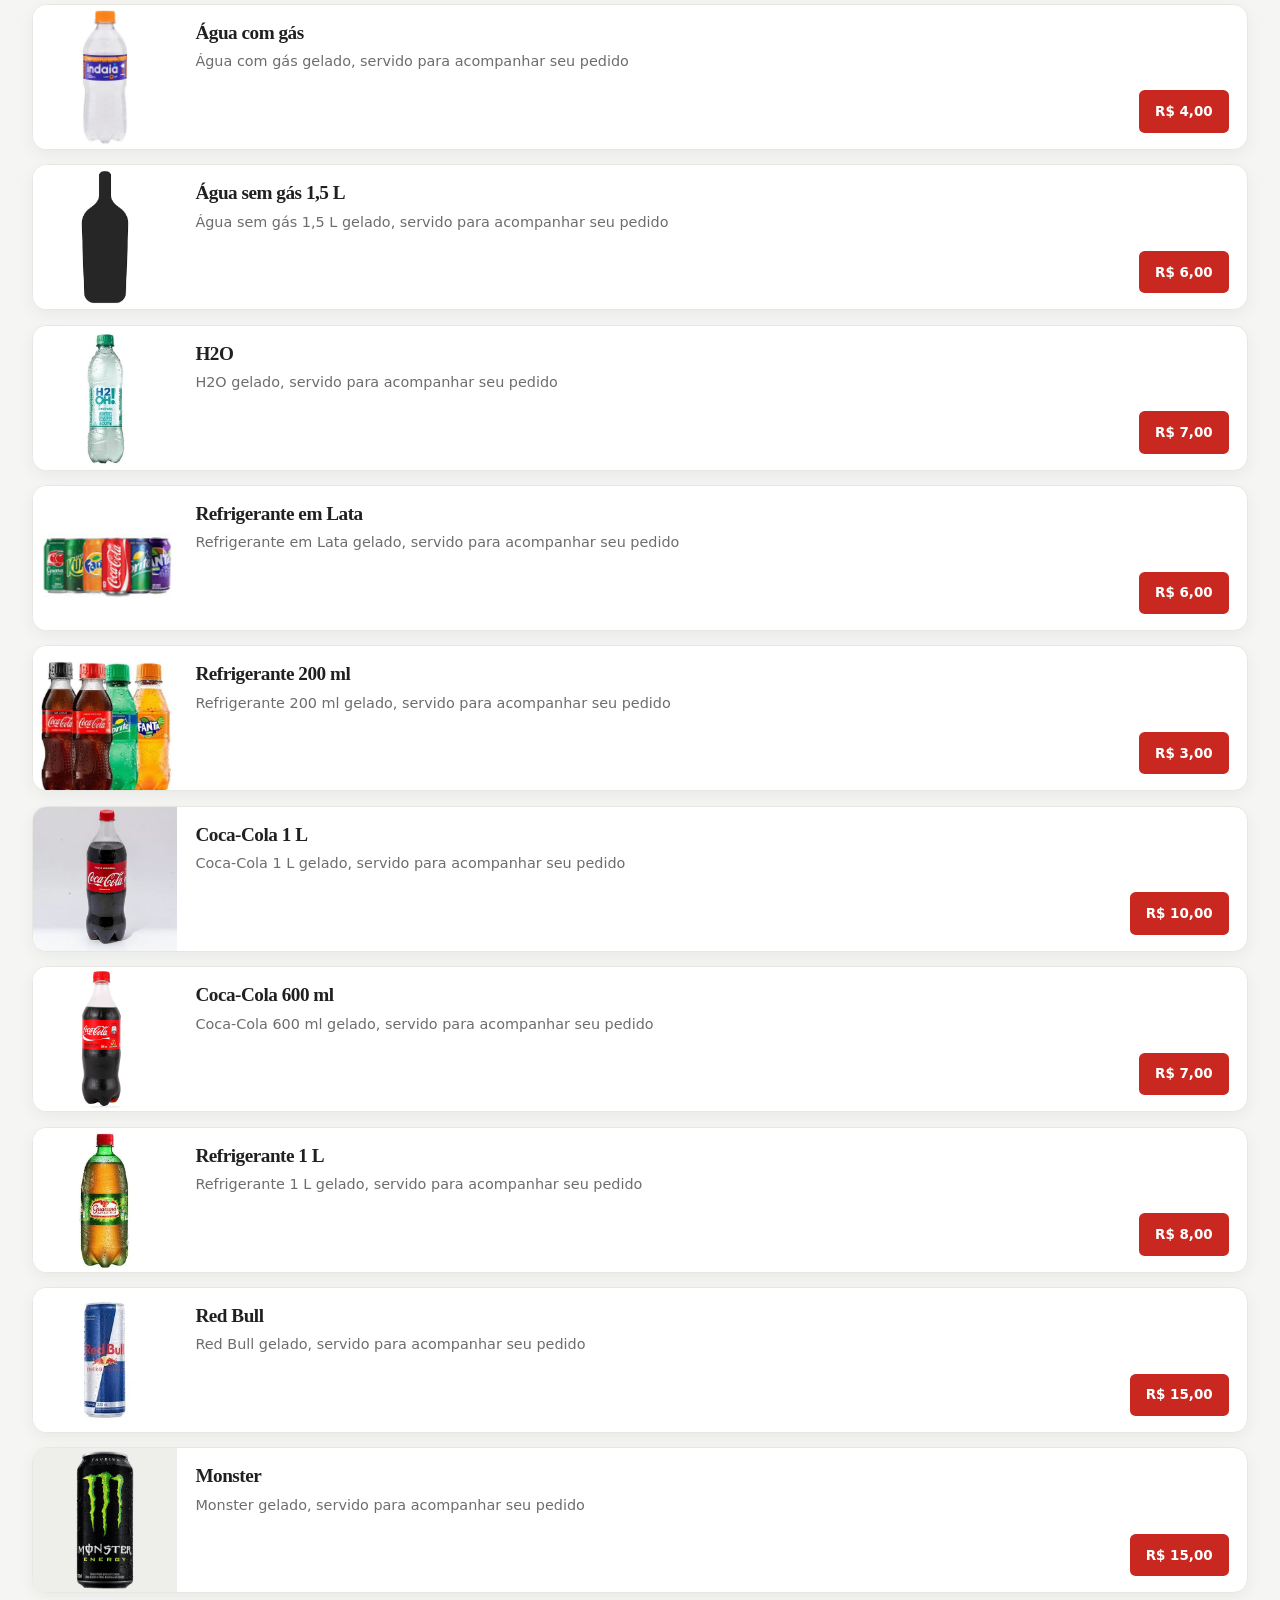
==== commit 2a51fefb: "Refresh menu catalog and storefront UI Update menu items and pricing, add quantity controls and cate" ====
--- a/main/index.html
+++ b/main/index.html
@@ -17,7 +17,7 @@
     <header class="site-header">
       <div class="site-header__inner">
         <a class="site-brand" href="./" aria-label="Casa de Ribeiro - início">
-          <img class="site-brand__hat" src="./assets/logo-website.webp" alt="" />
+          <img class="site-brand__hat" src="./assets/ribeiro.webp" alt="" />
           <span class="site-brand__text">
             <span class="site-brand__name">Casa de Ribeiro</span>
             <span
@@ -60,22 +60,7 @@
             aria-haspopup="dialog"
             aria-controls="order-bag"
           >
-            <svg class="cart-button__icon" viewBox="0 0 24 24" aria-hidden="true">
-              <path
-                d="M5 8h14l-1.2 12H6.2L5 8Z"
-                fill="none"
-                stroke="currentColor"
-                stroke-linejoin="round"
-                stroke-width="1.8"
-              />
-              <path
-                d="M9 9V6a3 3 0 0 1 6 0v3"
-                fill="none"
-                stroke="currentColor"
-                stroke-linecap="round"
-                stroke-width="1.8"
-              />
-            </svg>
+            <img class="cart-button__icon" src="./assets/bag.webp" alt="" aria-hidden="true">
             <span class="cart-button__count" aria-label="0 itens" hidden>0</span>
           </button>
         </div>
@@ -83,13 +68,30 @@
     </header>
     <main class="site-content">
       <section class="catalog" aria-label="Cardápio">
-        <nav class="category-nav" aria-label="Ir para uma categoria">
-          <a href="#burgers-title">Hambúrgueres</a>
-          <a href="#traditional-title">Tradicionais</a>
-          <a href="#drinks-title">Bebidas</a>
-          <a href="#beers-title">Cervejas</a>
-          <a href="#hot-drinks-title">Quentes</a>
-        </nav>
+        <div class="category-nav-shell">
+          <button
+            class="category-nav__arrow category-nav__arrow--prev"
+            type="button"
+            aria-label="Ver categorias anteriores"
+            hidden
+          >
+            <img src="./assets/left.webp" alt="" aria-hidden="true">
+          </button>
+          <nav class="category-nav" aria-label="Ir para uma categoria">
+            <a href="#burgers-title">Hambúrgueres</a>
+            <a href="#traditional-title">Tradicionais</a>
+            <a href="#drinks-title">Bebidas</a>
+            <a href="#beers-title">Cervejas</a>
+            <a href="#hot-drinks-title">Quentes</a>
+          </nav>
+          <button
+            class="category-nav__arrow category-nav__arrow--next"
+            type="button"
+            aria-label="Ver próximas categorias"
+          >
+            <img src="./assets/right.webp" alt="" aria-hidden="true">
+          </button>
+        </div>
         <section class="catalog-section" aria-labelledby="burgers-title">
           <h2 id="burgers-title">Hambúrgueres</h2>
           <div class="catalog-grid">
@@ -216,6 +218,7 @@
       aria-controls="order-bag"
       hidden
     >
+      <img class="mobile-cart__icon" src="./assets/bag.webp" alt="" aria-hidden="true">
       <span class="mobile-cart__label">
         <span class="mobile-cart__count">0</span>
         <span>Ver sacola</span>
@@ -253,9 +256,8 @@
         <button class="add-button closed-notice__close" type="button">Fechar</button>
       </div>
     </dialog>
-    <dialog class="order-bag" id="order-bag" aria-labelledby="order-bag-title">
+    <dialog class="order-bag" id="order-bag" aria-label="Sua sacola">
       <div class="order-bag__header">
-        <h2 id="order-bag-title">Sua sacola</h2>
         <button class="order-bag__close" type="button" aria-label="Fechar sacola">
           <svg viewBox="0 0 24 24" aria-hidden="true">
             <path
@@ -270,22 +272,7 @@
       </div>
       <div class="order-bag__items" aria-live="polite">
         <div class="order-bag__empty">
-          <svg class="order-bag__empty-icon" viewBox="0 0 48 48" aria-hidden="true">
-            <path
-              d="M8 16h32l-3 25H11L8 16Z"
-              fill="none"
-              stroke="currentColor"
-              stroke-linejoin="round"
-              stroke-width="2"
-            />
-            <path
-              d="M17 18v-5a7 7 0 0 1 14 0v5"
-              fill="none"
-              stroke="currentColor"
-              stroke-linecap="round"
-              stroke-width="2"
-            />
-          </svg>
+          <img class="order-bag__empty-icon" src="./assets/bag.webp" alt="" aria-hidden="true">
           <p class="order-bag__empty-title">Sua sacola está vazia</p>
           <p class="order-bag__empty-description">
             Escolha seus favoritos no cardápio para começar
@@ -296,7 +283,12 @@
       <div class="order-bag__footer">
         <label class="order-bag__field" for="order-notes">
           <span>Observações</span>
-          <textarea id="order-notes" rows="2" maxlength="300" placeholder="Ex.: tirar cebola, enviar talheres..."></textarea>
+          <textarea
+            id="order-notes"
+            rows="2"
+            maxlength="300"
+            placeholder="Ex.: tirar cebola, enviar talheres..."
+          ></textarea>
         </label>
         <label class="order-bag__field" for="payment-method">
           <span>Forma de pagamento</span>
--- a/main/style.css
+++ b/main/style.css
@@ -24,6 +24,7 @@
 
 html,
 body {
+  position: relative;
   width: 100%;
   min-height: 100%;
   margin: 0;
@@ -31,12 +32,12 @@
 
 html {
   scroll-behavior: smooth;
-  scrollbar-color: #b5a59b transparent;
+  scrollbar-color: var(--color-wine) transparent;
   scrollbar-width: thin;
 }
 
 html::-webkit-scrollbar {
-  width: 8px;
+  width: 6px;
 }
 
 html::-webkit-scrollbar-track {
@@ -44,9 +45,9 @@
 }
 
 html::-webkit-scrollbar-thumb {
-  border: 2px solid var(--color-background);
+  border: 1px solid var(--color-background);
   border-radius: 999px;
-  background: #b5a59b;
+  background: var(--color-wine);
 }
 
 html::-webkit-scrollbar-thumb:hover {
@@ -59,8 +60,38 @@
   min-height: 100svh;
   flex-direction: column;
   overflow-x: hidden;
-  background: var(--color-background);
+  background-color: var(--color-background);
+  background-image: url("./assets/background.webp");
+  background-position: center;
+  background-size: cover;
+  background-attachment: fixed;
   color: var(--color-ink);
+}
+
+body::before {
+  position: fixed;
+  z-index: 0;
+  inset: -1rem;
+  background: url("./assets/background.webp") center / cover no-repeat;
+  content: "";
+  filter: blur(8px);
+  opacity: 0.72;
+  pointer-events: none;
+}
+
+body::after {
+  position: fixed;
+  z-index: 0;
+  inset: 0;
+  background: #000;
+  content: "";
+  opacity: 0.28;
+  pointer-events: none;
+}
+
+body > * {
+  position: relative;
+  z-index: 1;
 }
 
 button,
@@ -73,14 +104,17 @@
 }
 
 .site-header {
-  position: sticky;
-  z-index: 5;
+  position: fixed;
+  inset: 0 0 auto;
+  width: 100%;
+  max-width: none;
+  z-index: 20;
   top: 0;
   padding: 0.75rem clamp(1rem, 4vw, 2.5rem);
-  border-bottom: 1px solid rgb(0 0 0 / 7%);
-  background: rgb(255 255 255 / 96%);
-  box-shadow: 0 0.35rem 1.4rem rgb(0 0 0 / 5%);
-  backdrop-filter: blur(16px);
+  border-bottom: 1px solid rgb(32 32 32 / 14%);
+  background: #fff;
+  box-shadow: 0 0.35rem 1.4rem rgb(32 32 32 / 12%);
+  color: #000;
 }
 
 .site-header__inner {
@@ -93,11 +127,30 @@
   margin-inline: auto;
 }
 
+@media (min-width: 761px) {
+  .site-header {
+    padding-inline: 1rem;
+  }
+
+  .site-header__inner {
+    width: 100%;
+    max-width: none;
+  }
+
+  .site-brand {
+    padding-left: 6.2rem;
+  }
+
+  .site-brand__text {
+    transform: translateX(0.5rem);
+  }
+}
+
 .opening-status {
   display: inline-flex;
   align-items: center;
   gap: 0.55rem;
-  color: var(--ink-soft);
+  color: #000;
   font-size: 0.78rem;
   font-weight: 700;
   white-space: nowrap;
@@ -177,20 +230,28 @@
 }
 
 .site-brand {
+  position: relative;
   display: flex;
   min-width: 0;
   flex: 0 1 auto;
   align-items: center;
   gap: 0.75rem;
+  padding-left: 5.6rem;
   color: var(--color-ink);
   text-decoration: none;
 }
 
 .site-brand__hat {
+  position: absolute;
+  top: 50%;
+  left: 0;
   width: 3.25rem;
   height: 3.25rem;
   flex: 0 0 auto;
   object-fit: contain;
+  margin: 0;
+  transform: translateY(-50%) scale(1.8);
+  transform-origin: left center;
 }
 
 .site-brand__text {
@@ -208,7 +269,7 @@
 }
 
 .site-brand__tagline {
-  color: var(--color-muted);
+  color: #000;
   font-size: 0.67rem;
   font-weight: 700;
   letter-spacing: 0.14em;
@@ -235,6 +296,7 @@
   justify-content: flex-end;
   transform: translateY(-50%);
   transition: width 220ms ease;
+  display: none;
 }
 
 .menu-search.is-open {
@@ -357,9 +419,17 @@
 }
 
 .cart-button__icon {
-  width: 1.55rem;
-  height: 1.55rem;
+  display: block;
+  width: 1.8rem;
+  height: 1.8rem;
   flex: 0 0 auto;
+  object-fit: contain;
+}
+
+.cart-button {
+  border: 1px solid var(--color-wine);
+  border-radius: 0.35rem;
+  background: #fff;
 }
 
 .cart-button__count {
@@ -385,6 +455,7 @@
 
 .site-content {
   flex: 1;
+  padding-top: 5rem;
 }
 
 .catalog {
@@ -402,19 +473,34 @@
   scrollbar-width: none;
 }
 
-.category-nav::-webkit-scrollbar {
-  display: none;
-}
+.category-nav-shell { display: flex; align-items: center; gap: 0.45rem; margin-bottom: 1.5rem; }
+.category-nav-shell .category-nav { flex: 1 1 auto; min-width: 0; margin: 0; }
+.category-nav__arrow { display: grid; flex: 0 0 2.6rem; width: 2.6rem; height: 3.2rem; place-items: center; border: 0; background: transparent; color: var(--color-wine); cursor: pointer; font-size: 0; line-height: 1; opacity: 0.9; transition: opacity 160ms ease, transform 160ms ease; }
+.category-nav__arrow::before { content: none; }
+.category-nav__arrow img { display: block; width: 2rem; height: 2rem; object-fit: contain; transform: translateY(-6px); }
+@keyframes category-arrow-pulse {
+  0%, 78%, 100% { transform: translateY(-6px) scale(1); }
+  84% { transform: translateY(-6px) scale(1.14); }
+  90% { transform: translateY(-6px) scale(1); }
+}
+.category-nav__arrow img { animation: category-arrow-pulse 4s ease-in-out infinite; }
+.category-nav__arrow:hover, .category-nav__arrow:focus-visible { background: transparent; color: var(--color-ink); opacity: 1; }
+.category-nav__arrow--prev:hover { transform: translateX(-2px); }
+.category-nav__arrow--next:hover { transform: translateX(2px); }
+.category-nav__arrow[hidden] { display: none; }
+
+.category-nav::-webkit-scrollbar { display: none; }
+.category-nav { scrollbar-width: none; }
 
 .category-nav a {
-  min-height: 2.7rem;
+  min-height: 3.2rem;
   flex: 0 0 auto;
-  padding: 0.7rem 1rem;
-  border: 1px solid var(--color-border);
+  padding: 0.85rem 1.2rem;
+  border: 1px solid var(--color-wine);
   border-radius: 999px;
   background: #fff;
   color: var(--color-ink);
-  font-size: 0.84rem;
+  font-size: 0.92rem;
   font-weight: 700;
   text-decoration: none;
   transition:
@@ -429,12 +515,16 @@
 }
 
 .catalog-section h2 {
-  display: block;
-  margin: 0 0 1.25rem;
-  color: var(--color-ink);
+  display: table;
+  margin: 0 auto 1.25rem;
+  padding: 0.55rem 1.25rem;
+  border-radius: 0.55rem;
+  background: var(--color-wine);
+  color: #fff;
   font-family: Georgia, "Times New Roman", serif;
   font-size: clamp(1.45rem, 3vw, 1.8rem);
   letter-spacing: -0.035em;
+  line-height: 1.15;
 }
 
 .catalog-section + .catalog-section {
@@ -537,7 +627,7 @@
   display: flex;
   flex-wrap: wrap;
   align-items: center;
-  justify-content: space-between;
+  justify-content: flex-end;
   gap: 0.75rem;
   margin-top: auto;
   padding-top: 0;
@@ -552,9 +642,10 @@
 
 .add-button {
   min-height: 2.65rem;
+  white-space: nowrap;
   padding: 0.55rem 1rem;
   border: 0;
-  border-radius: 999px;
+  border-radius: 0.35rem;
   background: var(--color-wine);
   color: #fff;
   cursor: pointer;
@@ -566,6 +657,34 @@
     transform 160ms ease;
 }
 
+.catalog-quantity {
+  display: inline-flex;
+  min-height: 2.65rem;
+  align-items: center;
+  gap: 0.65rem;
+  padding: 0.25rem 0.45rem;
+  border-radius: 0.35rem;
+  background: var(--color-wine);
+  color: #fff;
+  font-weight: 800;
+}
+
+.catalog-quantity[hidden] {
+  display: none;
+}
+
+.catalog-quantity button {
+  width: 1.7rem;
+  height: 1.7rem;
+  border: 0;
+  border-radius: 0.25rem;
+  background: #fff;
+  color: var(--color-wine);
+  cursor: pointer;
+  font-size: 1.15rem;
+  line-height: 1;
+}
+
 .add-button:hover {
   background: var(--color-wine-dark);
   box-shadow: 0 0.35rem 0.8rem rgb(95 25 22 / 20%);
@@ -661,8 +780,8 @@
 
 .site-footer {
   padding: 2rem clamp(1rem, 4vw, 2.5rem);
-  background: var(--color-ink);
-  color: rgb(255 255 255 / 78%);
+  background: #fff;
+  color: var(--color-ink);
   text-align: center;
 }
 
@@ -679,19 +798,25 @@
 }
 
 .site-footer__brand {
-  color: var(--color-gold);
+  color: var(--color-wine);
   font-family: Georgia, "Times New Roman", serif;
   font-size: 1.05rem;
   font-weight: 700;
 }
 
 .site-footer__copyright {
-  color: rgb(255 255 255 / 62%);
+  color: var(--color-muted);
   font-size: 0.78rem;
 }
 
 .mobile-cart {
   display: none;
+}
+
+.mobile-cart__icon {
+  width: 1.35rem;
+  height: 1.35rem;
+  object-fit: contain;
 }
 
 .mobile-cart[hidden] {
@@ -732,12 +857,13 @@
   justify-content: space-between;
   gap: 1rem;
   padding: 1rem 1.4rem;
-  border-bottom: 1px solid var(--color-border);
+  border-bottom: 1px solid rgb(32 32 32 / 14%);
+  background: var(--color-gold);
 }
 
 .order-bag__header h2 {
   margin: 0;
-  color: var(--color-wine-dark);
+  color: var(--color-wine);
   font-family: Georgia, "Times New Roman", serif;
   font-size: 1.45rem;
   letter-spacing: -0.03em;
@@ -749,15 +875,17 @@
   height: 2.65rem;
   flex: 0 0 auto;
   place-items: center;
-  border: 1px solid var(--color-border);
-  border-radius: 50%;
-  background: #fff;
-  color: var(--color-wine);
+  border: 0;
+  border-radius: 0.35rem;
+  background: var(--color-wine);
+  color: #fff;
   cursor: pointer;
+  transition: background-color 160ms ease, transform 160ms ease;
 }
 
 .order-bag__close:hover {
-  background: var(--color-wine-soft);
+  background: var(--color-wine-dark);
+  transform: scale(1.04);
 }
 
 .order-bag__close svg {
@@ -781,7 +909,7 @@
 .order-bag__empty-icon {
   width: 3.5rem;
   height: 3.5rem;
-  color: #b08d79;
+  object-fit: contain;
 }
 
 .order-bag__empty-title {
@@ -952,7 +1080,7 @@
 .order-bag__checkout {
   min-height: 3.25rem;
   border: 0;
-  border-radius: 999px;
+  border-radius: 0.35rem;
   background: var(--color-wine);
   color: #fff;
   cursor: pointer;
@@ -988,6 +1116,7 @@
 }
 
 @media (max-width: 760px) {
+  .category-nav__arrow { display: none; }
   .menu-search {
     display: none;
   }
@@ -1044,11 +1173,11 @@
     bottom: max(1rem, env(safe-area-inset-bottom));
     left: max(1rem, env(safe-area-inset-left));
     display: flex;
-    min-height: 3.7rem;
+    min-height: 3rem;
     align-items: center;
-    justify-content: space-between;
-    gap: 1rem;
-    padding: 0.65rem 1.15rem;
+    justify-content: flex-start;
+    gap: 0.4rem;
+    padding: 0.45rem 1rem;
     border: 0;
     border-radius: 0.9rem;
     background: var(--color-wine);
@@ -1061,7 +1190,7 @@
   .mobile-cart__label {
     display: flex;
     align-items: center;
-    gap: 0.65rem;
+    gap: 0.4rem;
   }
 
   .mobile-cart__count {
@@ -1076,12 +1205,13 @@
   }
 
   .mobile-cart__total {
+    margin-left: auto;
     color: #fff;
     font-size: 0.95rem;
   }
 
   body:has(.mobile-cart:not([hidden])) {
-    padding-bottom: calc(5.5rem + env(safe-area-inset-bottom));
+    padding-bottom: calc(4.25rem + env(safe-area-inset-bottom));
   }
 }
 
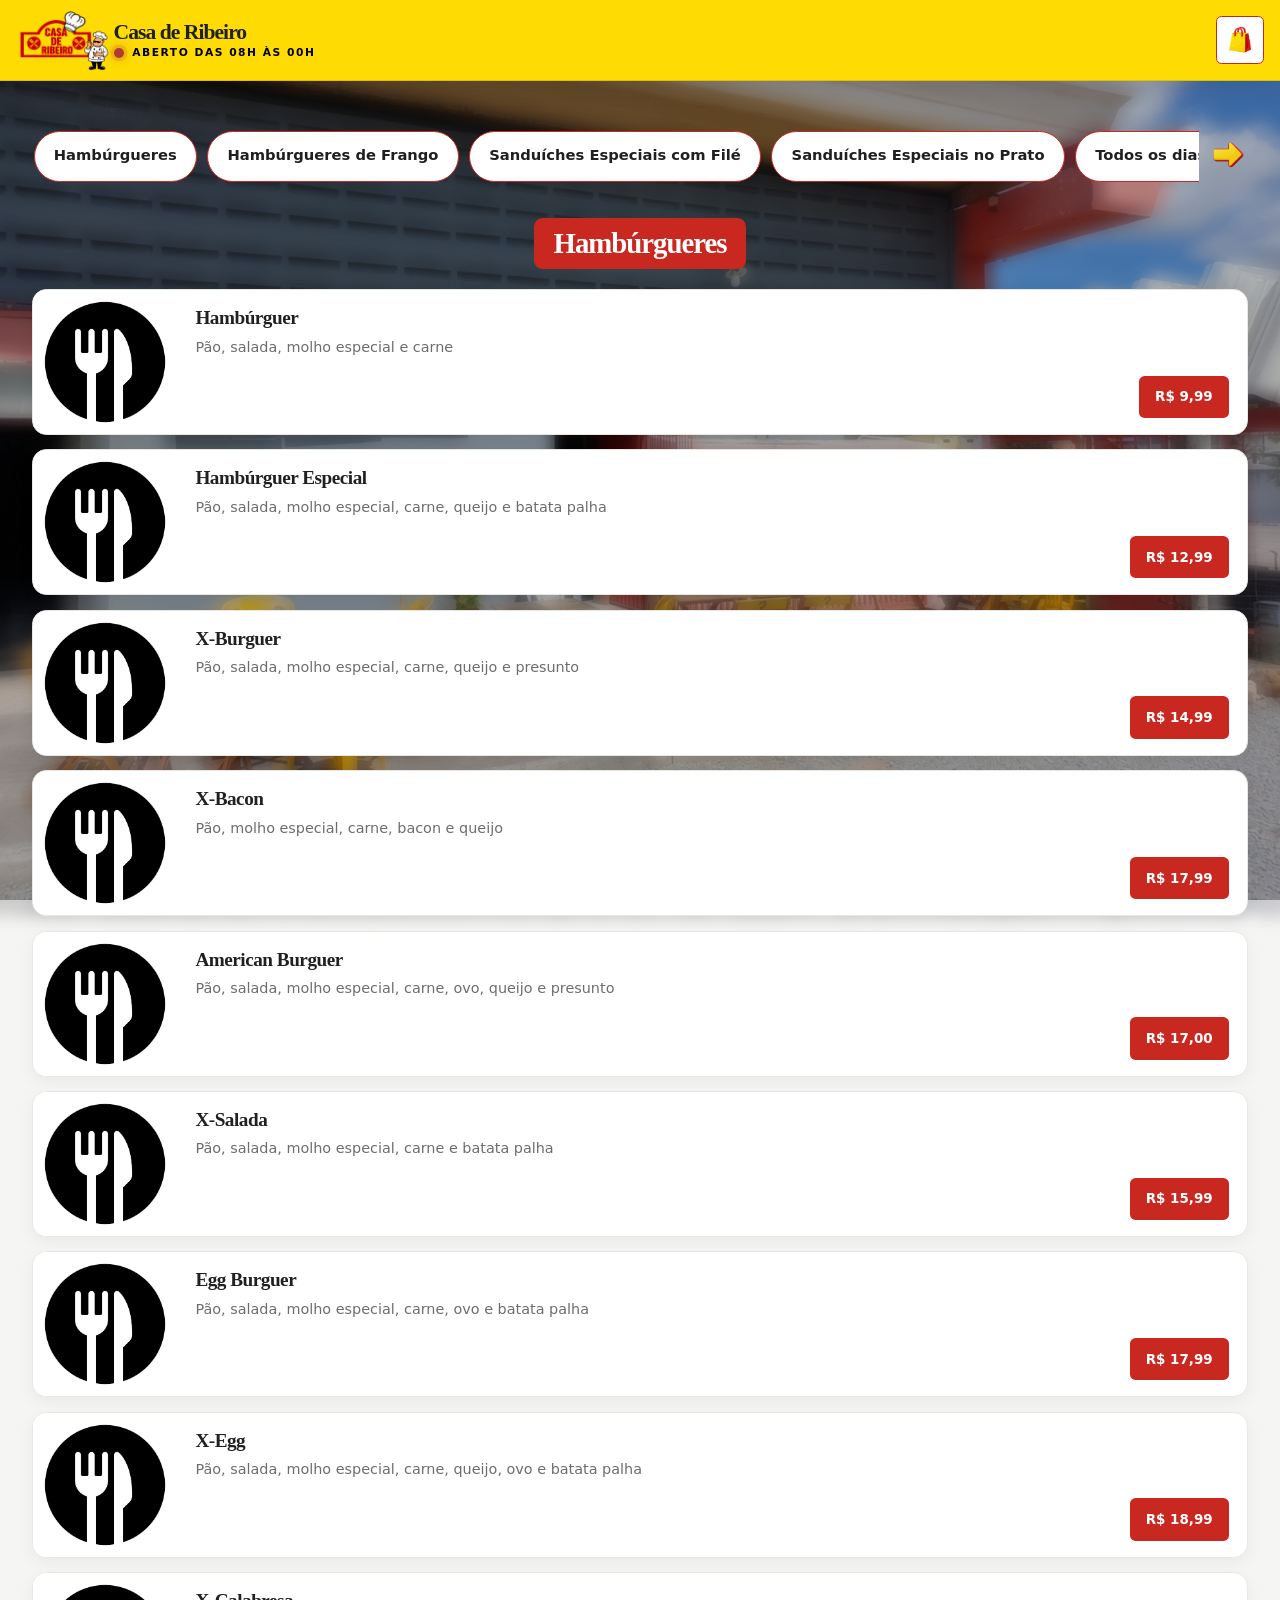
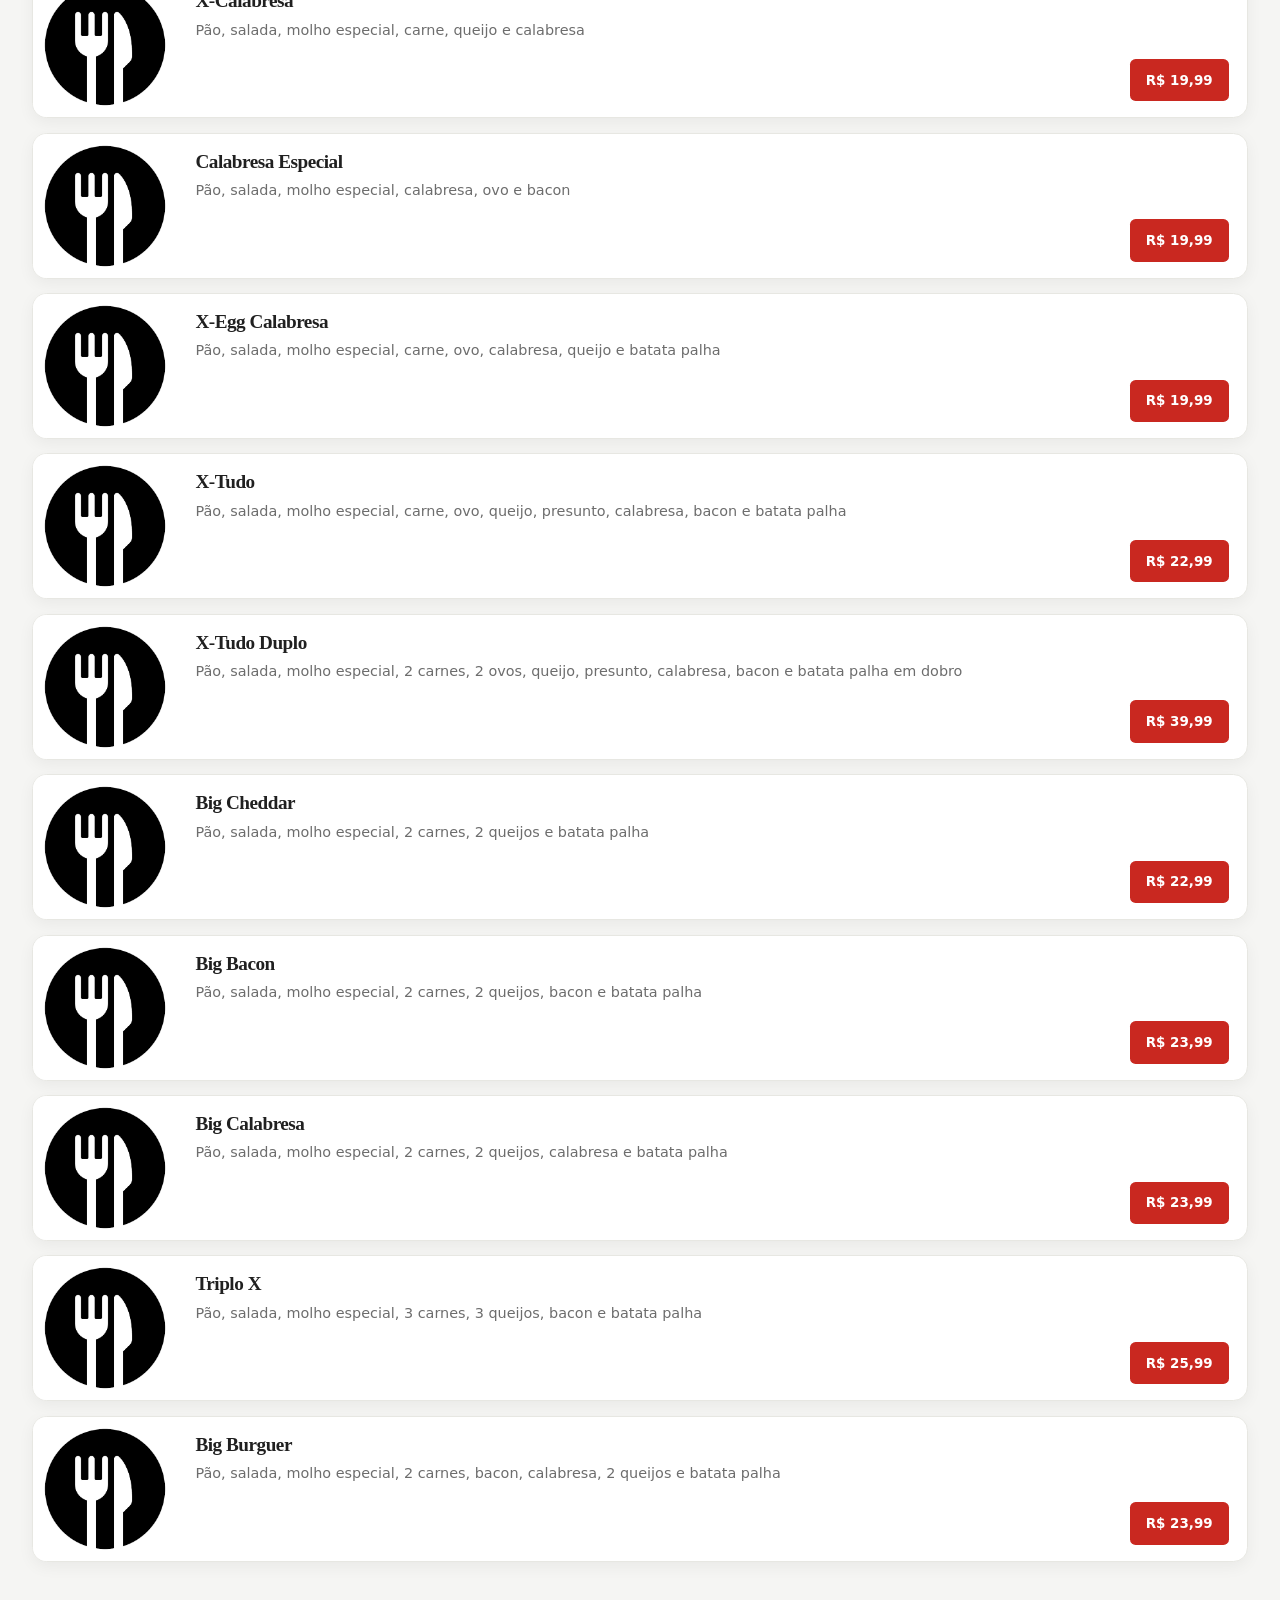
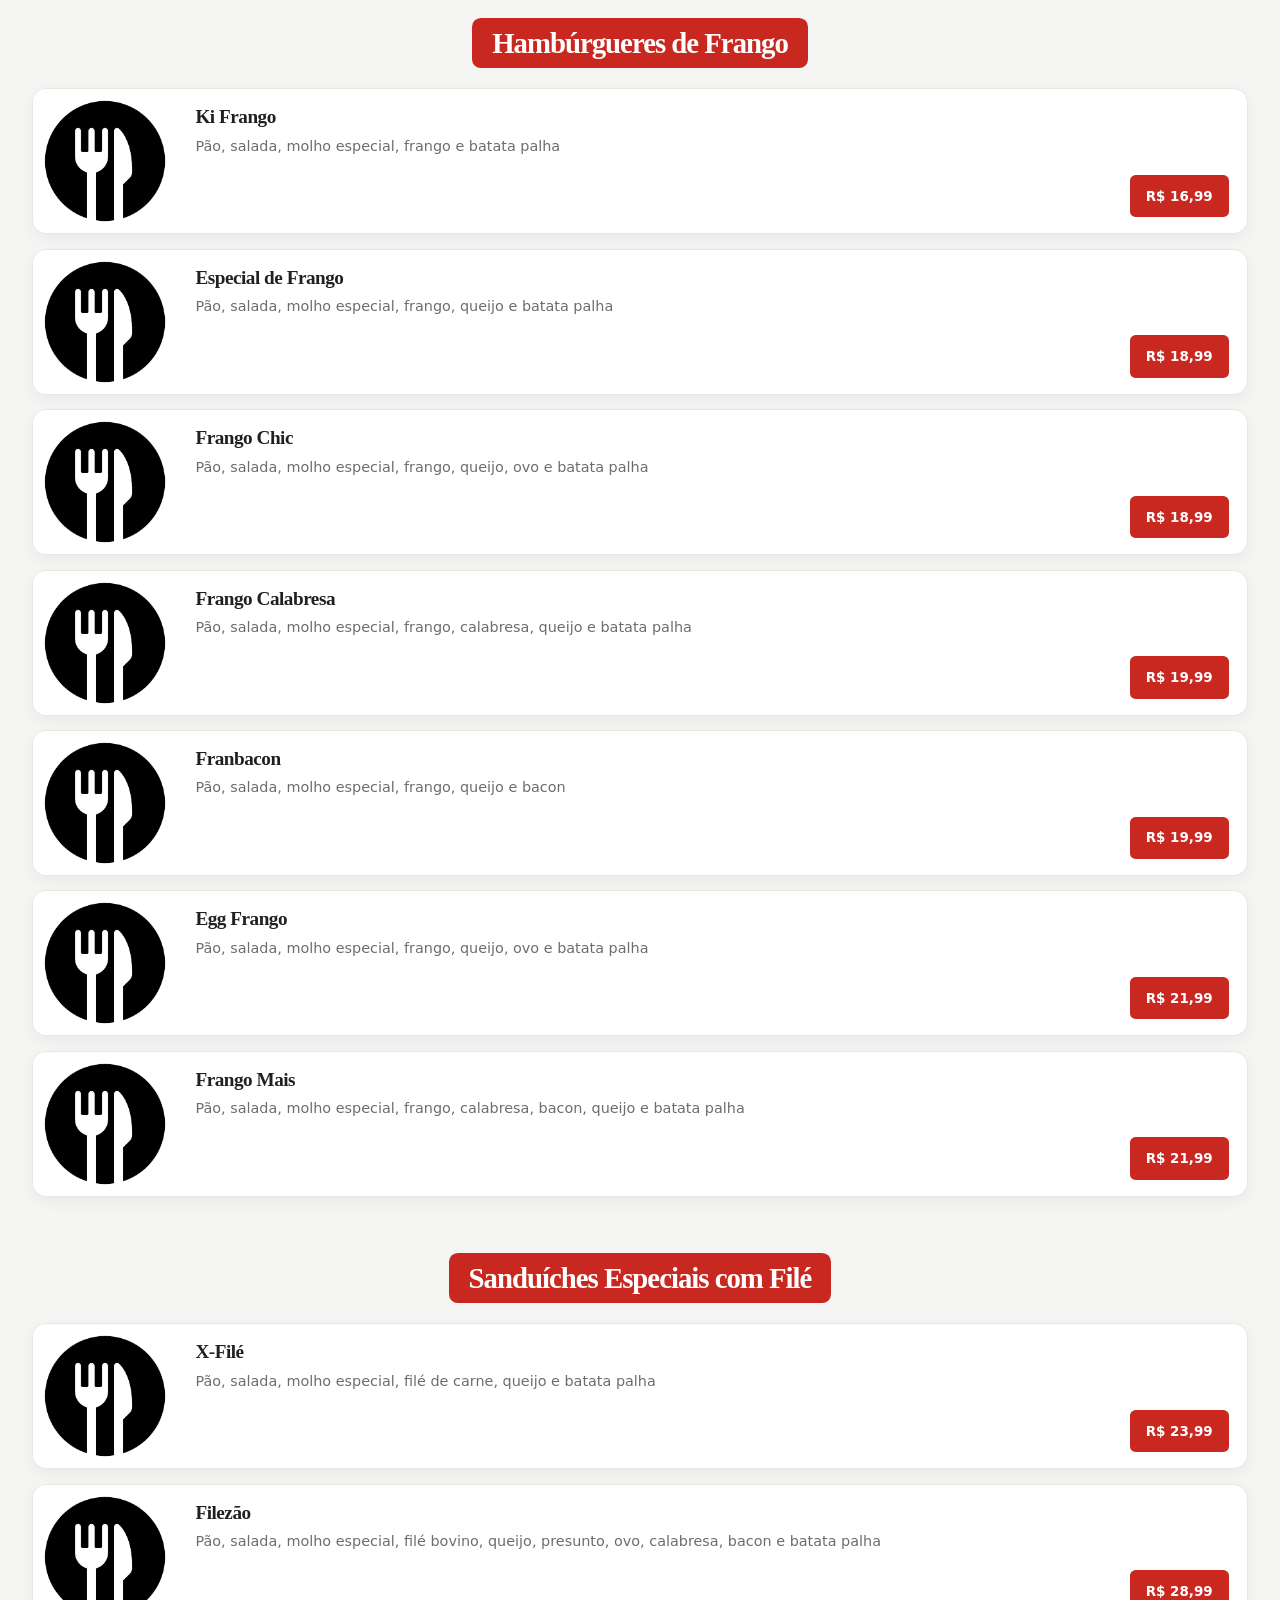
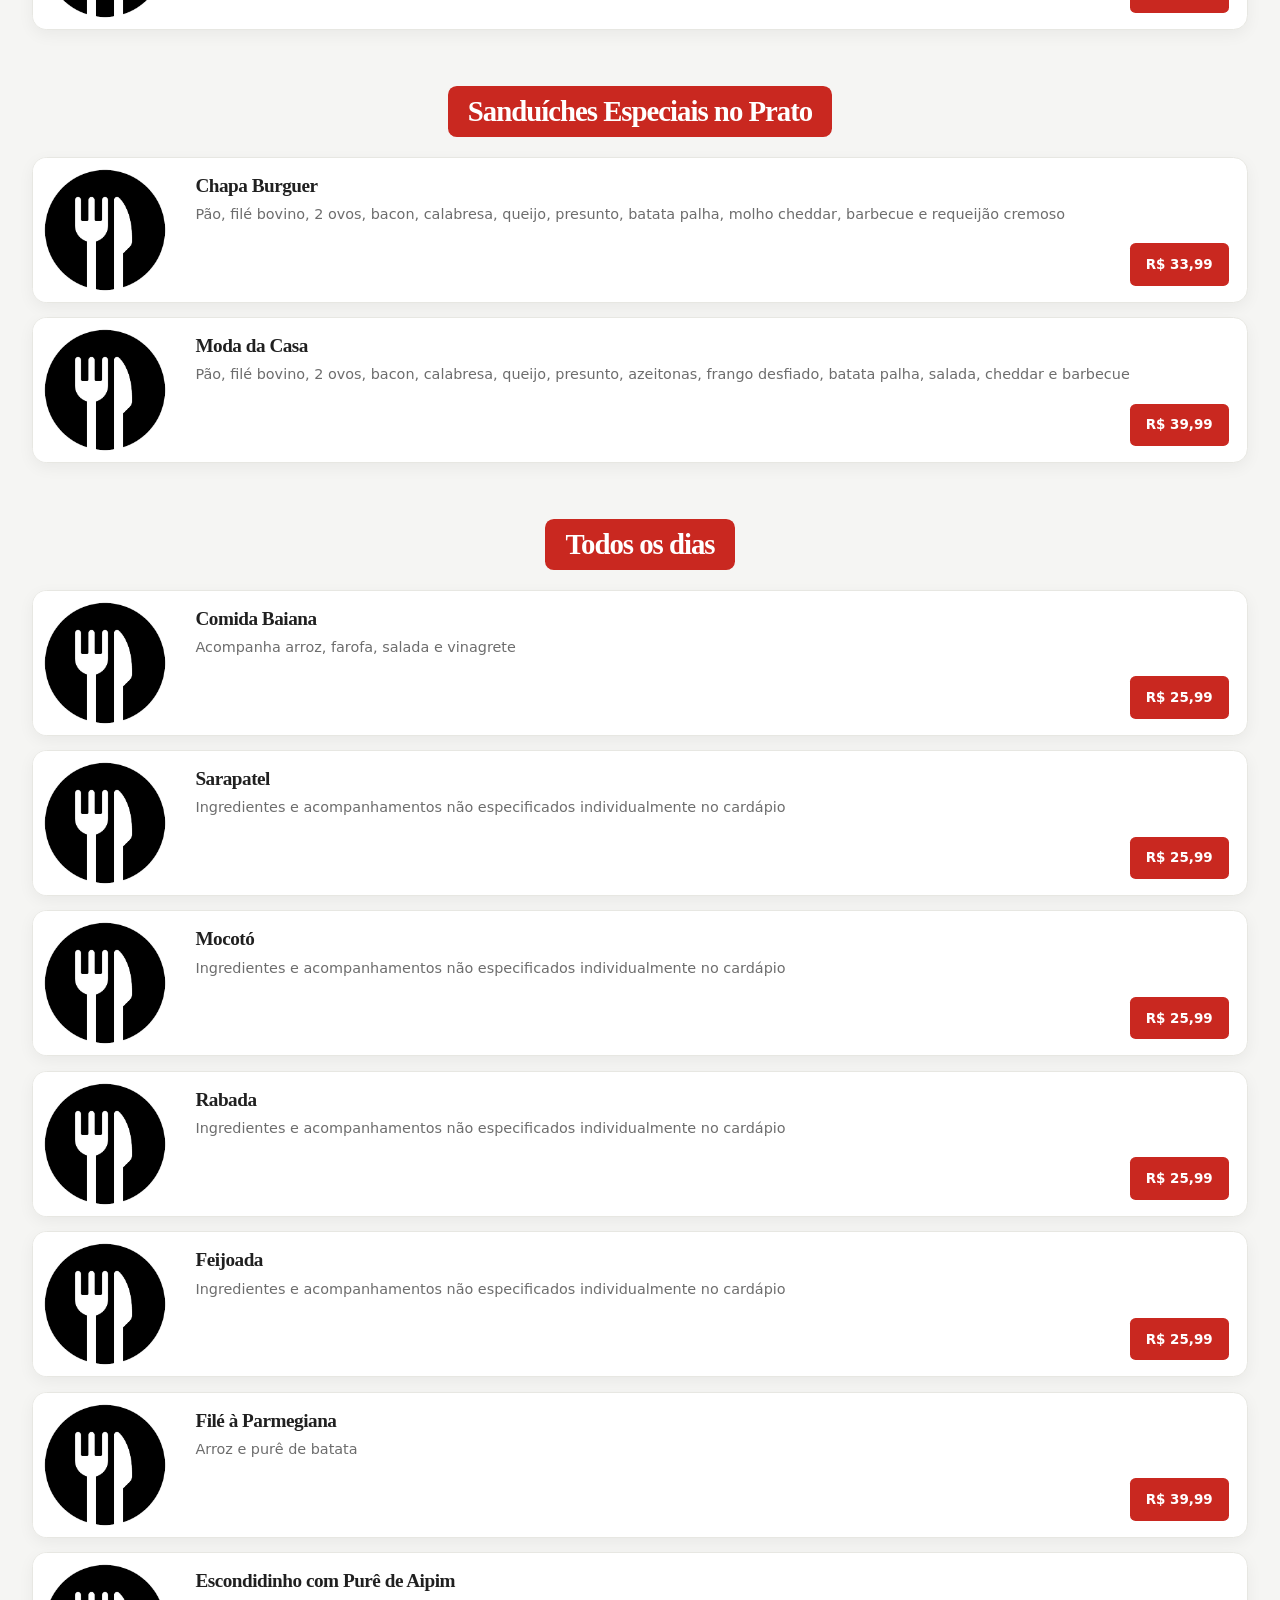
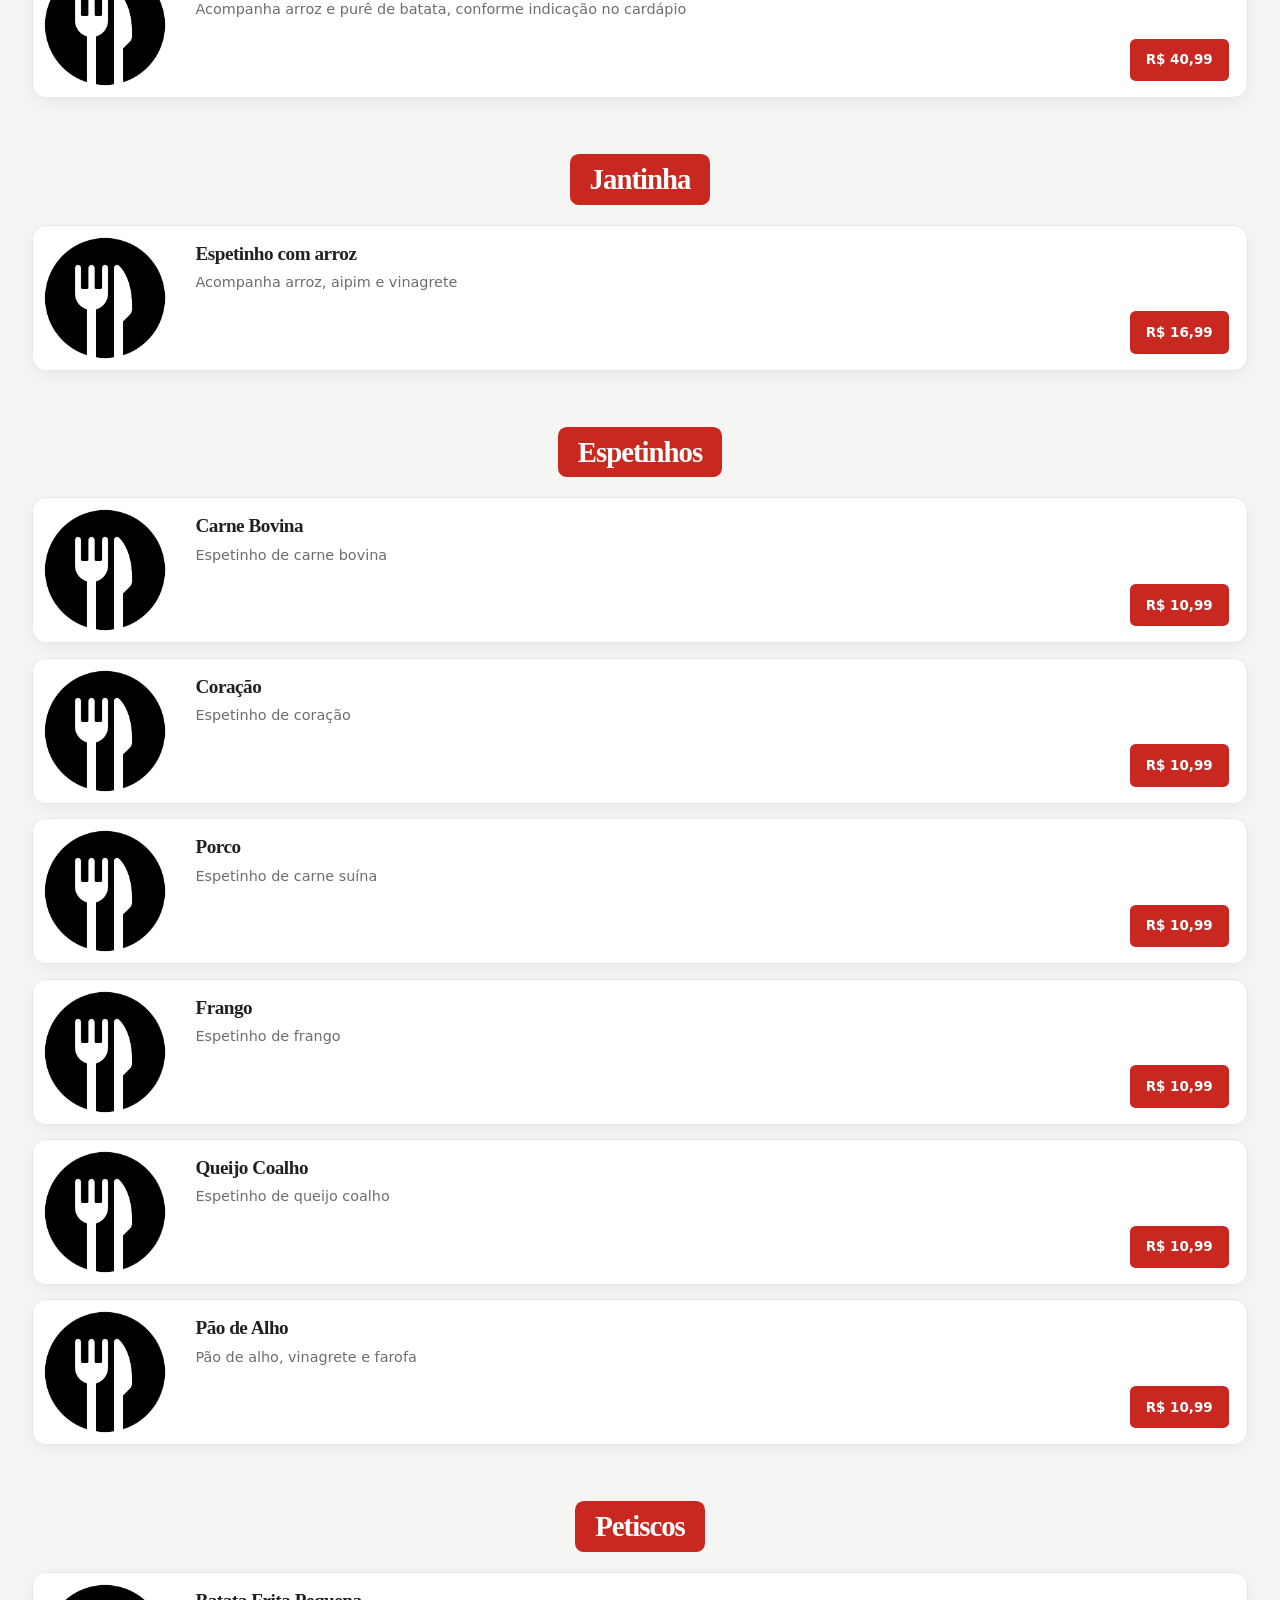
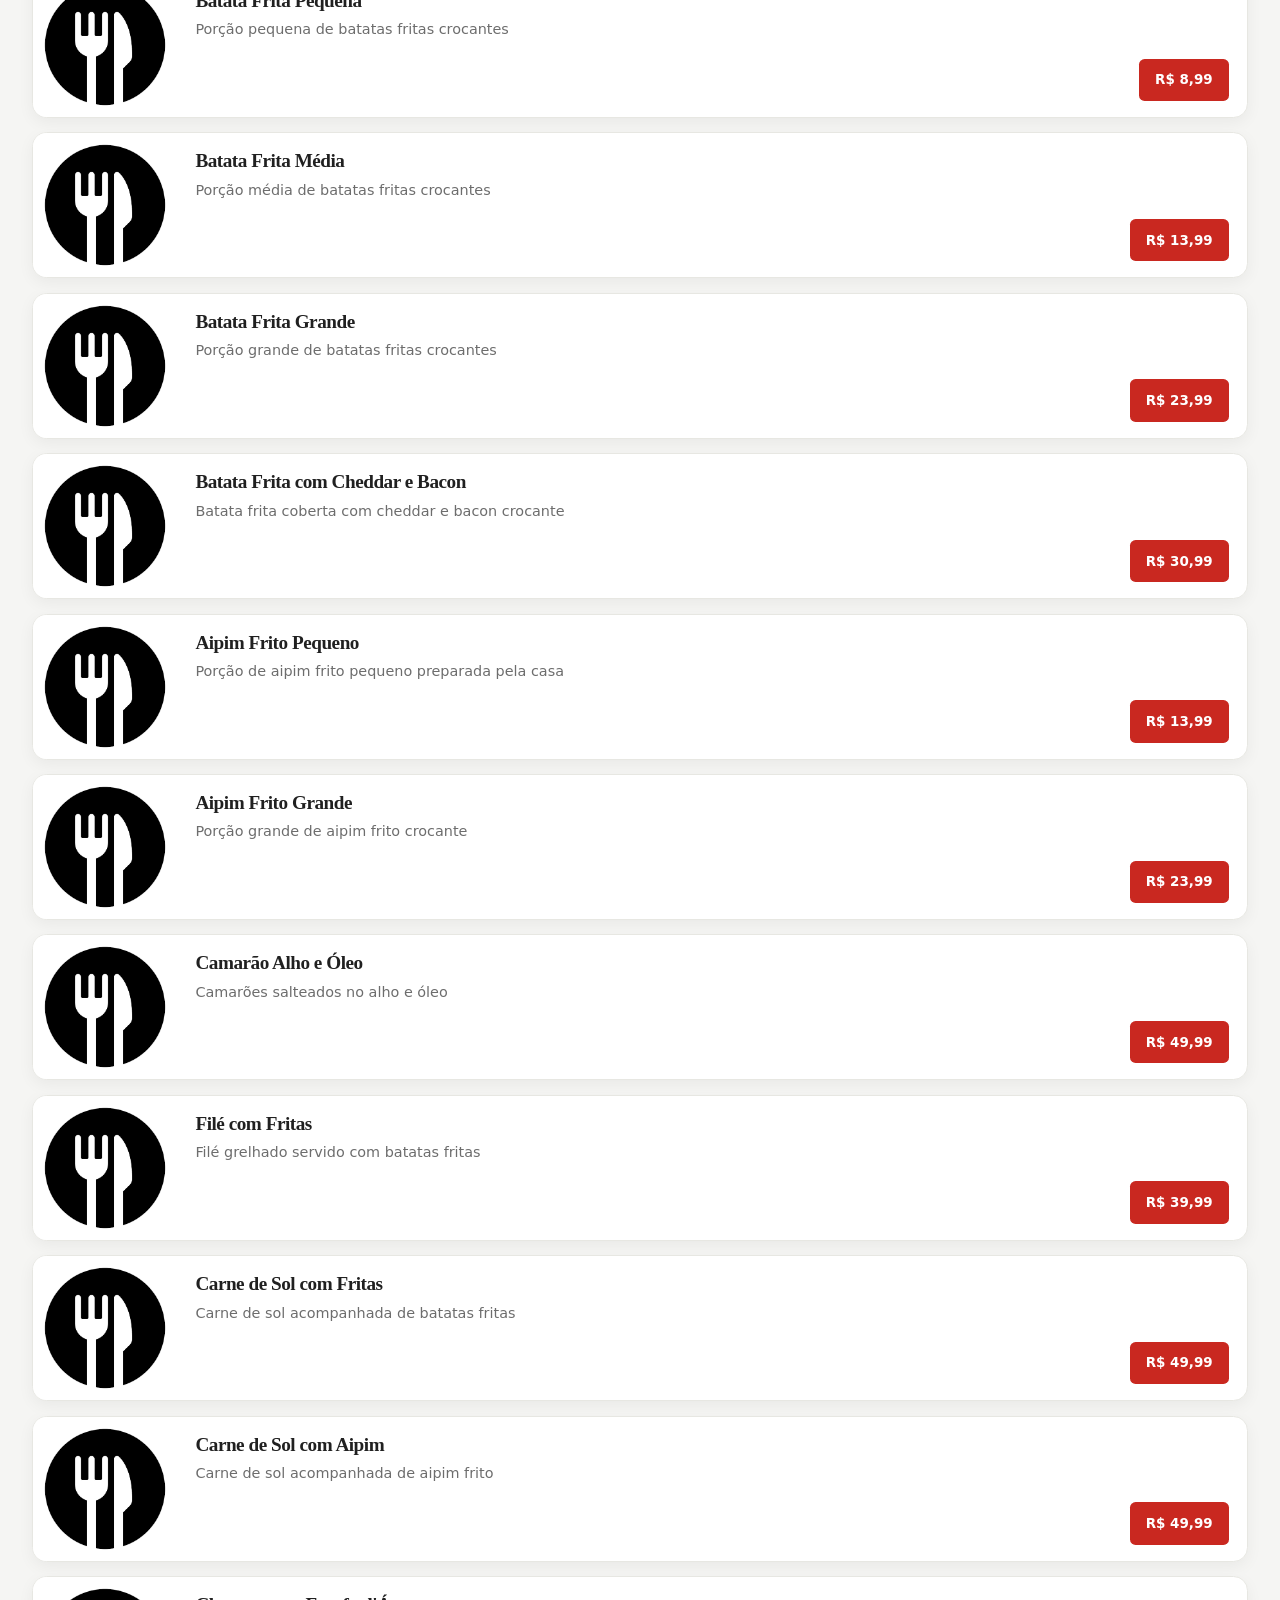
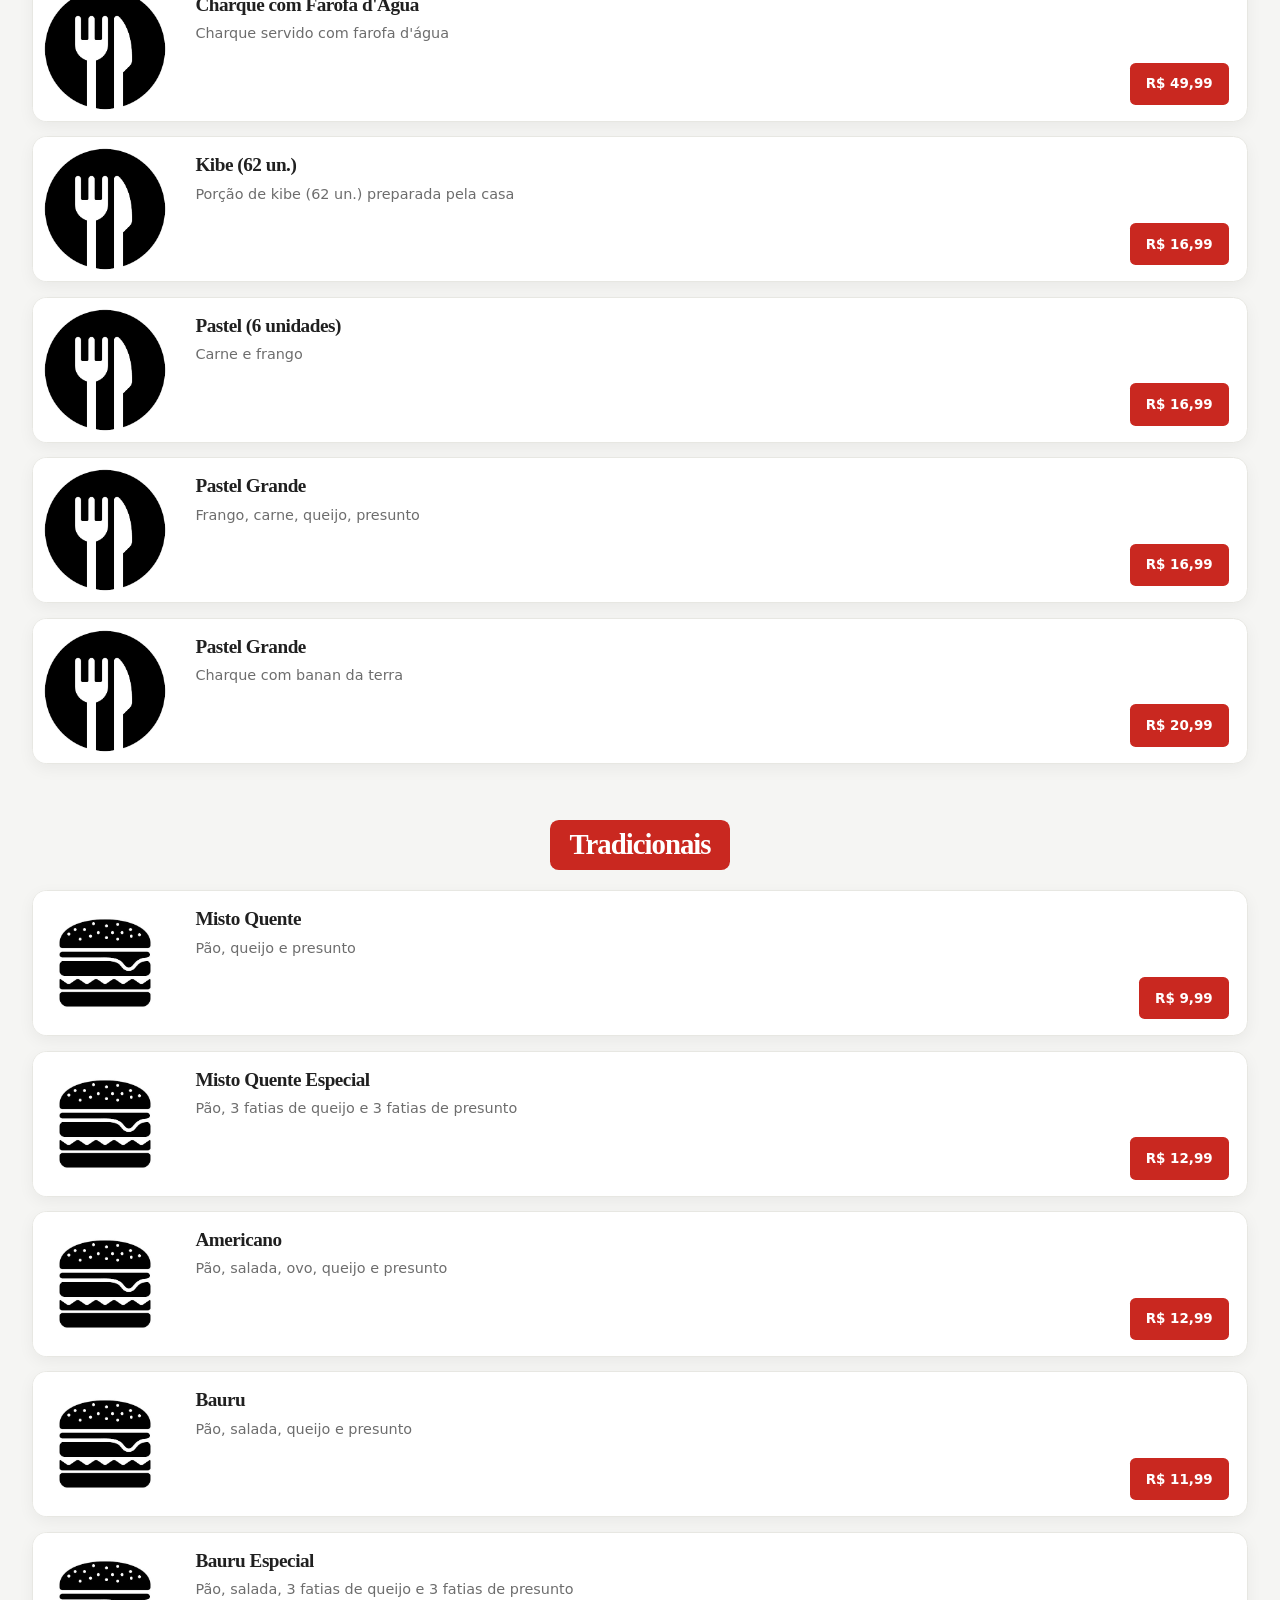
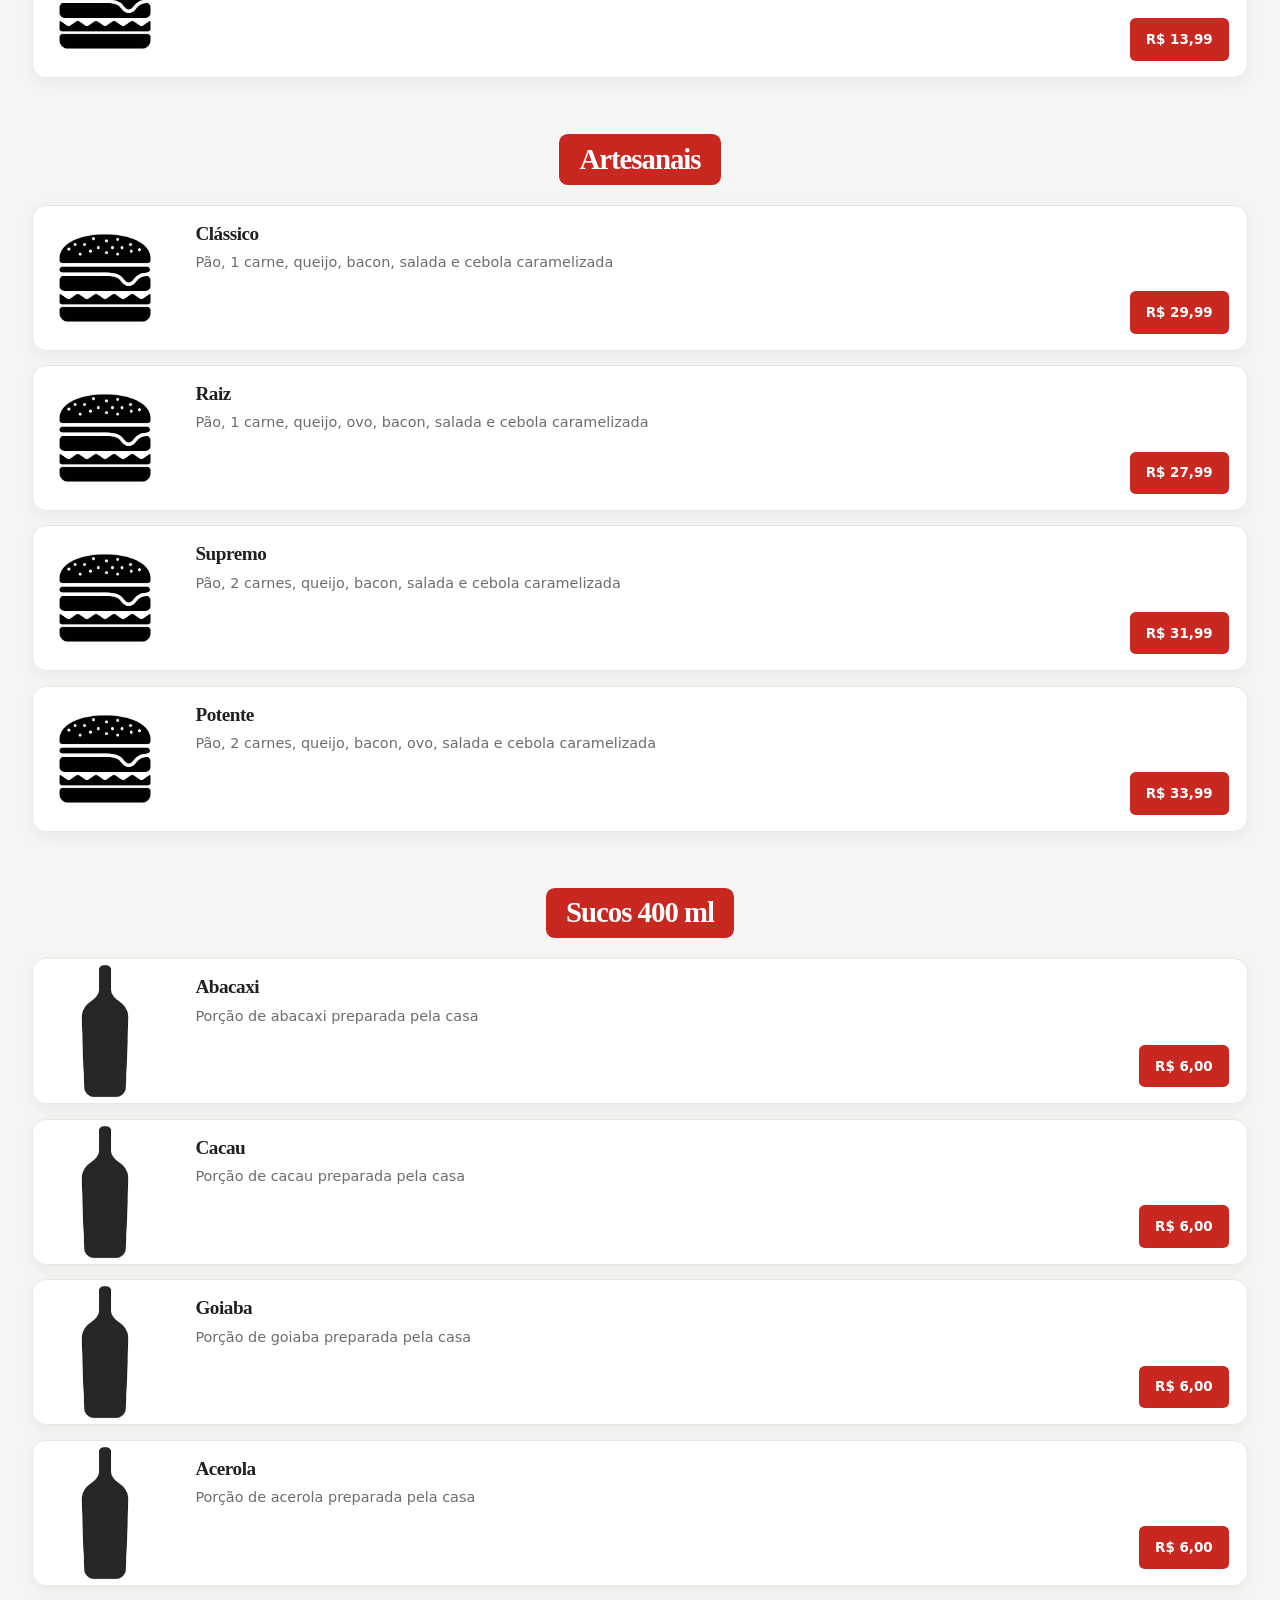
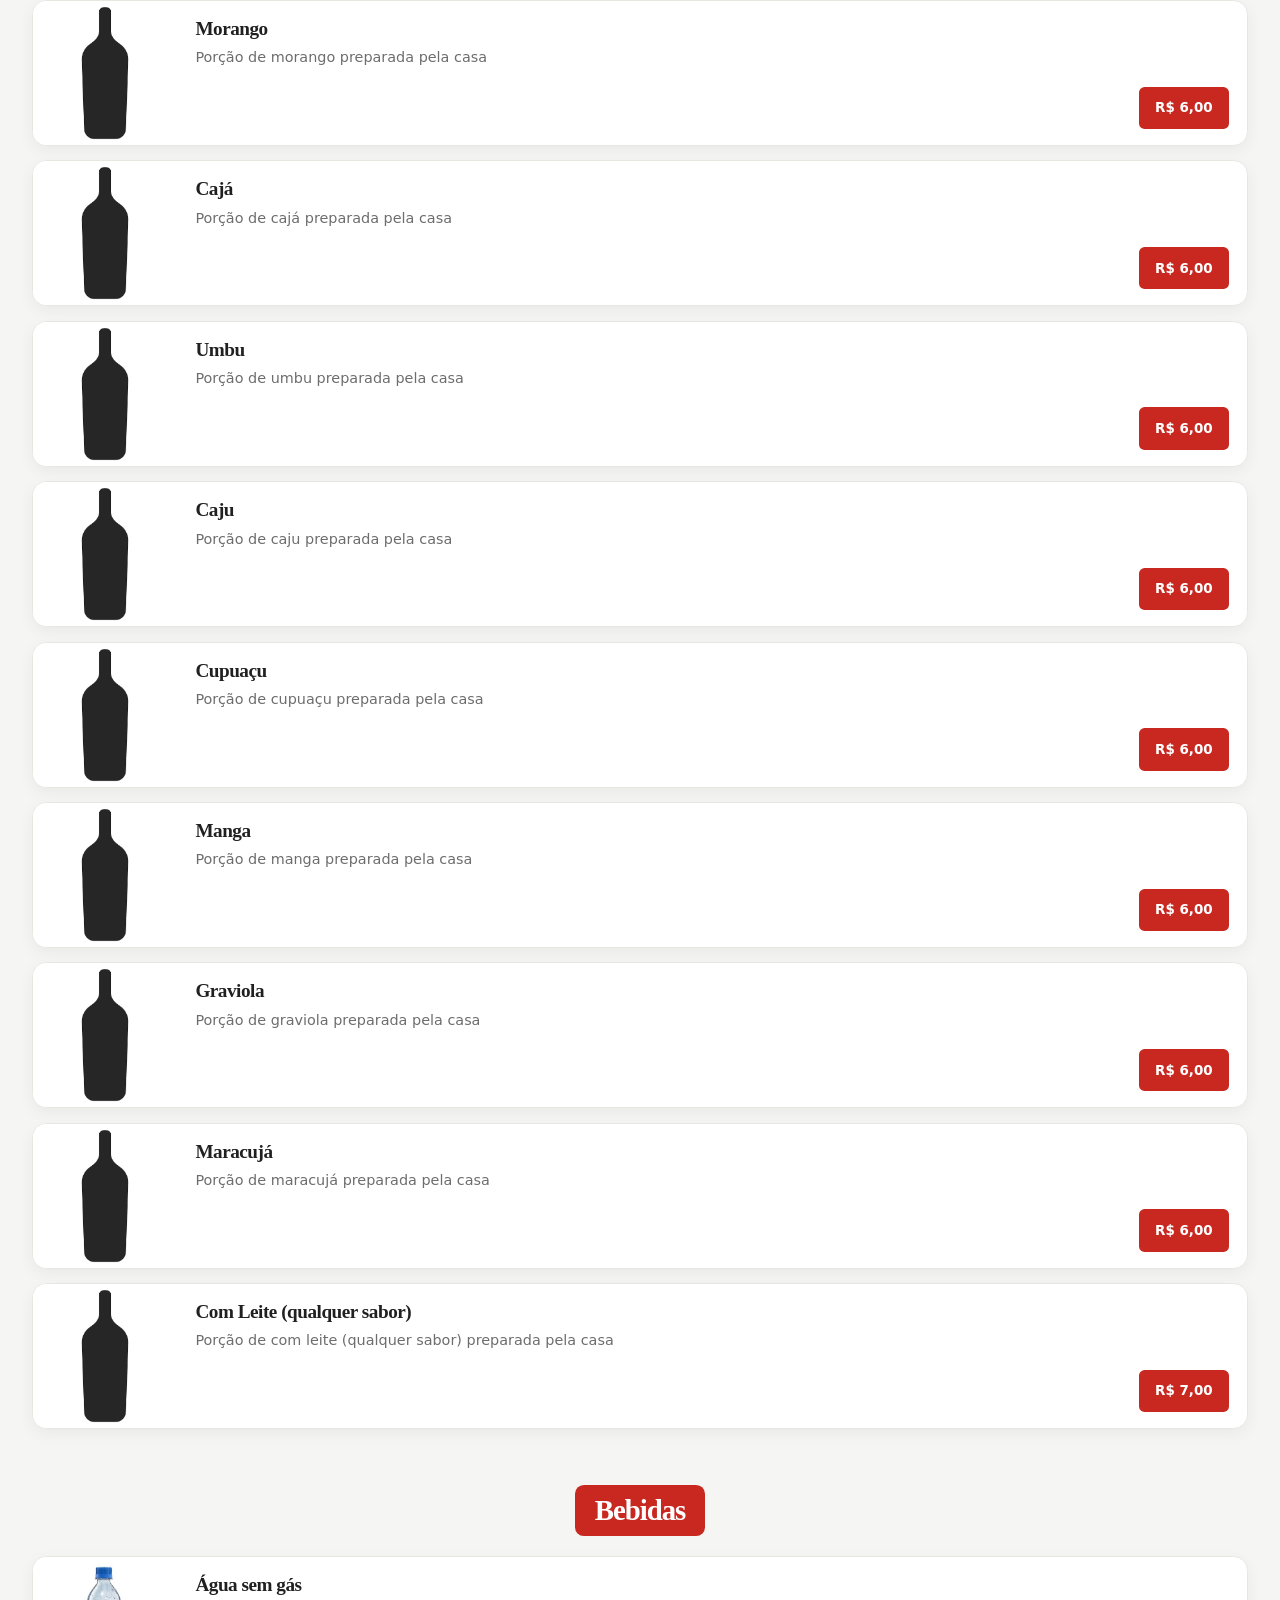
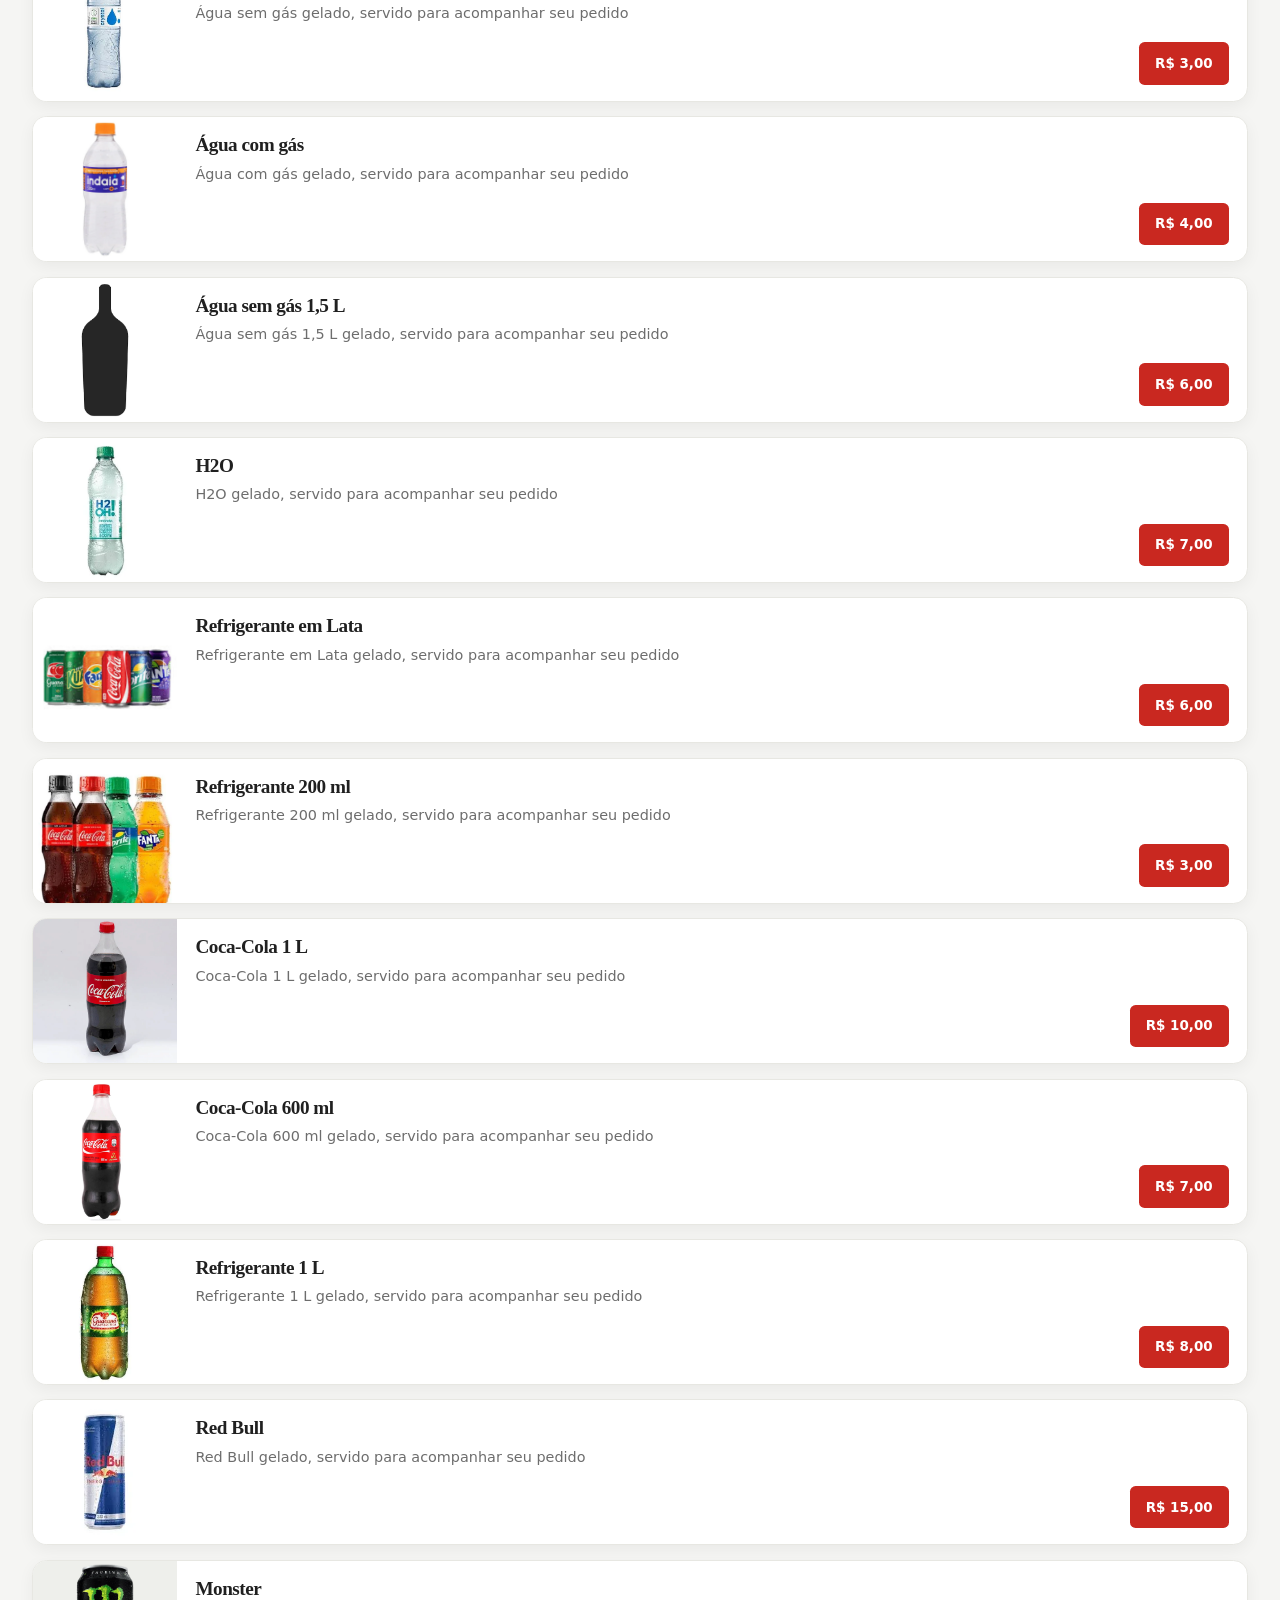
==== commit 2fab18fe: "Refresh menu pricing and cart presentation Update menu prices and offerings, add the Jantinha catego" ====
--- a/main/index.html
+++ b/main/index.html
@@ -258,6 +258,7 @@
     </dialog>
     <dialog class="order-bag" id="order-bag" aria-label="Sua sacola">
       <div class="order-bag__header">
+        <h2>Sua sacola</h2>
         <button class="order-bag__close" type="button" aria-label="Fechar sacola">
           <svg viewBox="0 0 24 24" aria-hidden="true">
             <path
--- a/main/style.css
+++ b/main/style.css
@@ -112,7 +112,7 @@
   top: 0;
   padding: 0.75rem clamp(1rem, 4vw, 2.5rem);
   border-bottom: 1px solid rgb(32 32 32 / 14%);
-  background: #fff;
+  background: var(--color-gold);
   box-shadow: 0 0.35rem 1.4rem rgb(32 32 32 / 12%);
   color: #000;
 }
@@ -685,6 +685,23 @@
   line-height: 1;
 }
 
+.catalog-quantity__summary {
+  display: inline-flex;
+  min-width: 4.4rem;
+  flex-direction: column;
+  align-items: center;
+  justify-content: center;
+  line-height: 1.1;
+  text-align: center;
+}
+
+.catalog-quantity__summary small {
+  margin-top: 0.15rem;
+  color: rgb(255 255 255 / 82%);
+  font-size: 0.68rem;
+  font-weight: 650;
+}
+
 .add-button:hover {
   background: var(--color-wine-dark);
   box-shadow: 0 0.35rem 0.8rem rgb(95 25 22 / 20%);
@@ -780,8 +797,9 @@
 
 .site-footer {
   padding: 2rem clamp(1rem, 4vw, 2.5rem);
-  background: #fff;
-  color: var(--color-ink);
+  border-top: 1px solid var(--color-wine);
+  background: var(--color-gold);
+  color: var(--color-wine);
   text-align: center;
 }
 
@@ -805,7 +823,7 @@
 }
 
 .site-footer__copyright {
-  color: var(--color-muted);
+  color: var(--color-wine);
   font-size: 0.78rem;
 }
 
@@ -851,6 +869,7 @@
 }
 
 .order-bag__header {
+  position: relative;
   display: flex;
   min-height: 5rem;
   align-items: center;
@@ -862,6 +881,9 @@
 }
 
 .order-bag__header h2 {
+  position: absolute;
+  left: 50%;
+  transform: translateX(-50%);
   margin: 0;
   color: var(--color-wine);
   font-family: Georgia, "Times New Roman", serif;
@@ -880,6 +902,7 @@
   background: var(--color-wine);
   color: #fff;
   cursor: pointer;
+  margin-left: auto;
   transition: background-color 160ms ease, transform 160ms ease;
 }
 
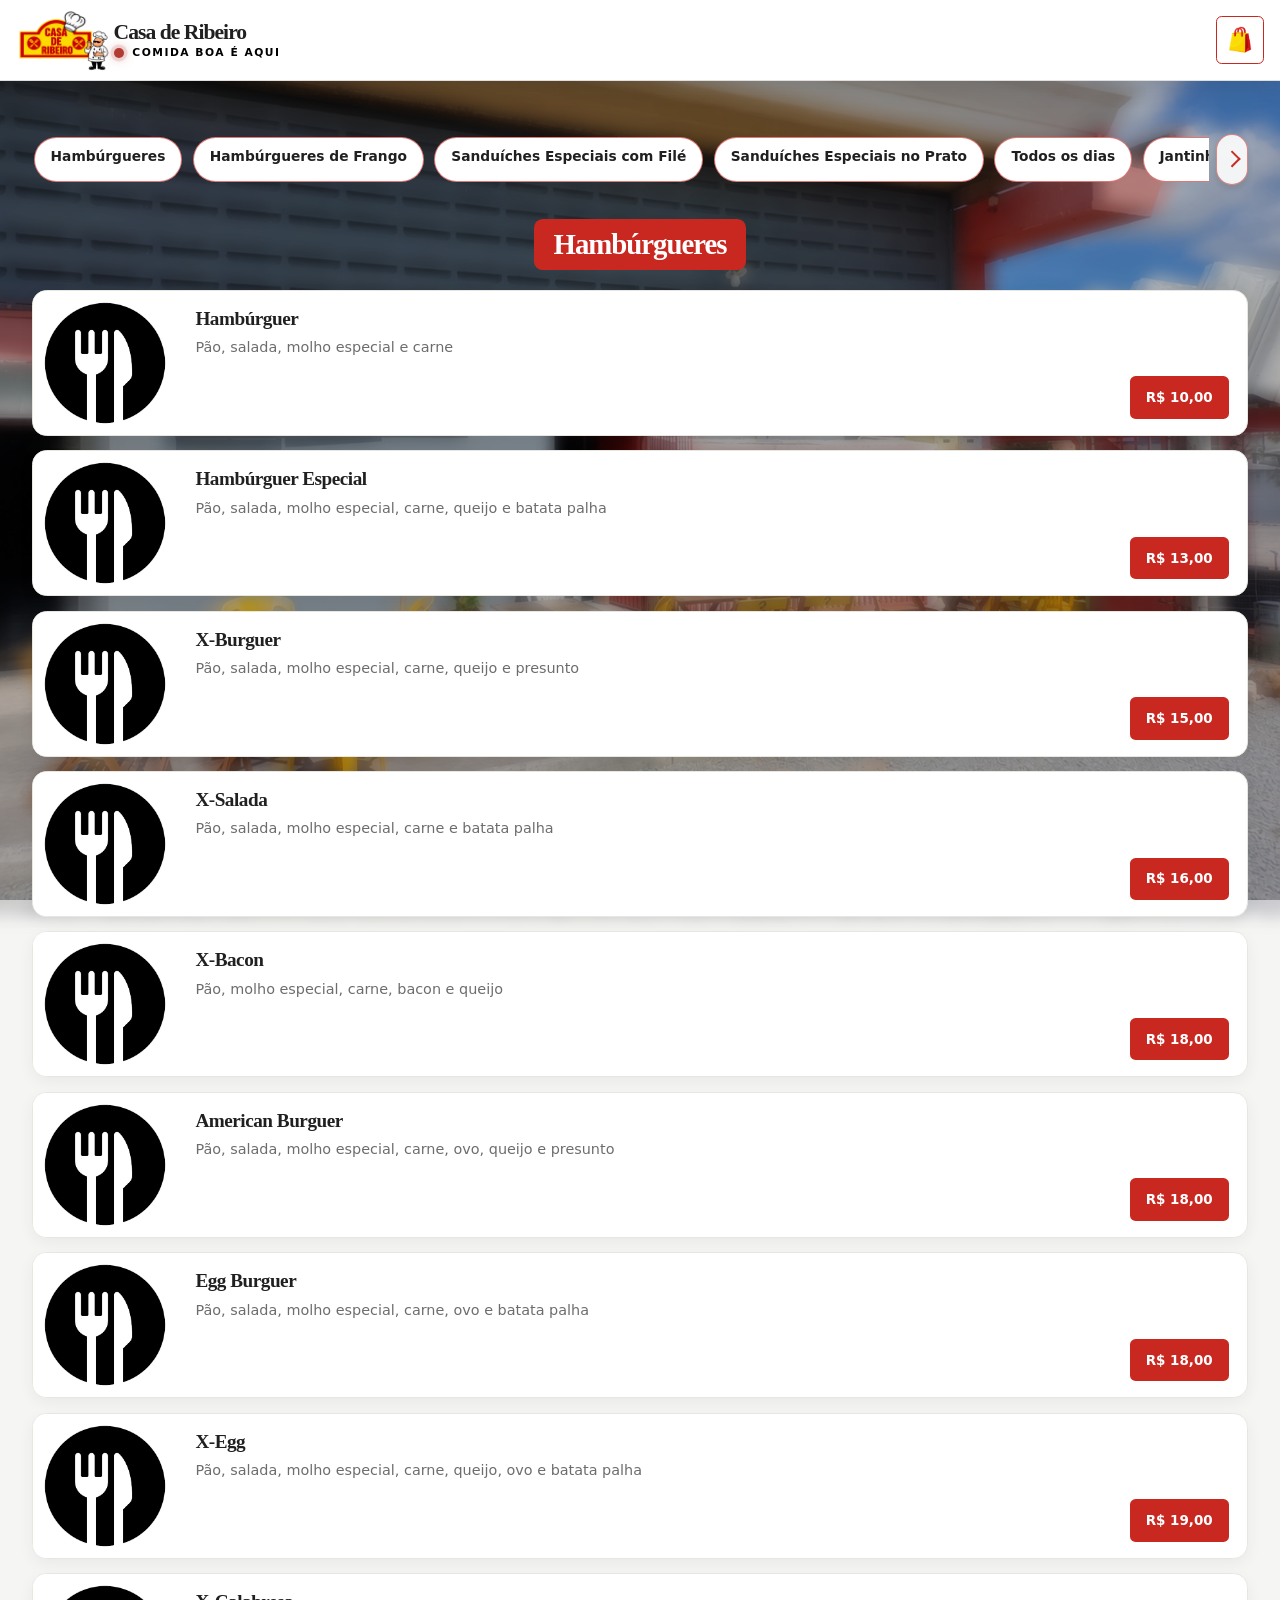
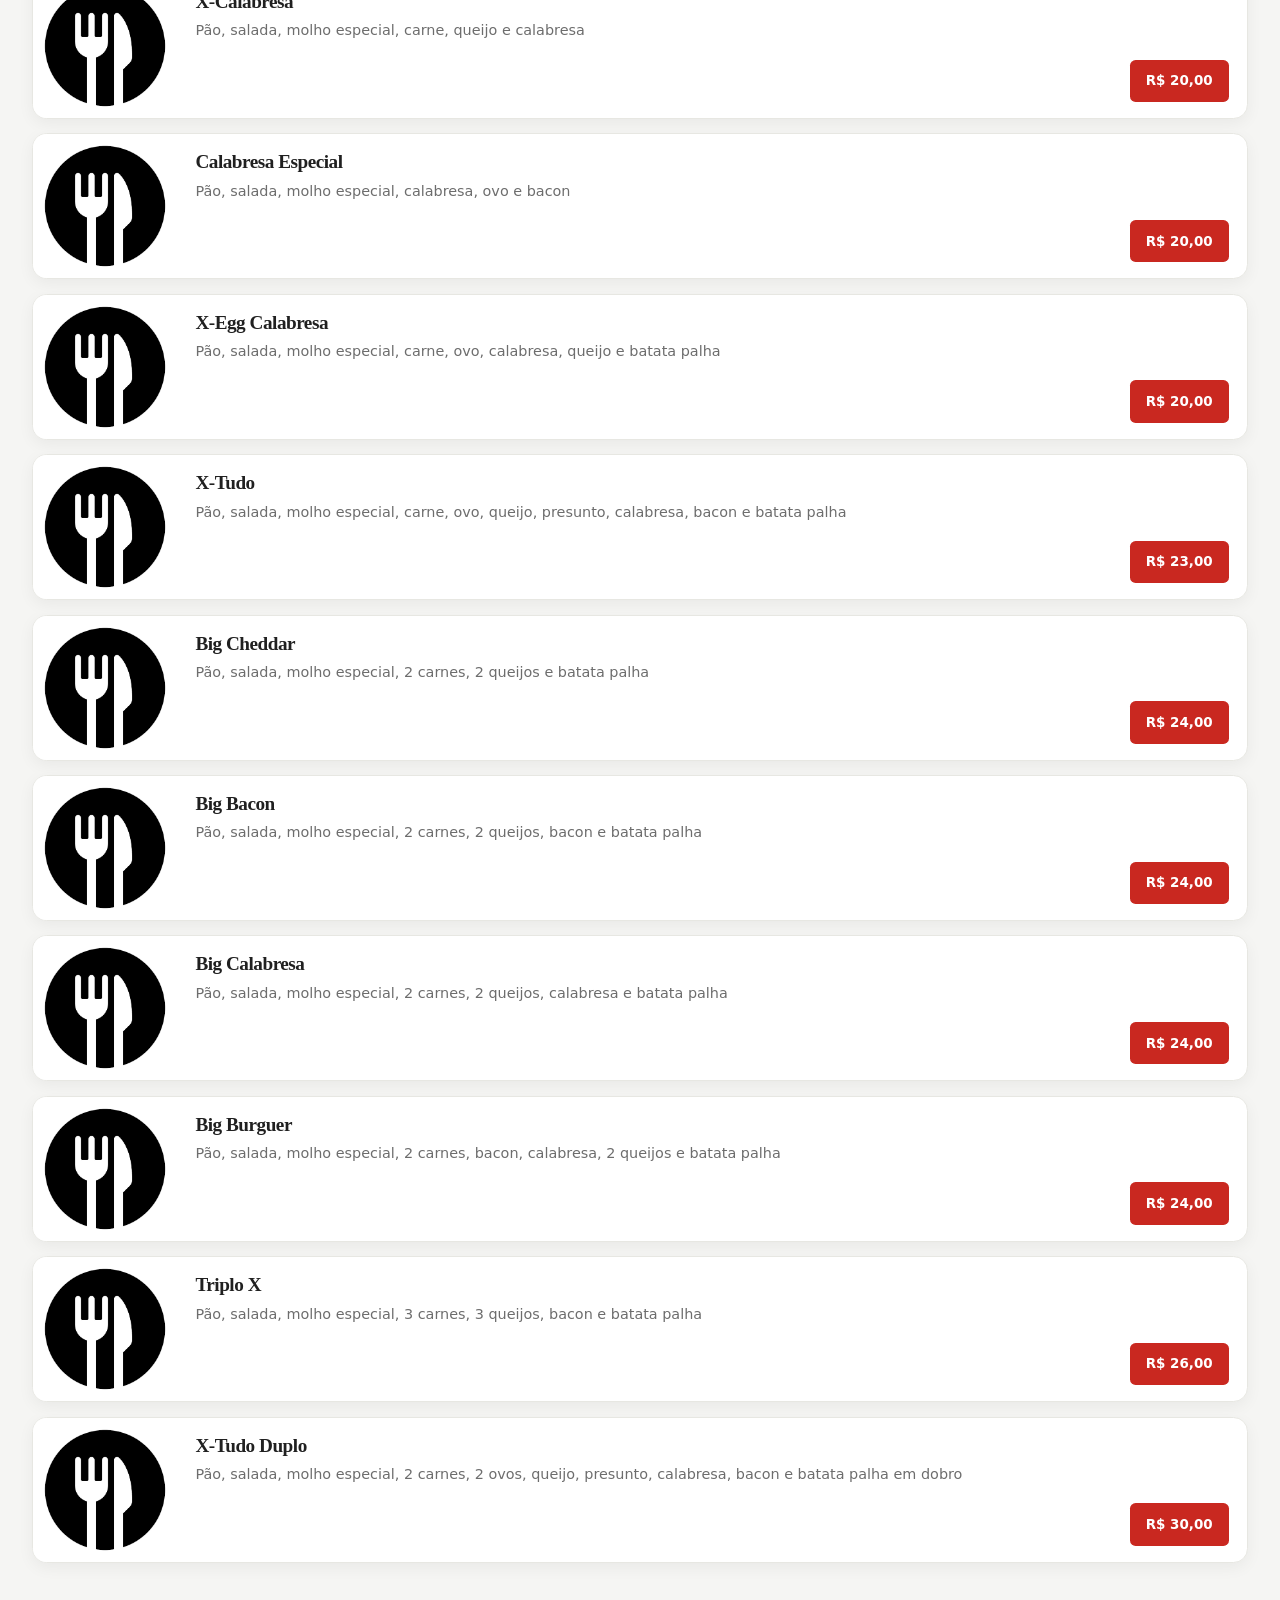
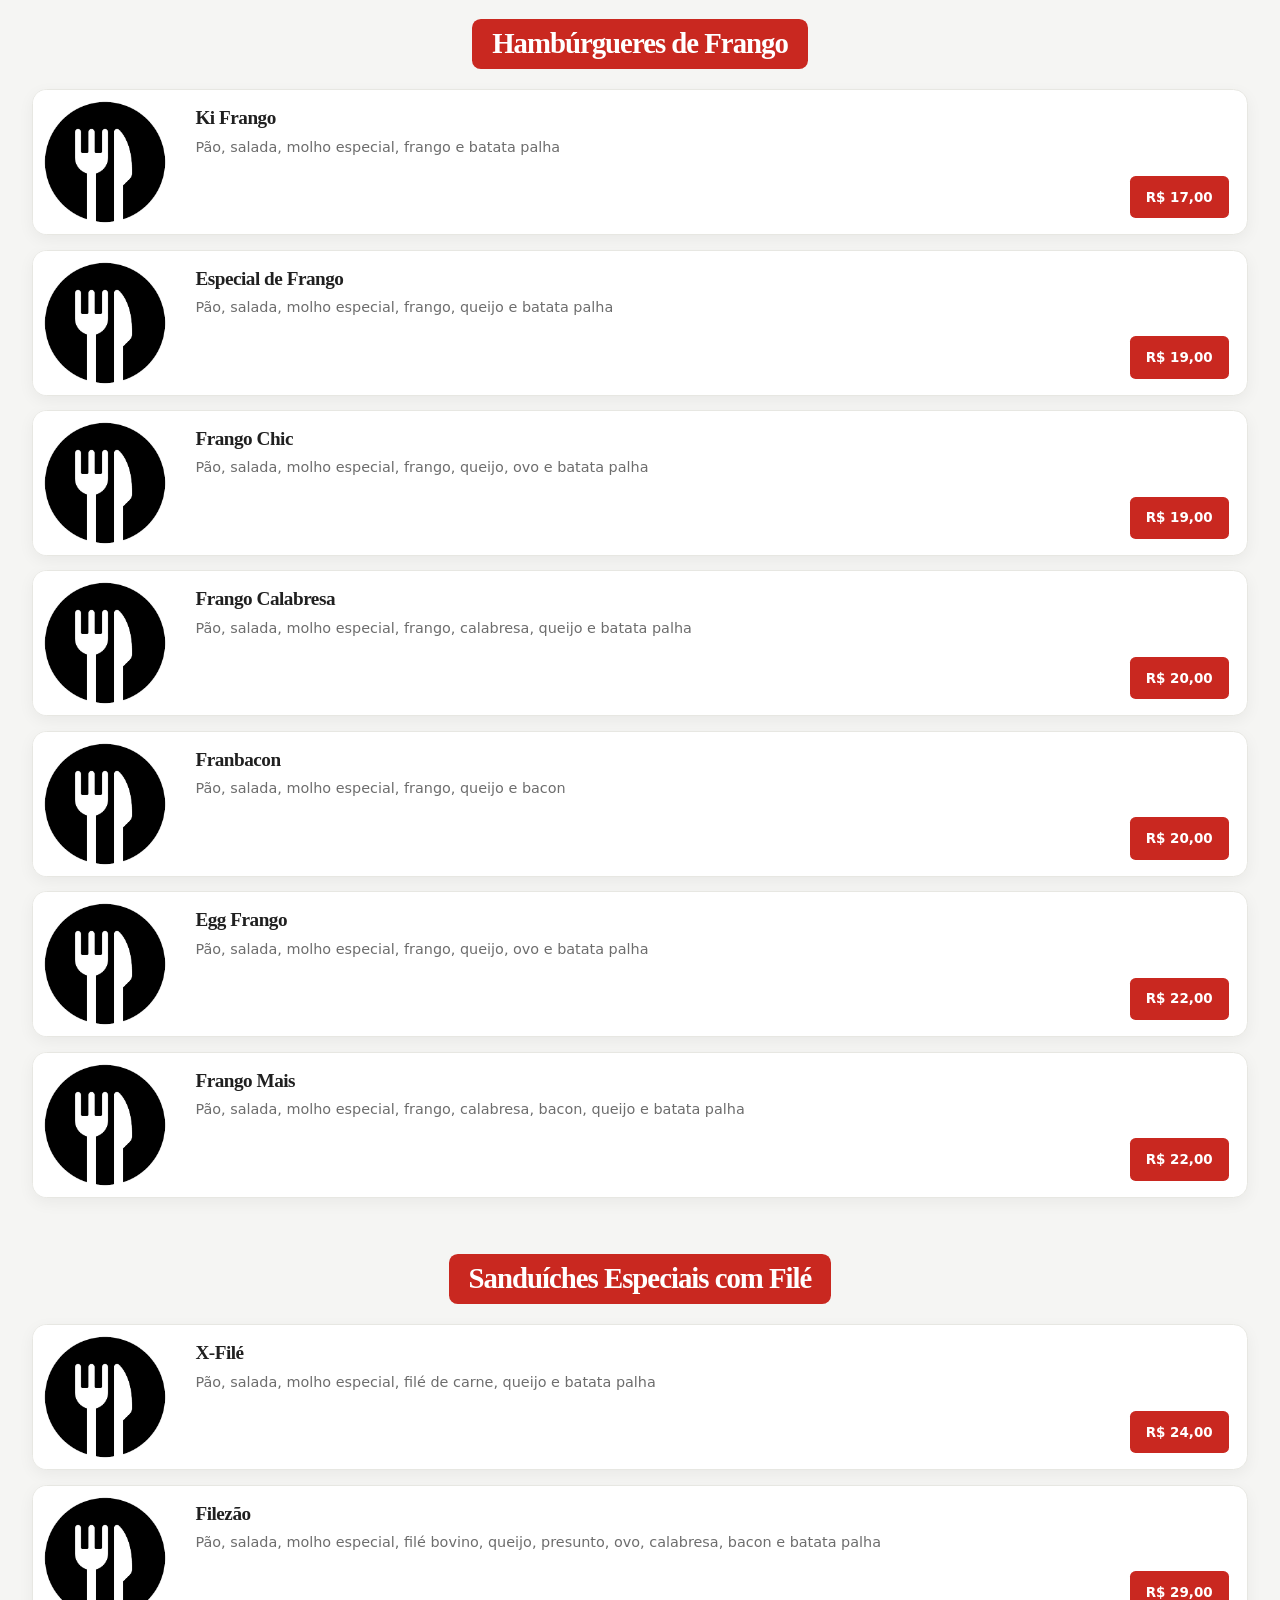
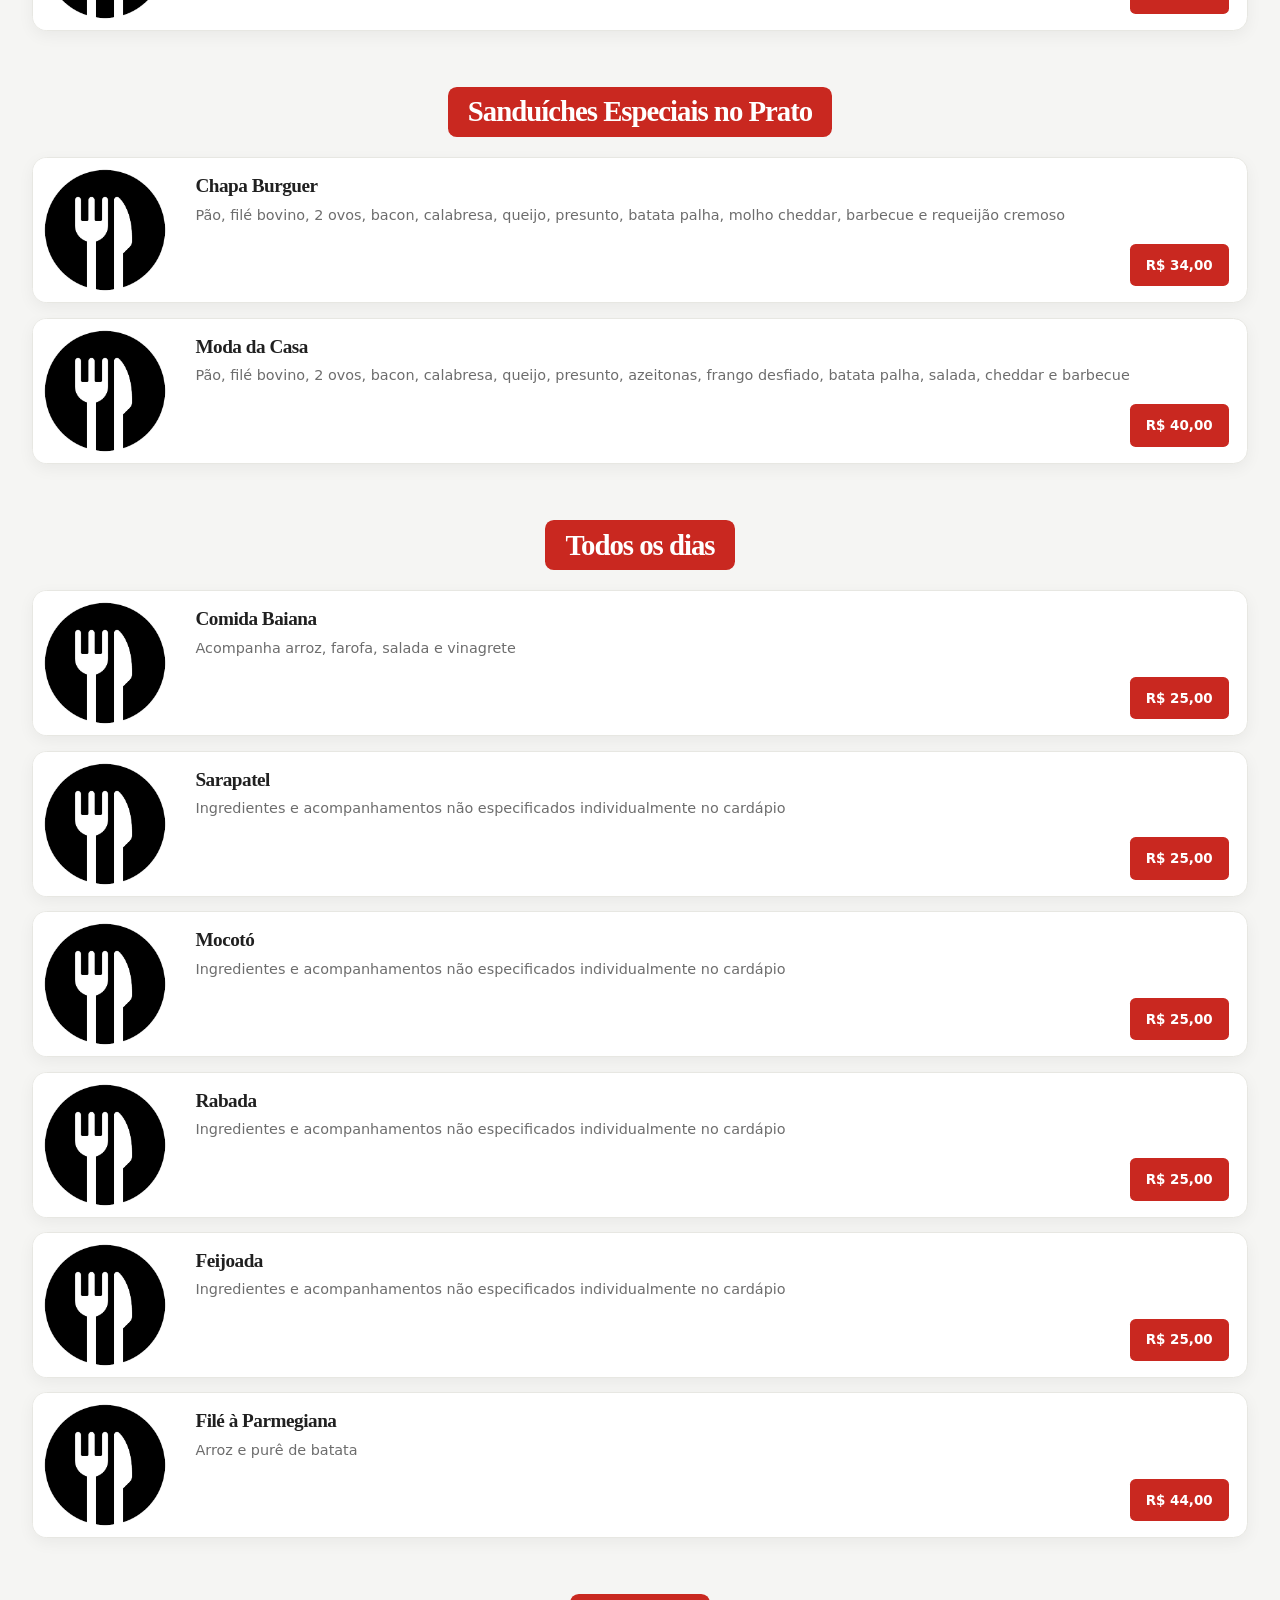
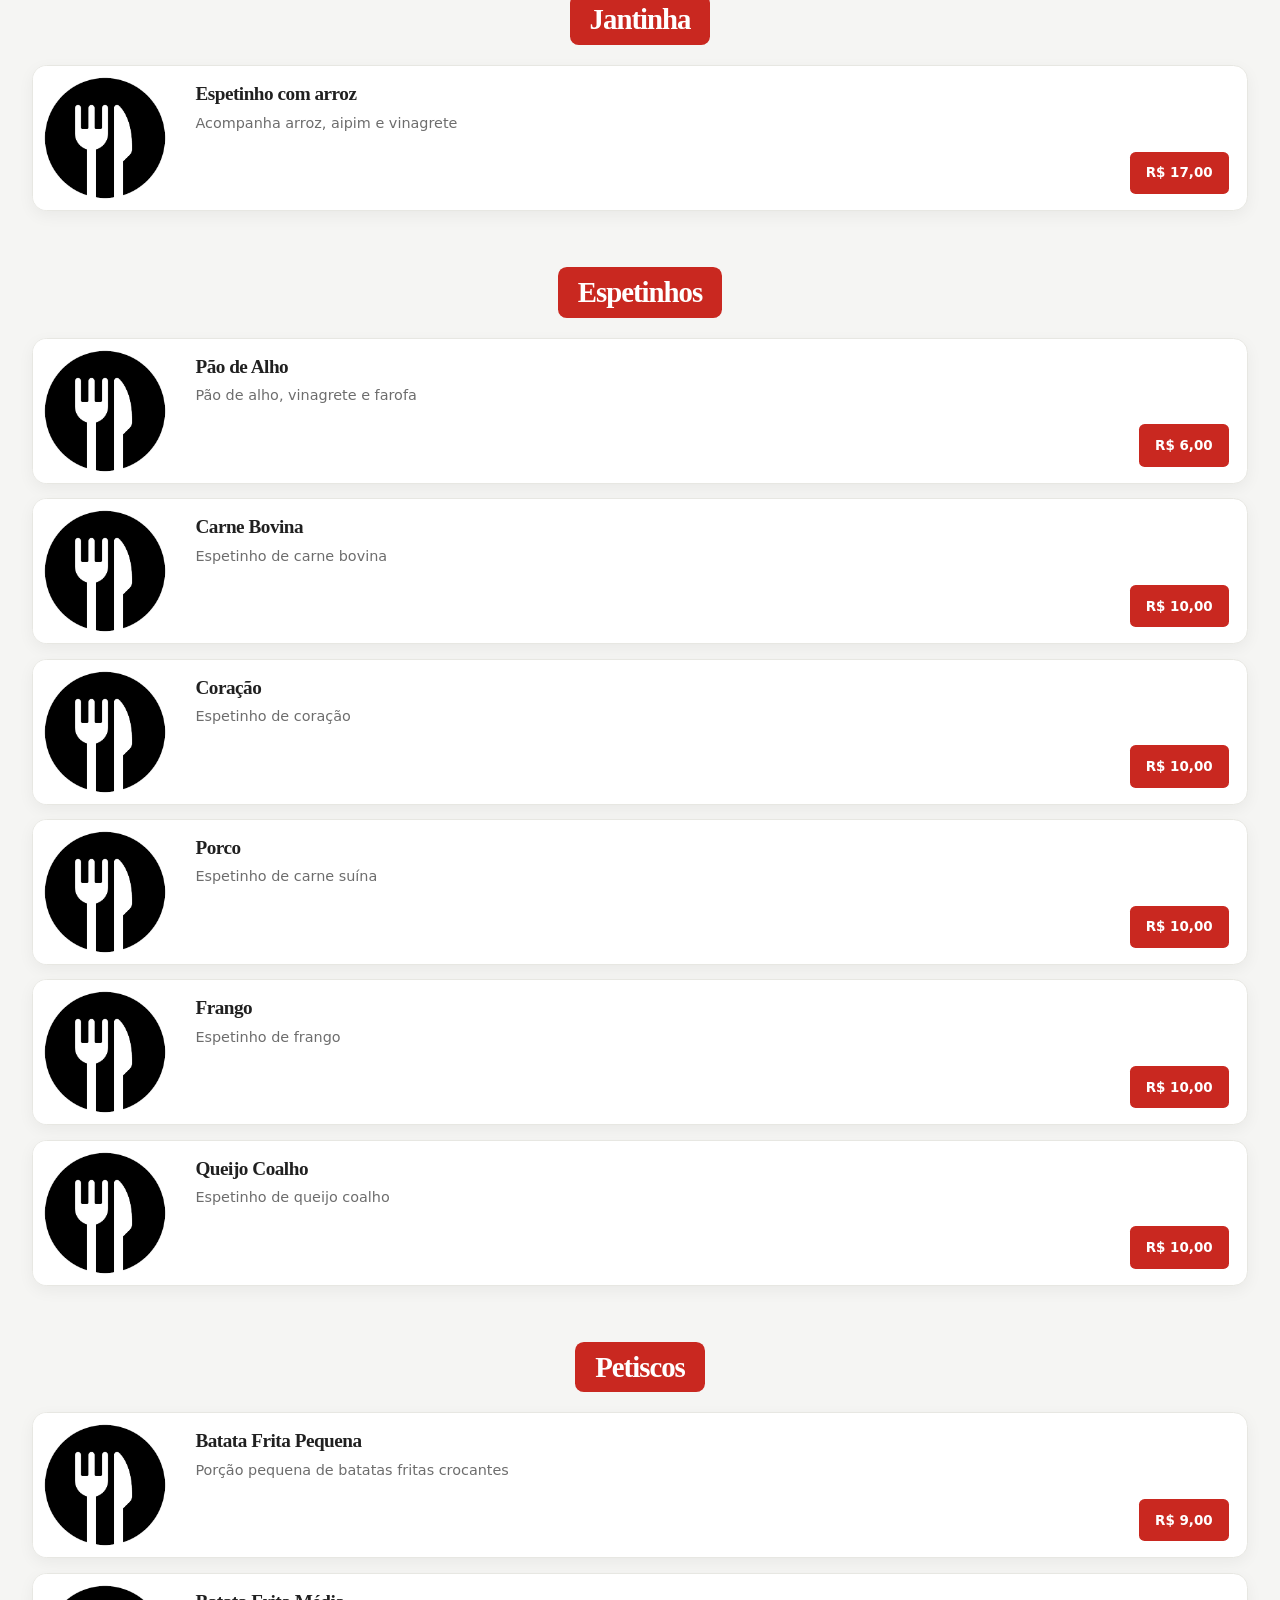
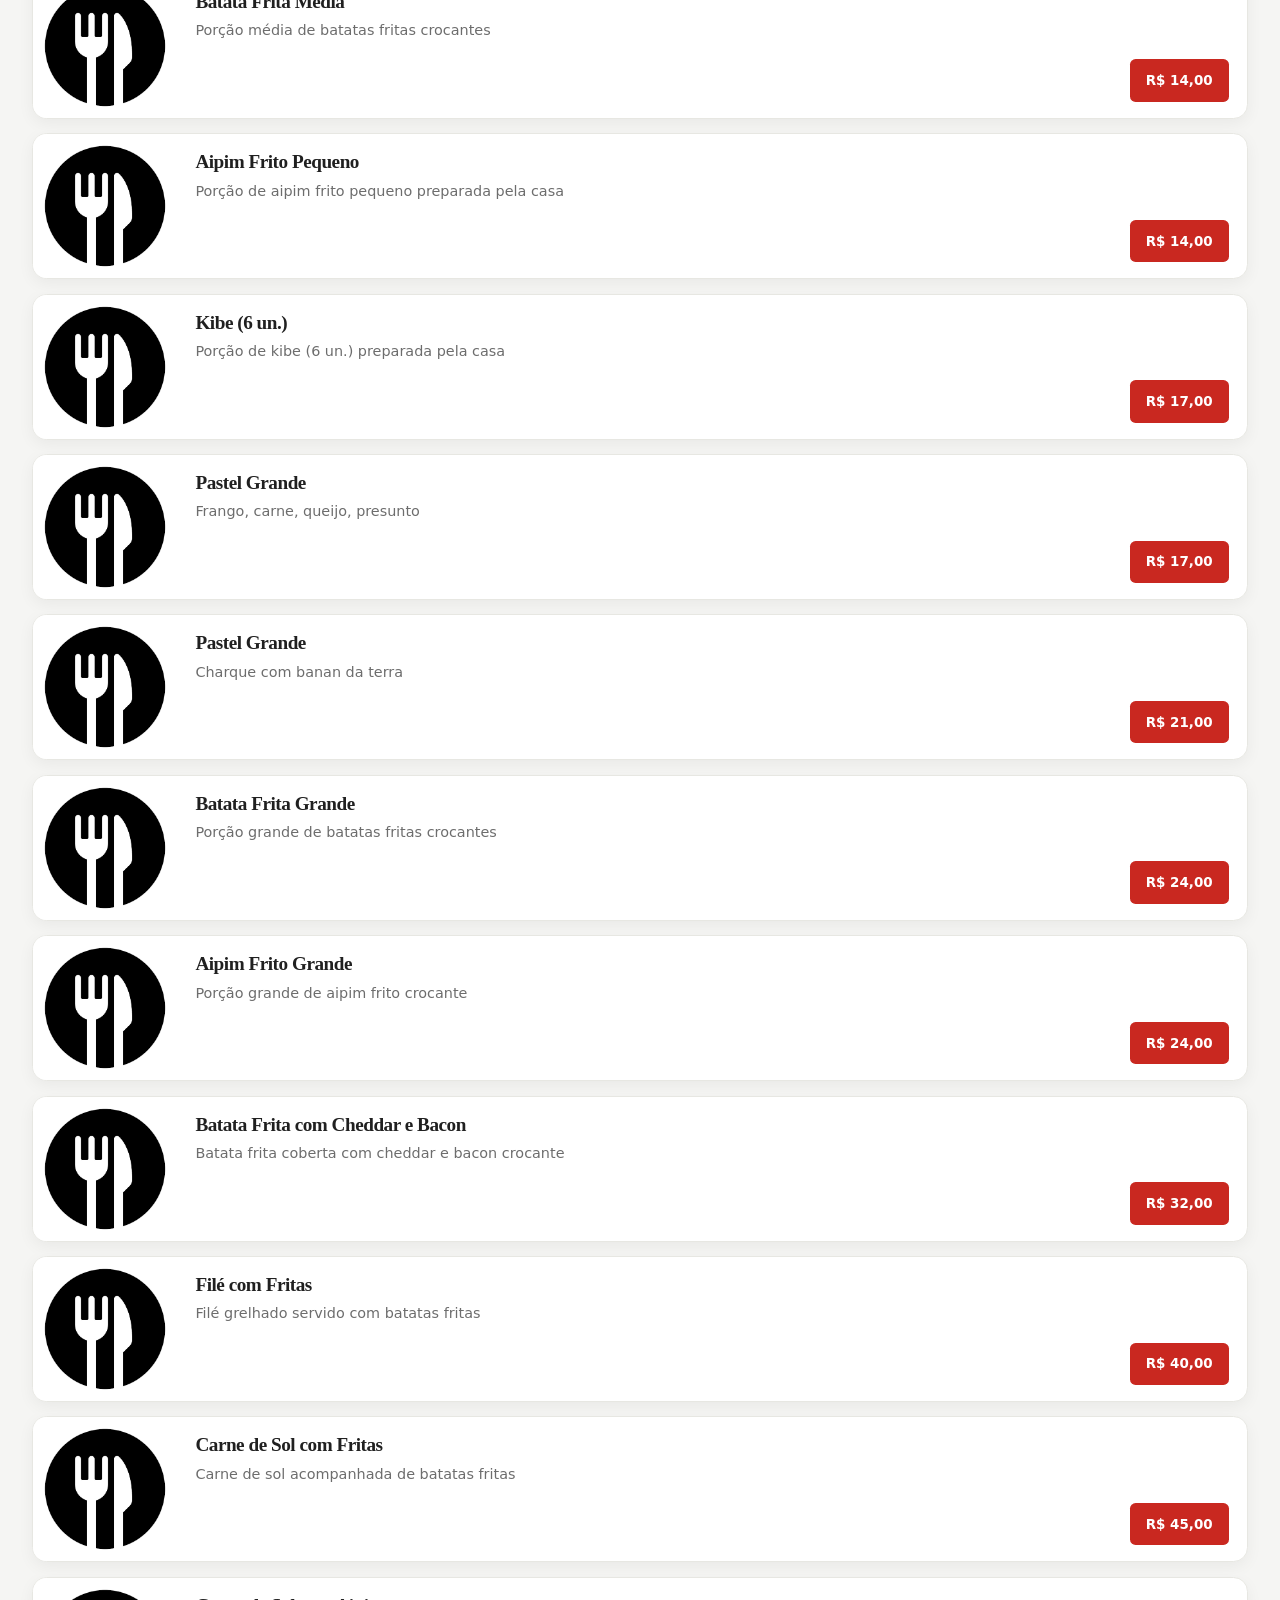
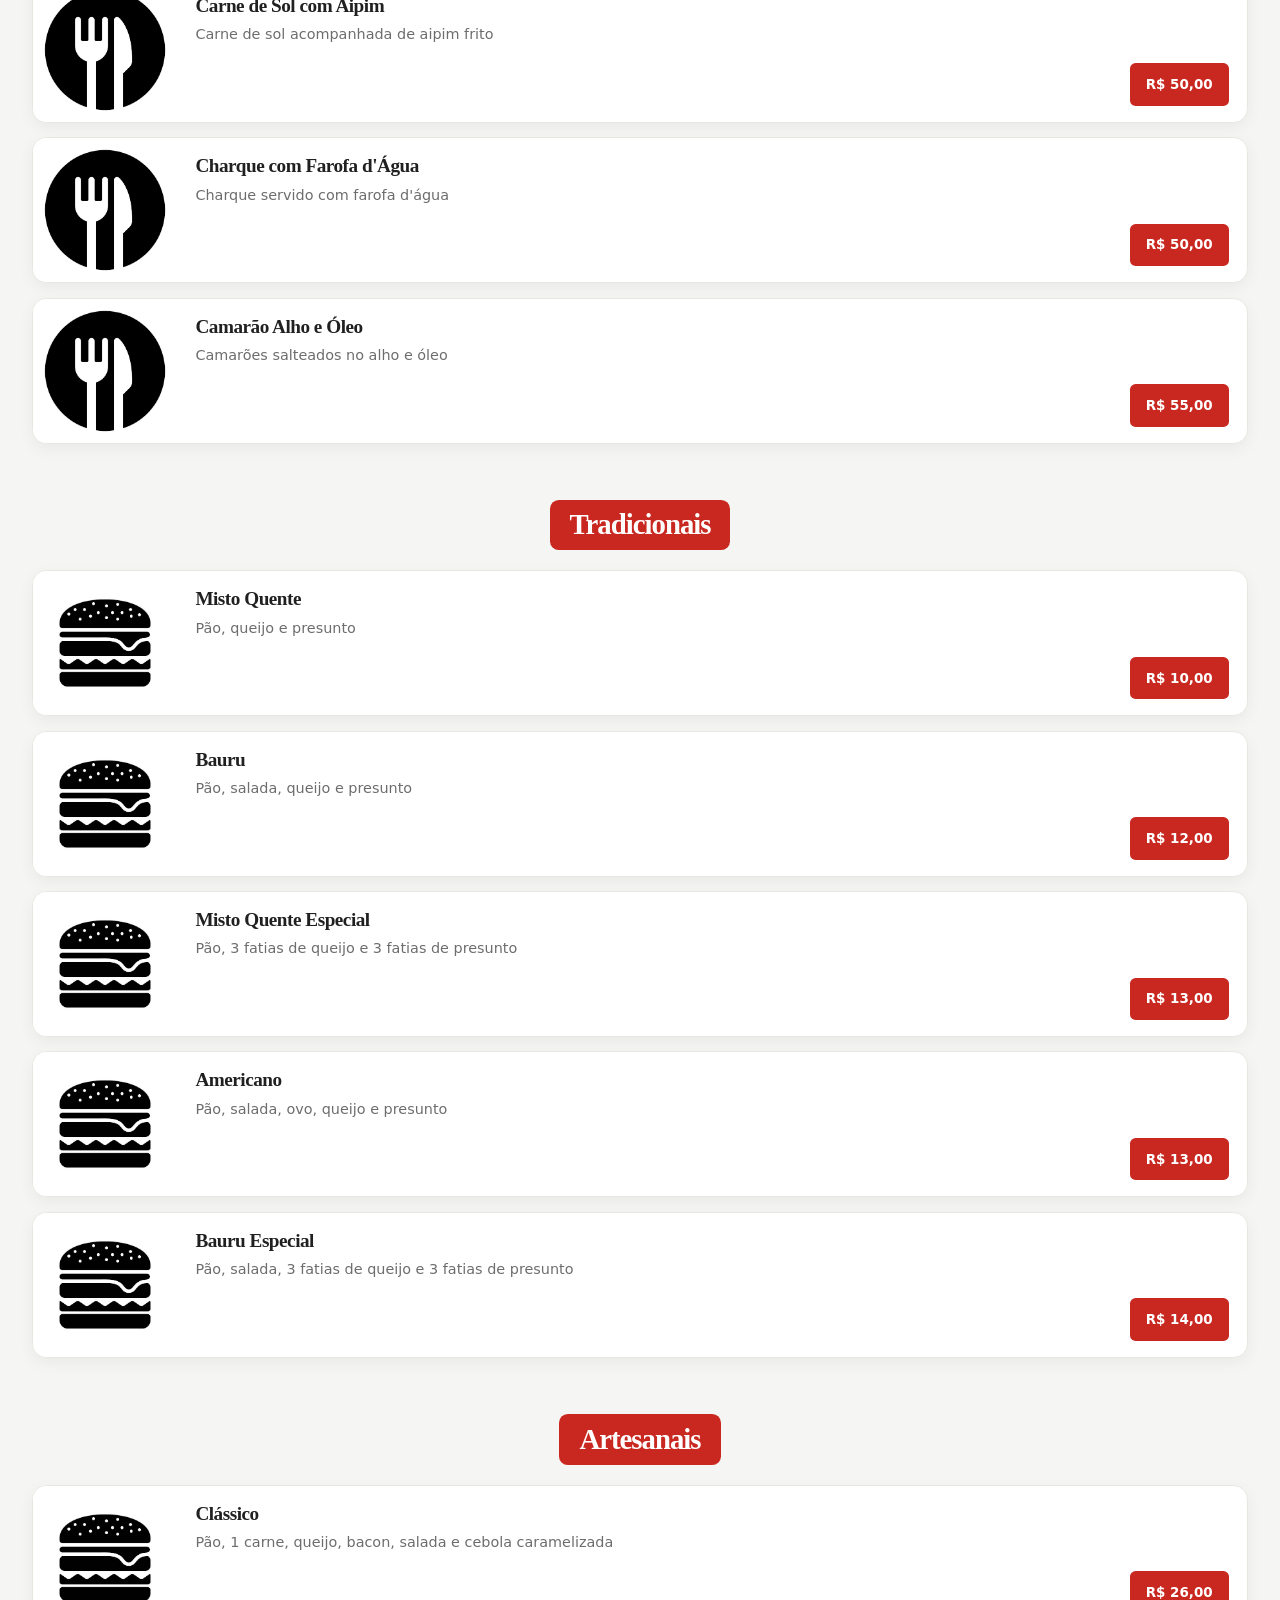
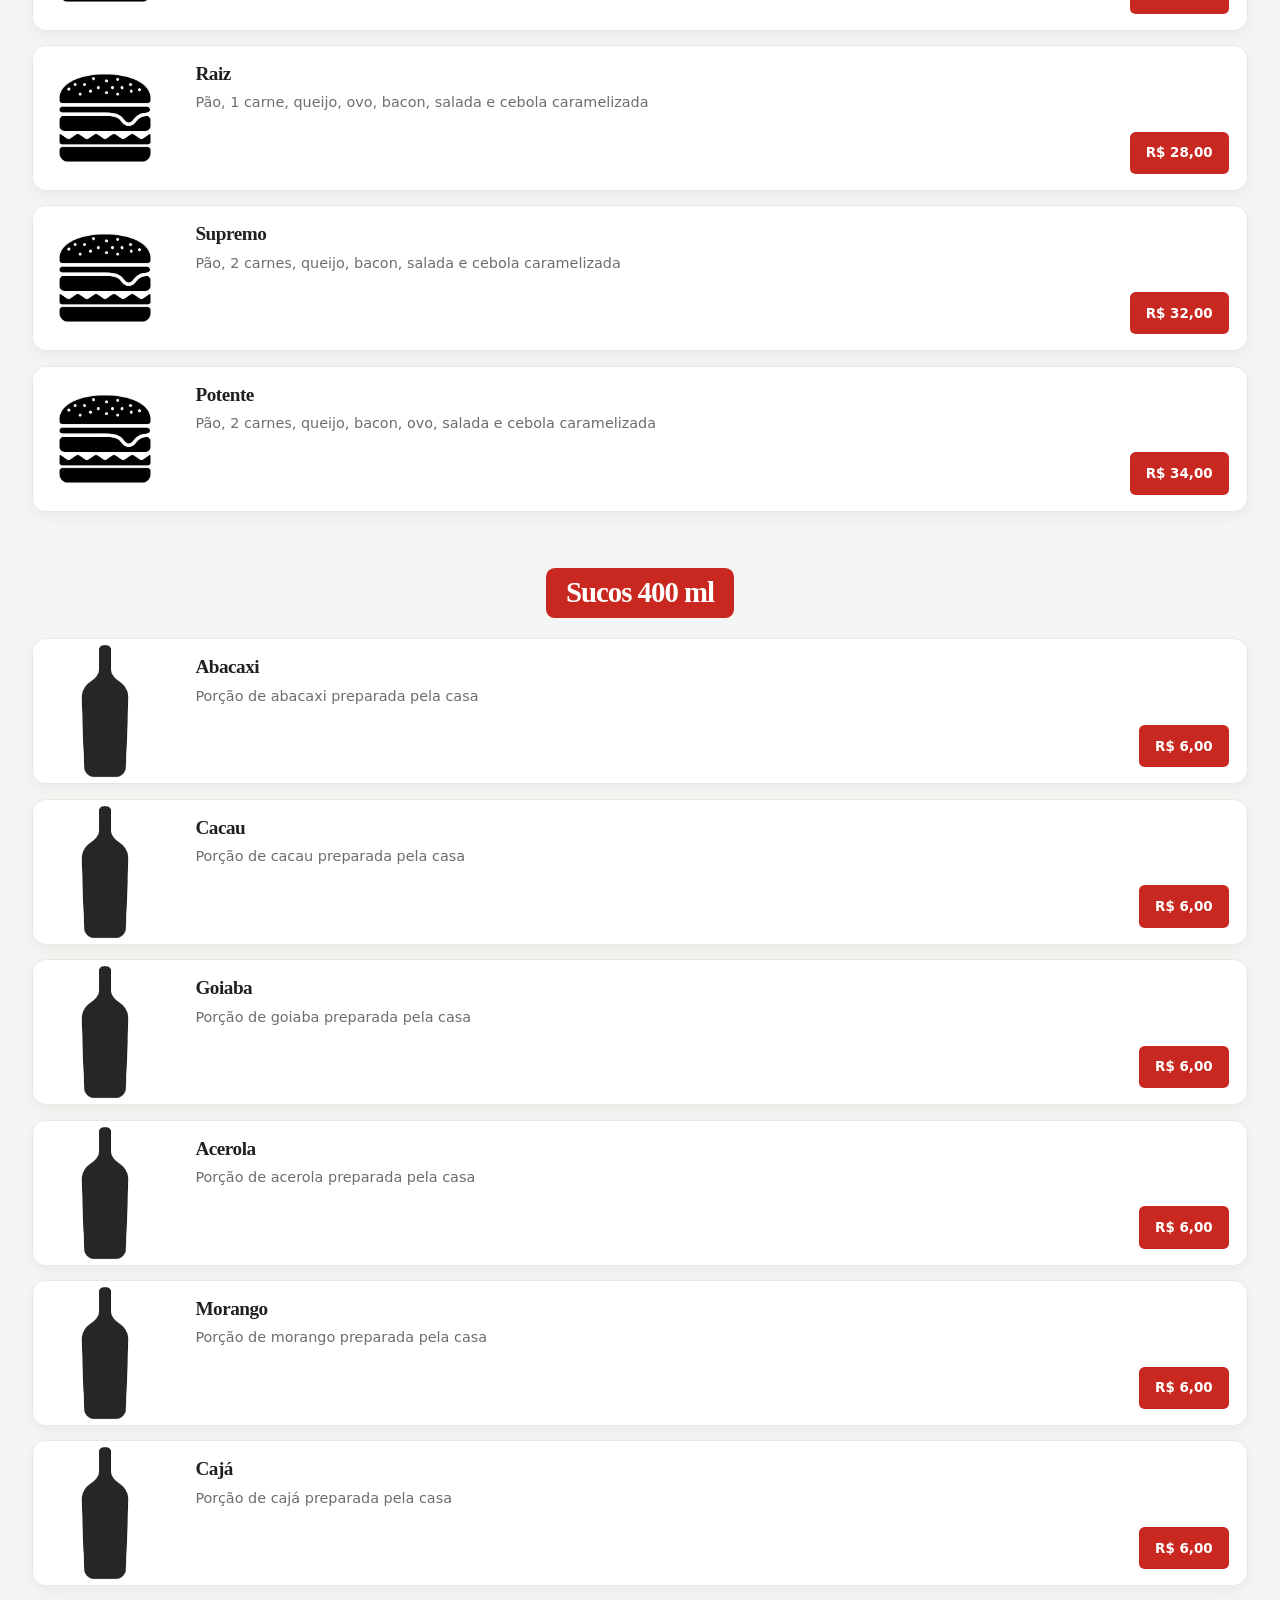
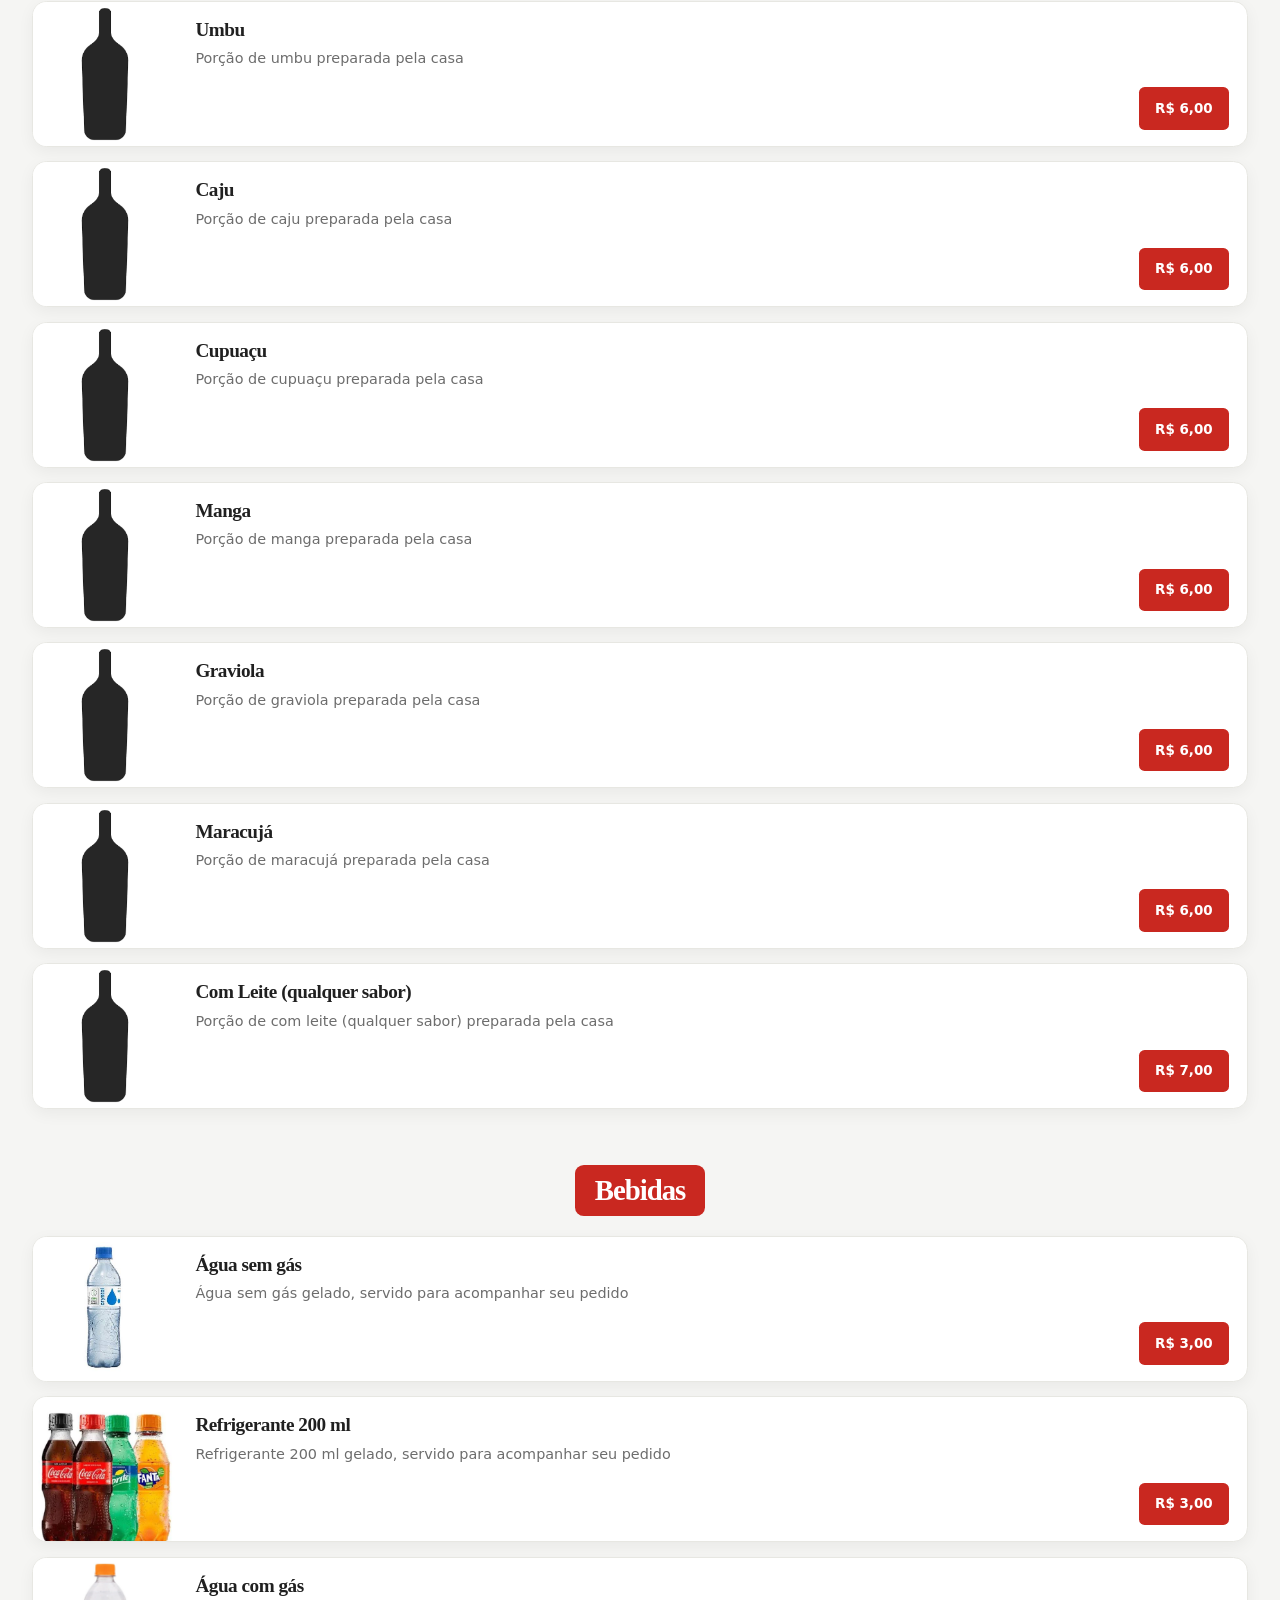
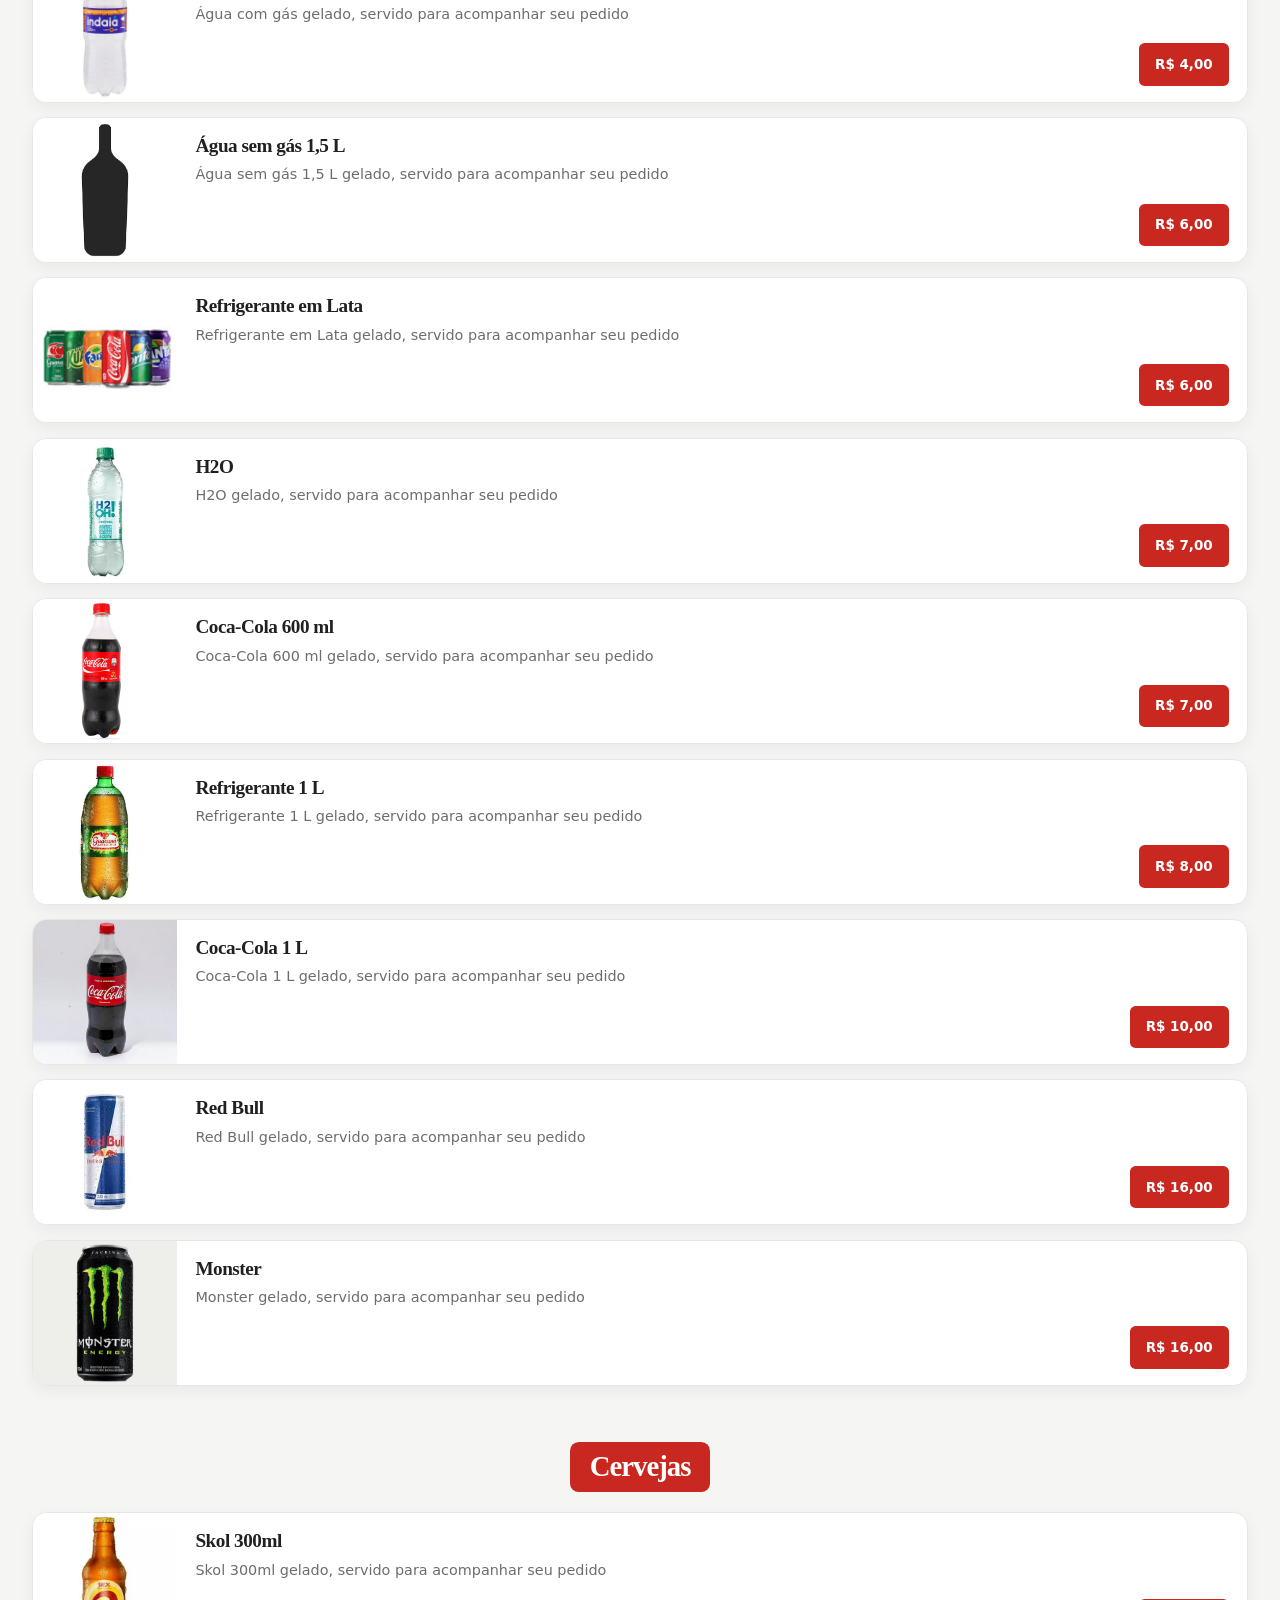
==== commit 2dbe1e97: "Update menu prices and category navigation Refresh menu prices and sort items by price within each c" ====
--- a/main/index.html
+++ b/main/index.html
@@ -75,7 +75,6 @@
             aria-label="Ver categorias anteriores"
             hidden
           >
-            <img src="./assets/left.webp" alt="" aria-hidden="true">
           </button>
           <nav class="category-nav" aria-label="Ir para uma categoria">
             <a href="#burgers-title">Hambúrgueres</a>
@@ -89,7 +88,6 @@
             type="button"
             aria-label="Ver próximas categorias"
           >
-            <img src="./assets/right.webp" alt="" aria-hidden="true">
           </button>
         </div>
         <section class="catalog-section" aria-labelledby="burgers-title">
--- a/main/style.css
+++ b/main/style.css
@@ -112,7 +112,7 @@
   top: 0;
   padding: 0.75rem clamp(1rem, 4vw, 2.5rem);
   border-bottom: 1px solid rgb(32 32 32 / 14%);
-  background: var(--color-gold);
+  background: var(--color-paper);
   box-shadow: 0 0.35rem 1.4rem rgb(32 32 32 / 12%);
   color: #000;
 }
@@ -469,22 +469,53 @@
   gap: 0.65rem;
   margin: 0 0 2.75rem;
   overflow-x: auto;
-  padding: 0.2rem 0.1rem 0.75rem;
+  padding: 0.2rem 0.1rem;
   scrollbar-width: none;
 }
 
-.category-nav-shell { display: flex; align-items: center; gap: 0.45rem; margin-bottom: 1.5rem; }
+.category-nav-shell {
+  position: sticky;
+  top: 5rem;
+  z-index: 15;
+  display: flex;
+  align-items: center;
+  gap: 0.45rem;
+  margin: 0 -0.35rem 1.5rem;
+  padding: 0.35rem 0.35rem 0.65rem;
+}
 .category-nav-shell .category-nav { flex: 1 1 auto; min-width: 0; margin: 0; }
-.category-nav__arrow { display: grid; flex: 0 0 2.6rem; width: 2.6rem; height: 3.2rem; place-items: center; border: 0; background: transparent; color: var(--color-wine); cursor: pointer; font-size: 0; line-height: 1; opacity: 0.9; transition: opacity 160ms ease, transform 160ms ease; }
-.category-nav__arrow::before { content: none; }
-.category-nav__arrow img { display: block; width: 2rem; height: 2rem; object-fit: contain; transform: translateY(-6px); }
-@keyframes category-arrow-pulse {
-  0%, 78%, 100% { transform: translateY(-6px) scale(1); }
-  84% { transform: translateY(-6px) scale(1.14); }
-  90% { transform: translateY(-6px) scale(1); }
-}
-.category-nav__arrow img { animation: category-arrow-pulse 4s ease-in-out infinite; }
-.category-nav__arrow:hover, .category-nav__arrow:focus-visible { background: transparent; color: var(--color-ink); opacity: 1; }
+.category-nav__arrow {
+  display: grid;
+  flex: 0 0 2rem;
+  width: 2rem;
+  height: 3.2rem;
+  place-items: center;
+  border: 1px solid rgb(201 40 32 / 55%);
+  border-radius: 999px;
+  background: rgb(255 255 255 / 94%);
+  color: var(--color-wine);
+  cursor: pointer;
+  font-size: 0;
+  line-height: 1;
+  opacity: 0.95;
+  box-shadow: 0 0.2rem 0.45rem rgb(32 32 32 / 12%);
+  text-shadow: none;
+  transition: opacity 160ms ease, transform 160ms ease, background-color 160ms ease;
+}
+.category-nav__arrow::before {
+  width: 0.65rem;
+  height: 0.65rem;
+  border-top: 0.16rem solid currentColor;
+  border-right: 0.16rem solid currentColor;
+  content: "";
+}
+.category-nav__arrow--prev::before { transform: rotate(-135deg); }
+.category-nav__arrow--next::before { transform: rotate(45deg); }
+.category-nav__arrow:hover, .category-nav__arrow:focus-visible {
+  background: var(--color-wine-soft);
+  color: var(--color-wine-dark);
+  opacity: 1;
+}
 .category-nav__arrow--prev:hover { transform: translateX(-2px); }
 .category-nav__arrow--next:hover { transform: translateX(2px); }
 .category-nav__arrow[hidden] { display: none; }
@@ -493,25 +524,31 @@
 .category-nav { scrollbar-width: none; }
 
 .category-nav a {
-  min-height: 3.2rem;
+  min-height: 2.8rem;
   flex: 0 0 auto;
-  padding: 0.85rem 1.2rem;
-  border: 1px solid var(--color-wine);
+  padding: 0.65rem 1rem;
+  border: 1px solid rgb(201 40 32 / 62%);
   border-radius: 999px;
-  background: #fff;
+  background: var(--color-paper);
   color: var(--color-ink);
-  font-size: 0.92rem;
+  font-size: 0.86rem;
   font-weight: 700;
   text-decoration: none;
   transition:
+    box-shadow 160ms ease,
     border-color 160ms ease,
     background-color 160ms ease,
     color 160ms ease;
 }
 
 .category-nav a:hover {
-  border-color: var(--color-gold);
-  background: var(--color-gold);
+  border-color: var(--color-wine);
+  background: var(--color-wine-soft);
+  box-shadow: 0 0.25rem 0.55rem rgb(32 32 32 / 16%);
+}
+
+.catalog-section {
+  scroll-margin-top: 10rem;
 }
 
 .catalog-section h2 {
@@ -877,7 +914,7 @@
   gap: 1rem;
   padding: 1rem 1.4rem;
   border-bottom: 1px solid rgb(32 32 32 / 14%);
-  background: var(--color-gold);
+  background: var(--color-paper);
 }
 
 .order-bag__header h2 {
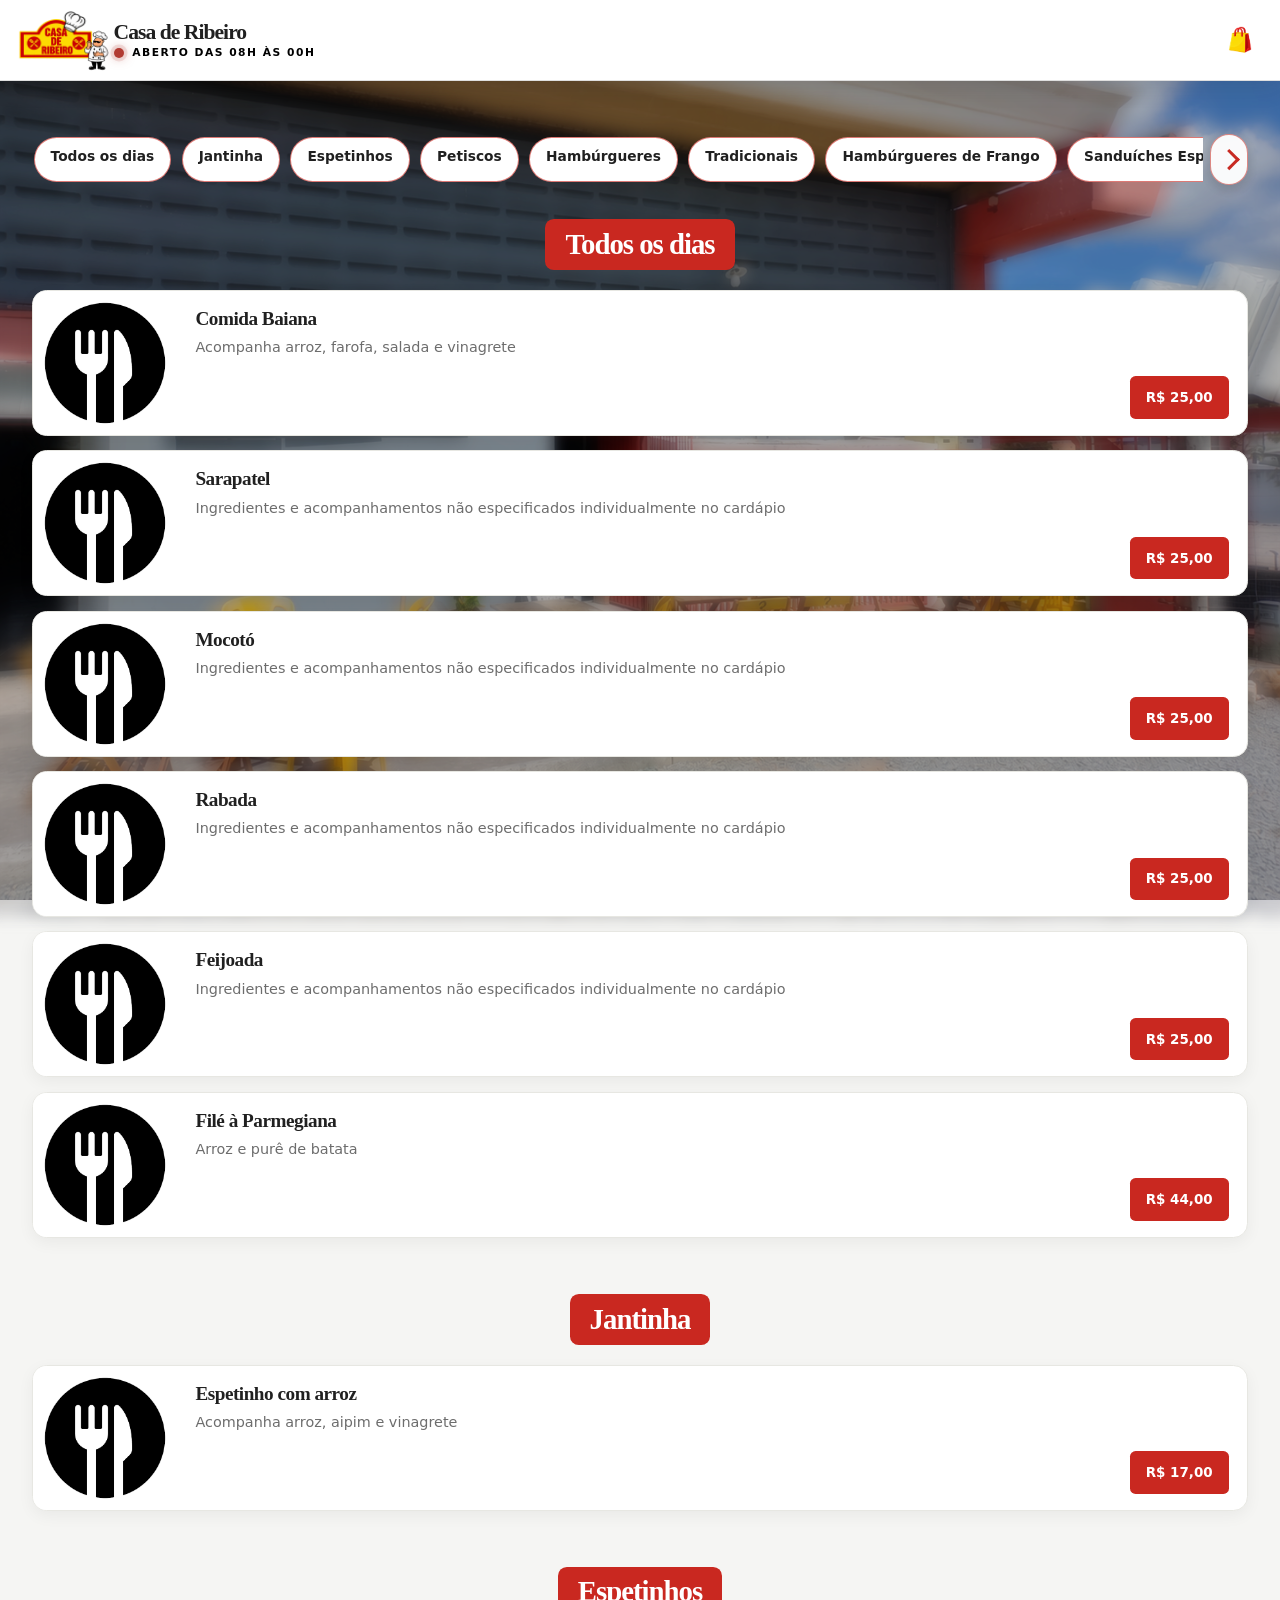
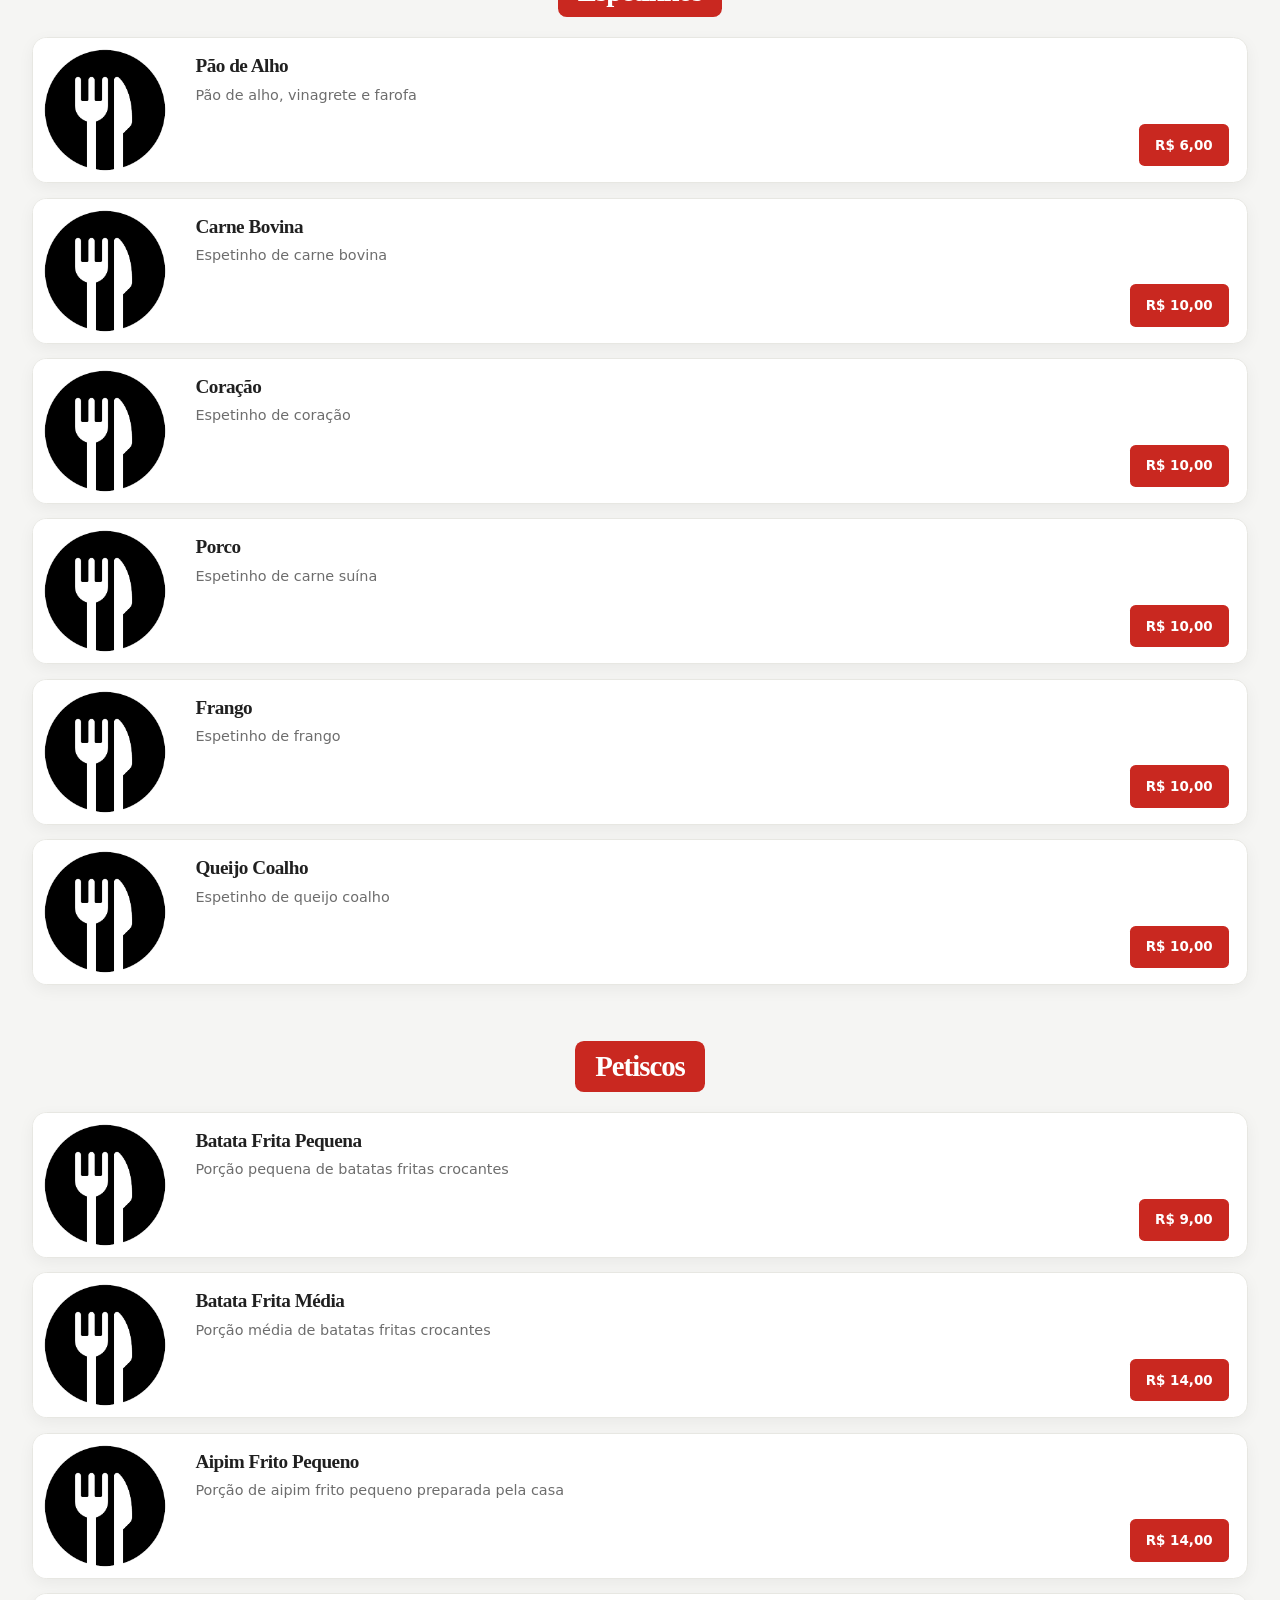
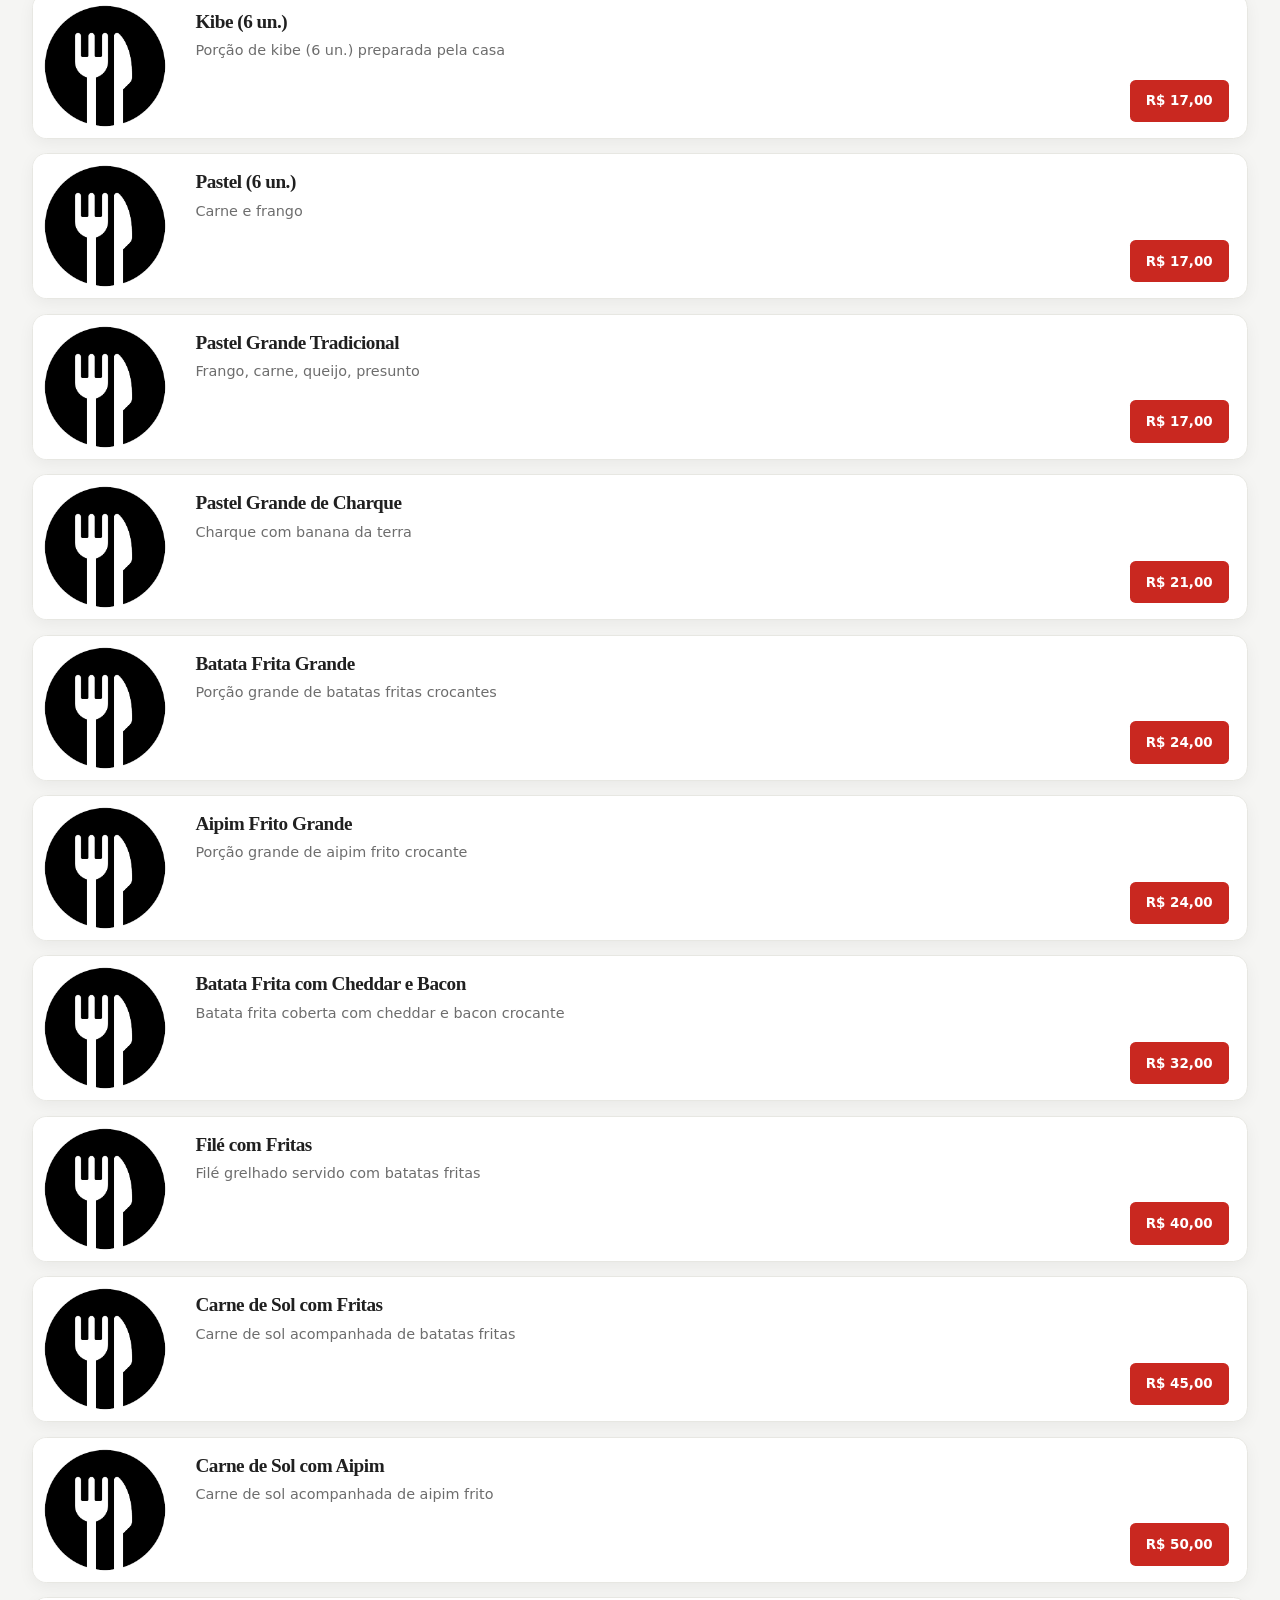
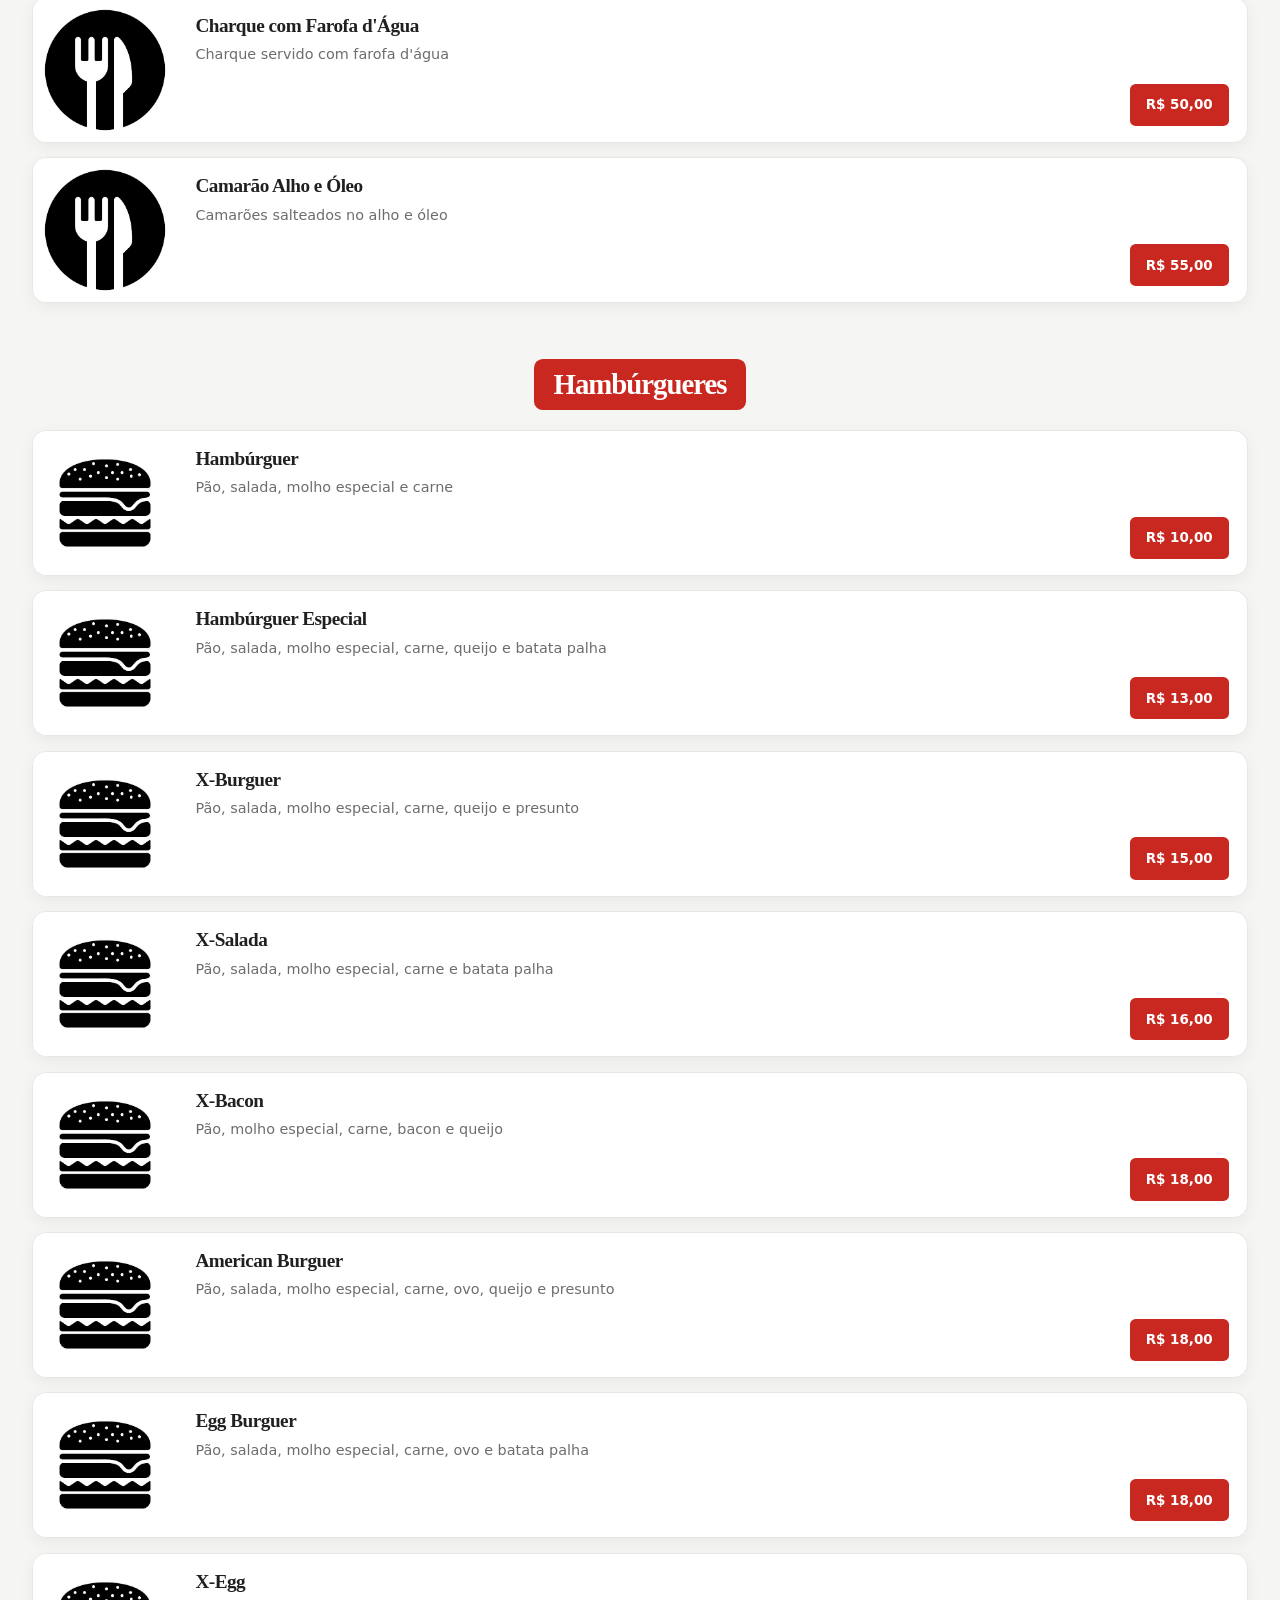
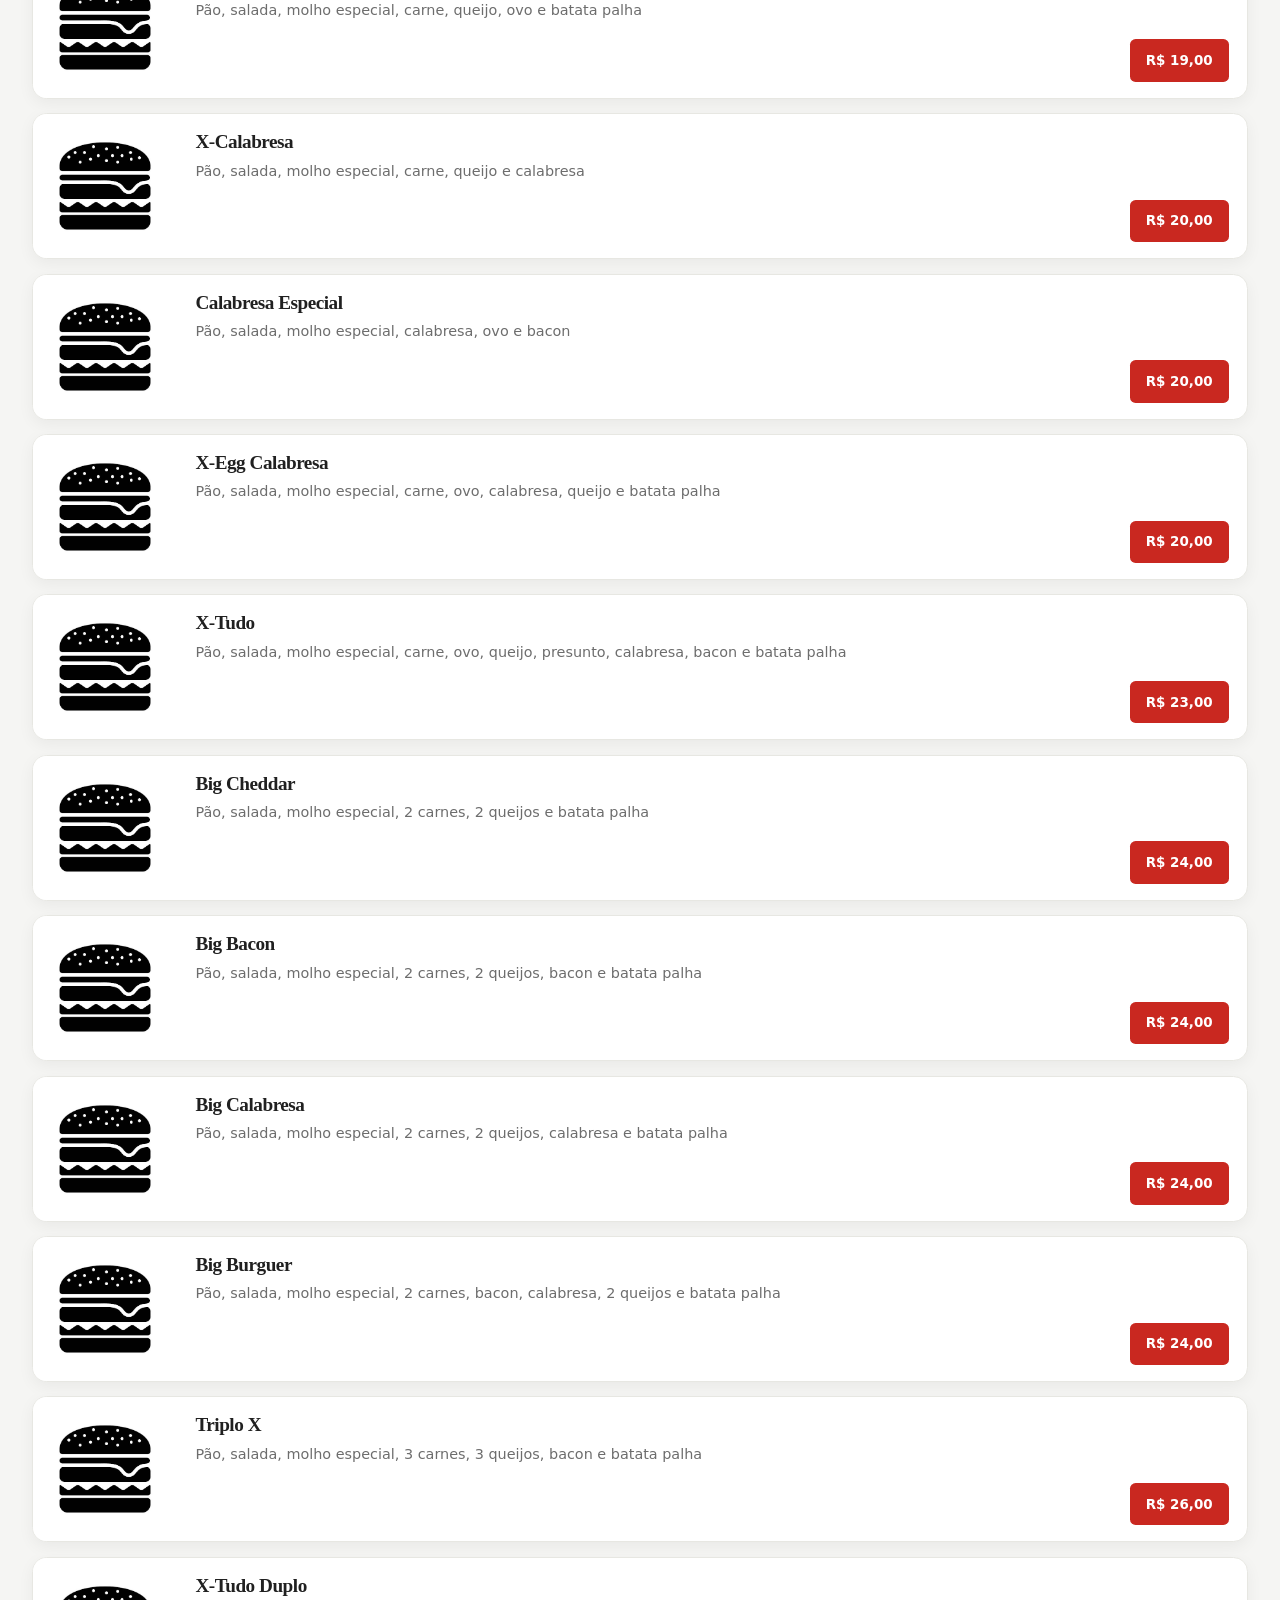
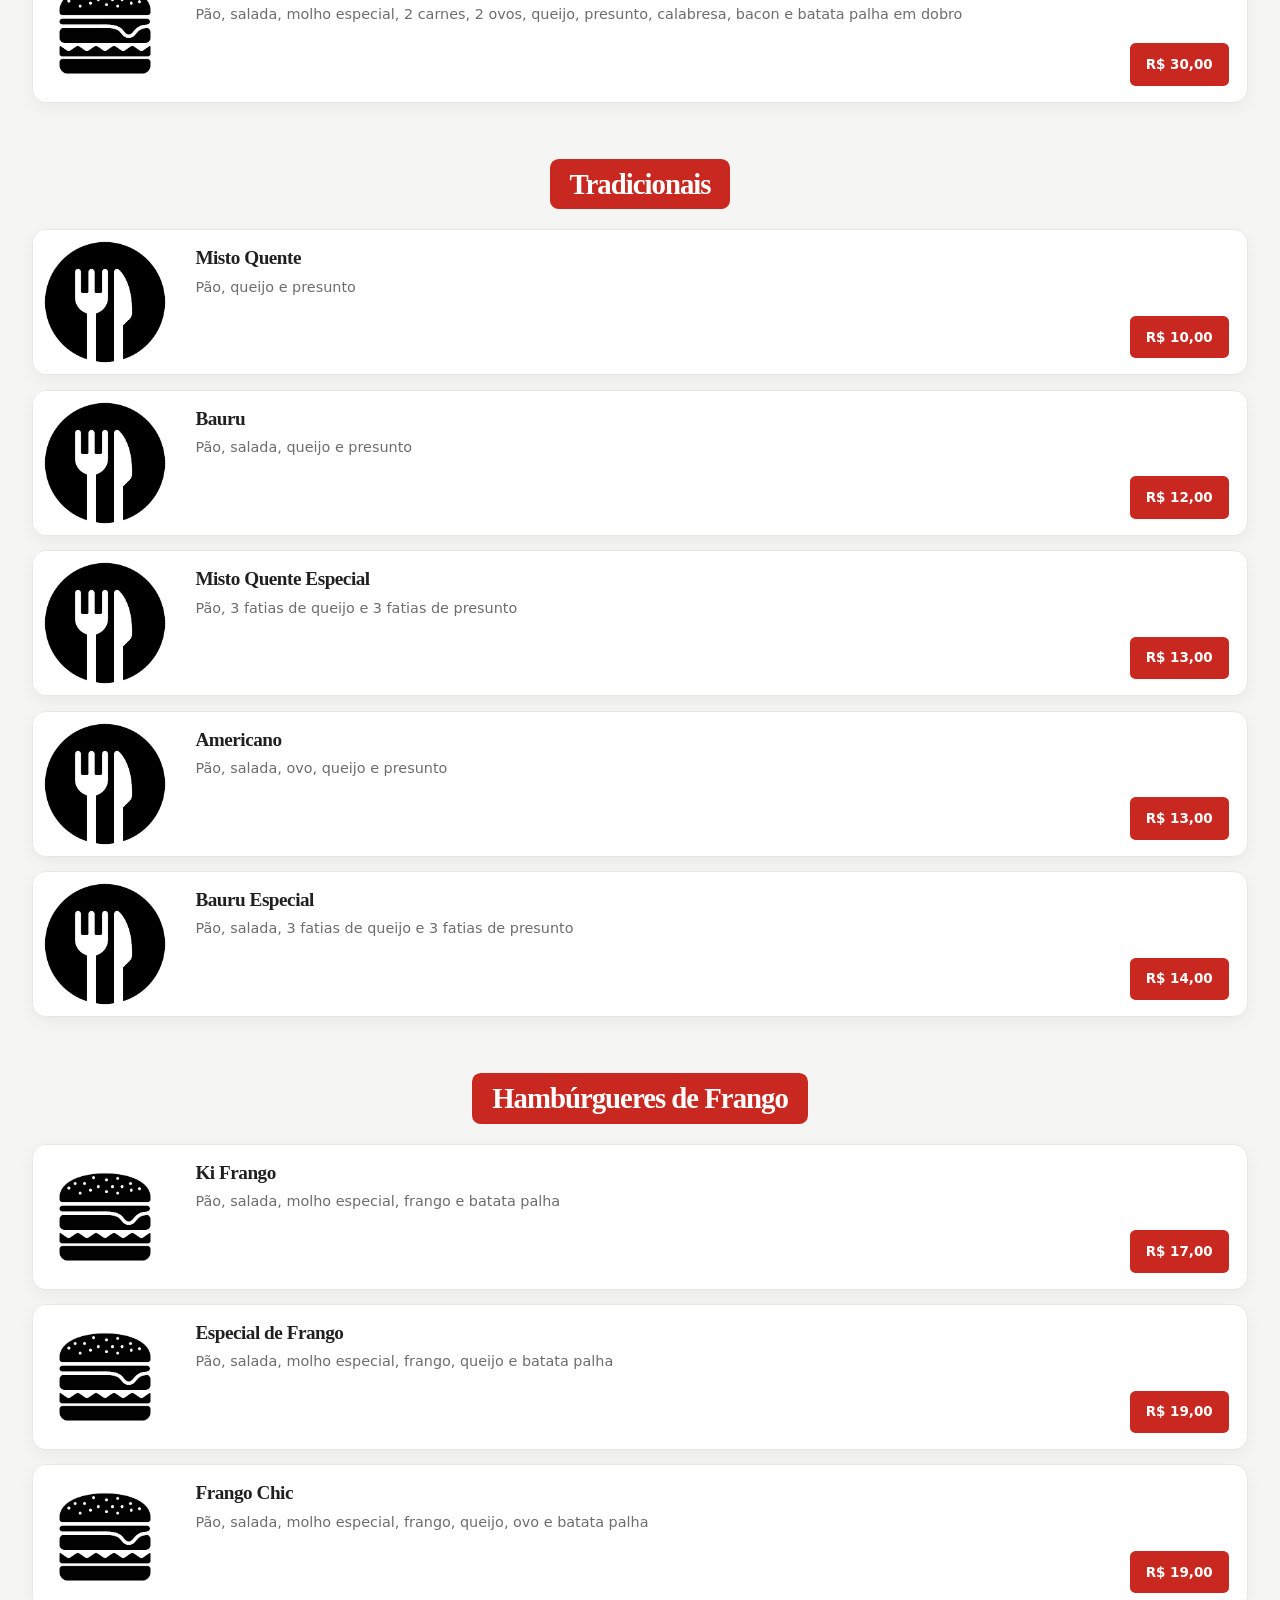
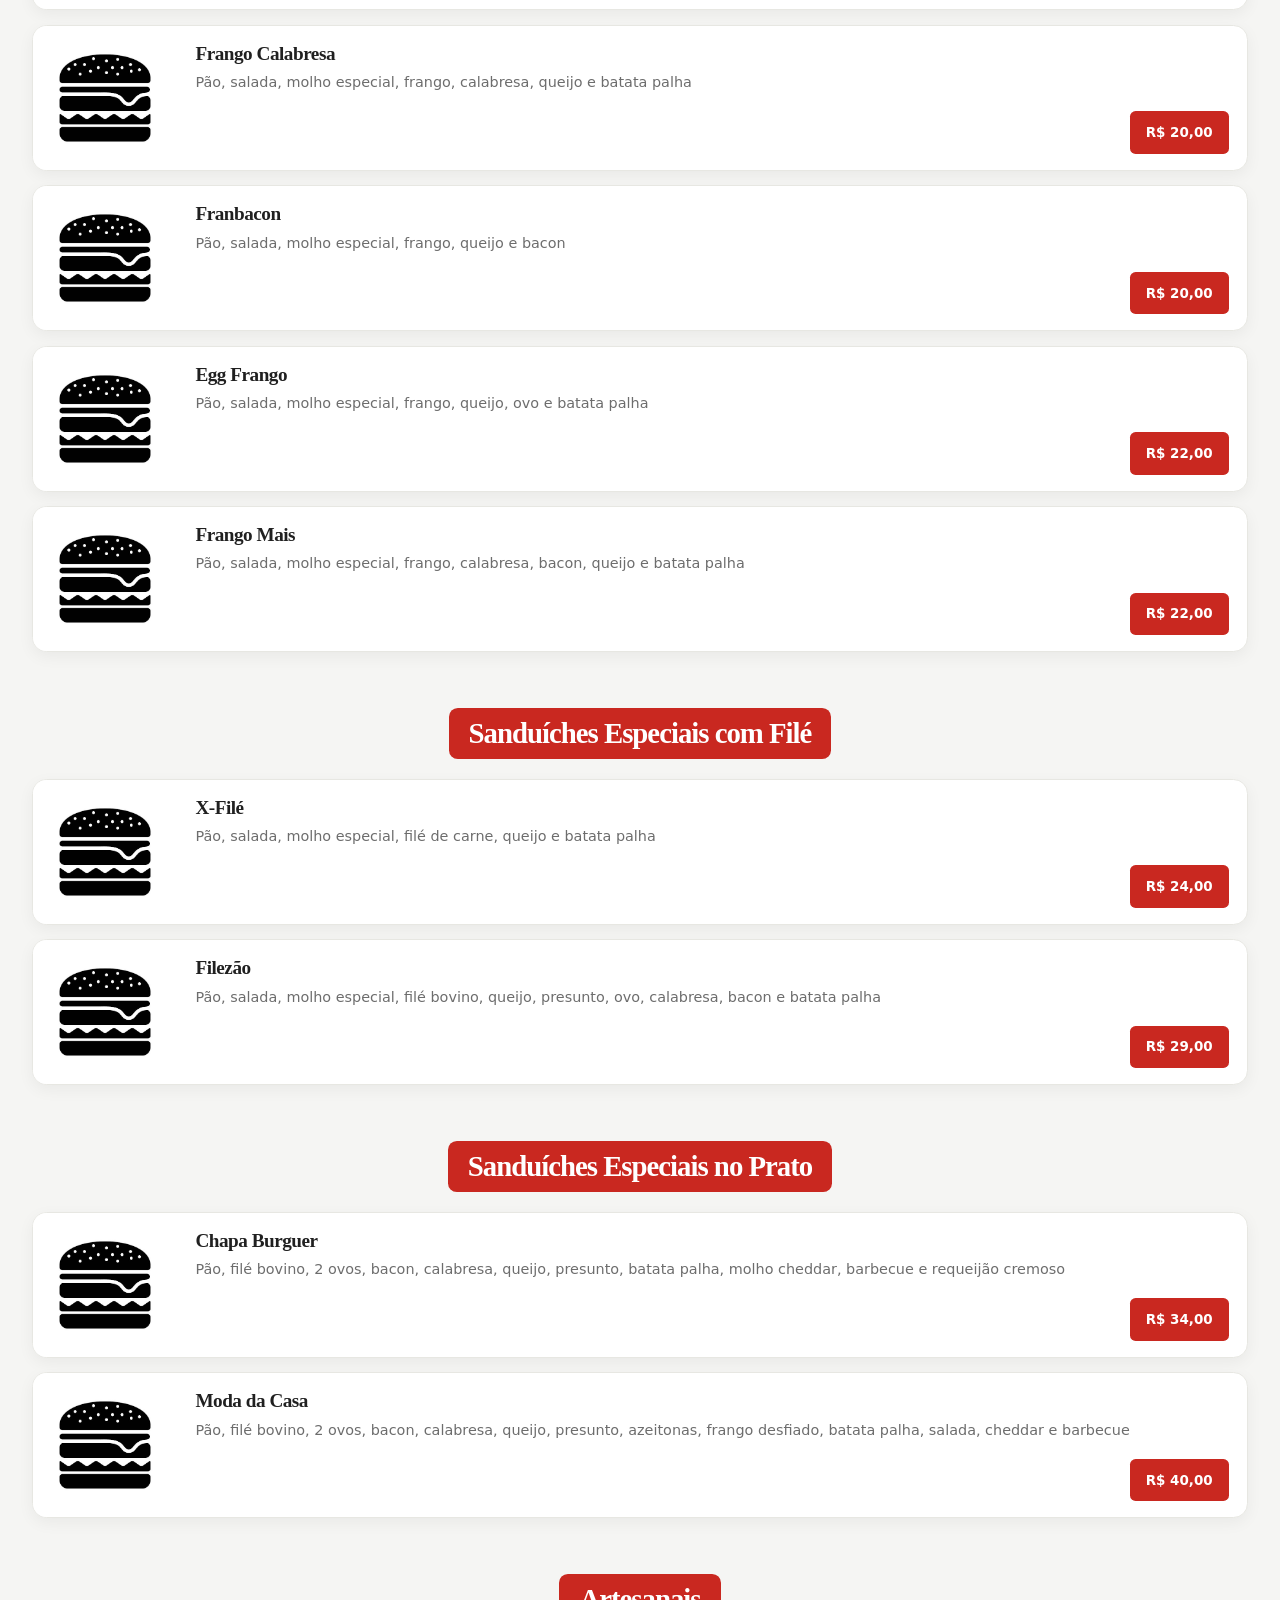
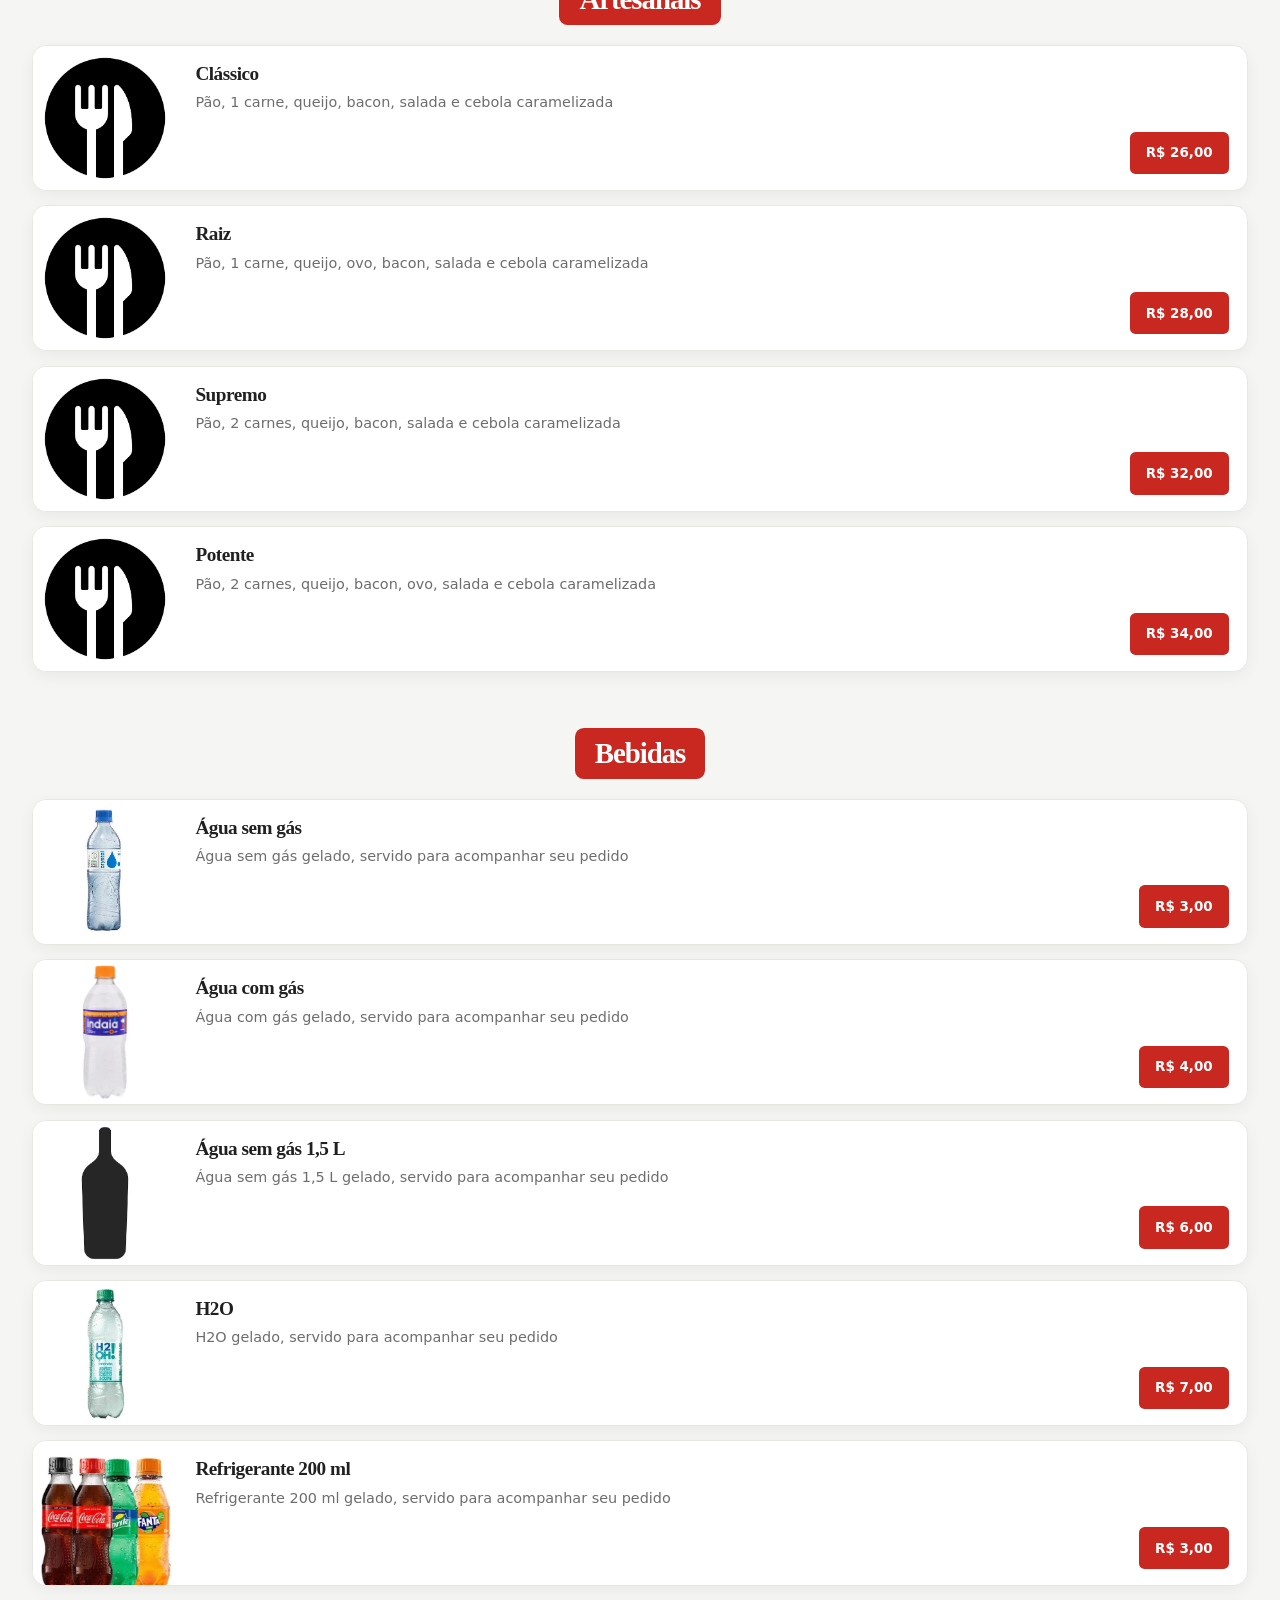
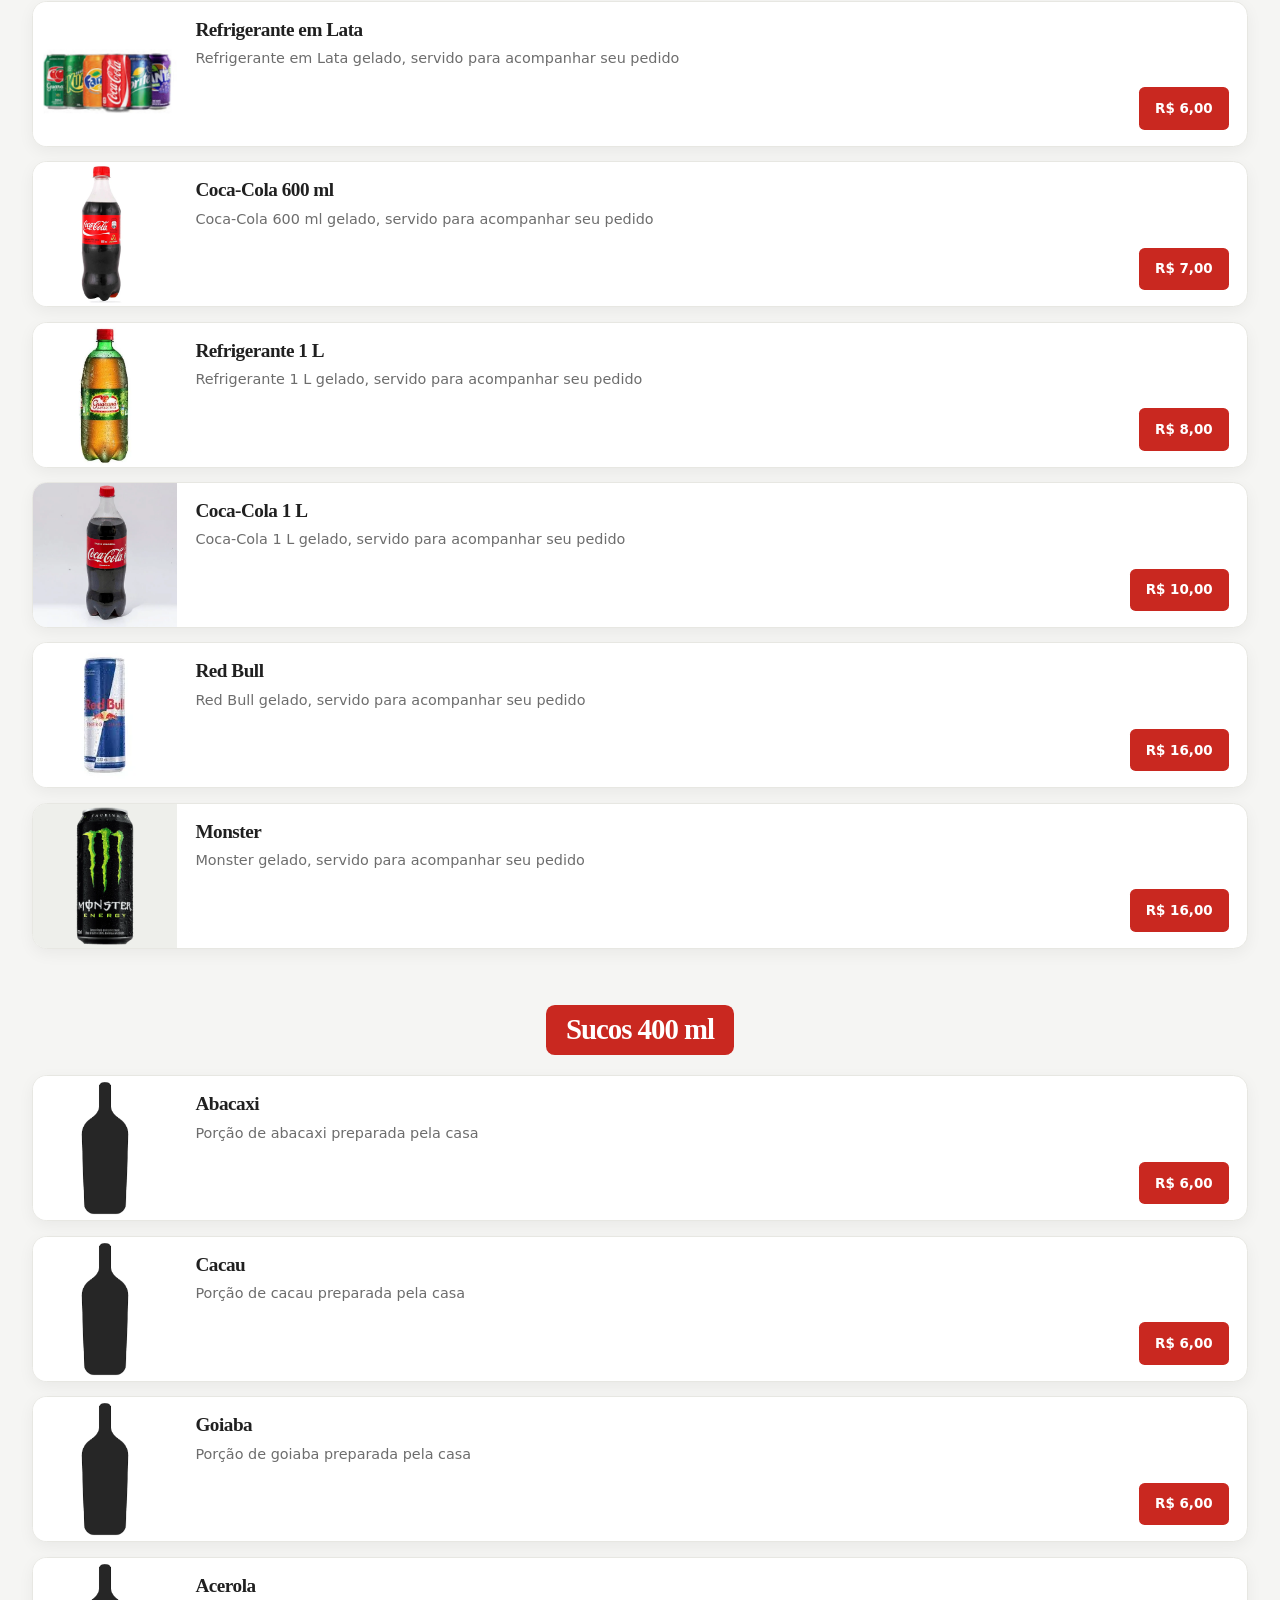
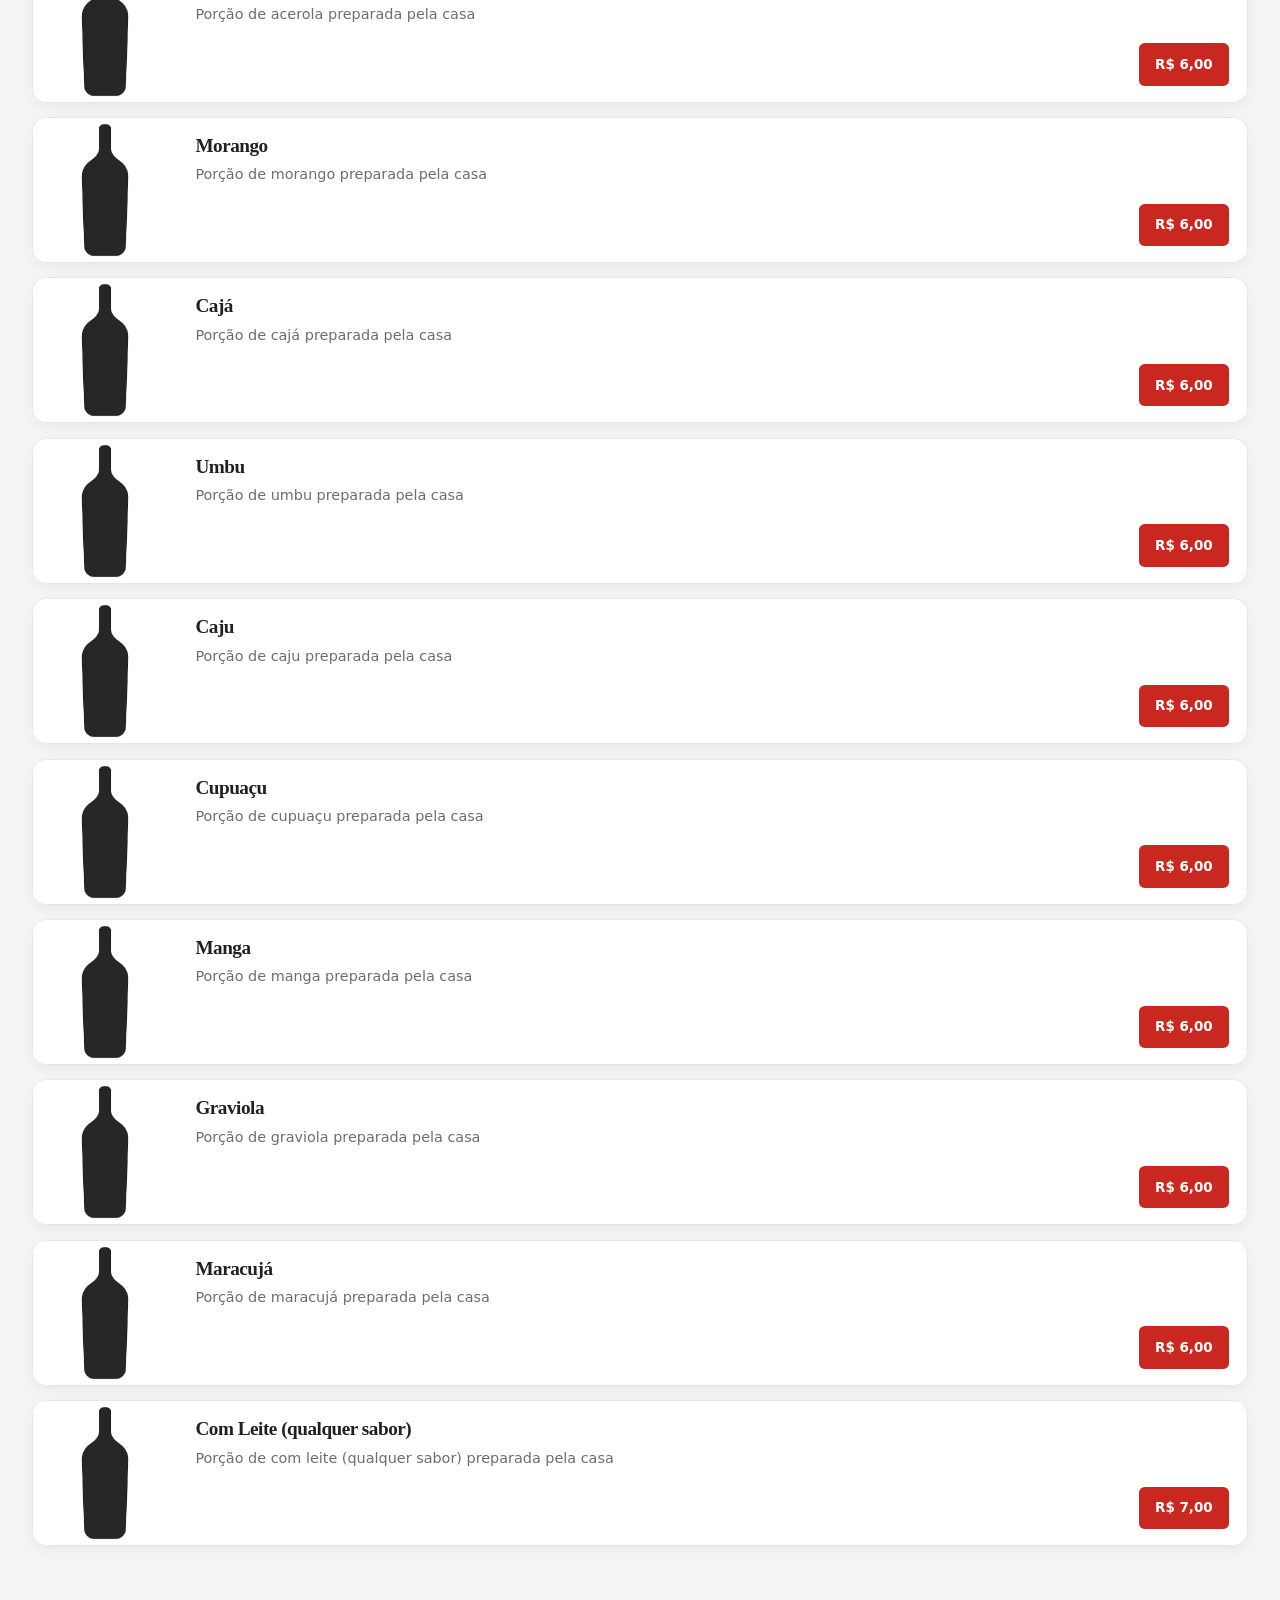
==== commit df424a2d: "Refine menu ordering and cart presentation Update category and drink sorting, show Quinta do Dendê o" ====
--- a/main/index.html
+++ b/main/index.html
@@ -60,7 +60,7 @@
             aria-haspopup="dialog"
             aria-controls="order-bag"
           >
-            <img class="cart-button__icon" src="./assets/bag.webp" alt="" aria-hidden="true">
+            <img class="cart-button__icon" src="./assets/bag.webp" alt="" aria-hidden="true" />
             <span class="cart-button__count" aria-label="0 itens" hidden>0</span>
           </button>
         </div>
@@ -74,8 +74,7 @@
             type="button"
             aria-label="Ver categorias anteriores"
             hidden
-          >
-          </button>
+          ></button>
           <nav class="category-nav" aria-label="Ir para uma categoria">
             <a href="#burgers-title">Hambúrgueres</a>
             <a href="#traditional-title">Tradicionais</a>
@@ -87,8 +86,7 @@
             class="category-nav__arrow category-nav__arrow--next"
             type="button"
             aria-label="Ver próximas categorias"
-          >
-          </button>
+          ></button>
         </div>
         <section class="catalog-section" aria-labelledby="burgers-title">
           <h2 id="burgers-title">Hambúrgueres</h2>
@@ -216,11 +214,10 @@
       aria-controls="order-bag"
       hidden
     >
-      <img class="mobile-cart__icon" src="./assets/bag.webp" alt="" aria-hidden="true">
       <span class="mobile-cart__label">
         <span class="mobile-cart__count">0</span>
-        <span>Ver sacola</span>
       </span>
+      <span class="mobile-cart__action">Ver seu pedido</span>
       <strong class="mobile-cart__total">R$ 0,00</strong>
     </button>
     <dialog class="drink-choice" id="drink-choice-dialog" aria-labelledby="drink-choice-title">
@@ -271,7 +268,7 @@
       </div>
       <div class="order-bag__items" aria-live="polite">
         <div class="order-bag__empty">
-          <img class="order-bag__empty-icon" src="./assets/bag.webp" alt="" aria-hidden="true">
+          <img class="order-bag__empty-icon" src="./assets/bag.webp" alt="" aria-hidden="true" />
           <p class="order-bag__empty-title">Sua sacola está vazia</p>
           <p class="order-bag__empty-description">
             Escolha seus favoritos no cardápio para começar
--- a/main/style.css
+++ b/main/style.css
@@ -414,8 +414,6 @@
 
 .cart-button {
   position: relative;
-  border: 1px solid var(--color-border);
-  background: var(--color-paper);
 }
 
 .cart-button__icon {
@@ -427,9 +425,9 @@
 }
 
 .cart-button {
-  border: 1px solid var(--color-wine);
-  border-radius: 0.35rem;
-  background: #fff;
+  border: 0;
+  border-radius: 50%;
+  background: transparent;
 }
 
 .cart-button__count {
@@ -486,27 +484,28 @@
 .category-nav-shell .category-nav { flex: 1 1 auto; min-width: 0; margin: 0; }
 .category-nav__arrow {
   display: grid;
-  flex: 0 0 2rem;
-  width: 2rem;
+  flex: 0 0 2.35rem;
+  width: 2.35rem;
   height: 3.2rem;
   place-items: center;
   border: 1px solid rgb(201 40 32 / 55%);
   border-radius: 999px;
-  background: rgb(255 255 255 / 94%);
+  background: rgb(255 255 255 / 97%);
   color: var(--color-wine);
   cursor: pointer;
   font-size: 0;
   line-height: 1;
-  opacity: 0.95;
-  box-shadow: 0 0.2rem 0.45rem rgb(32 32 32 / 12%);
+  opacity: 0.98;
+  box-shadow: 0 0.25rem 0.7rem rgb(32 32 32 / 18%);
   text-shadow: none;
-  transition: opacity 160ms ease, transform 160ms ease, background-color 160ms ease;
+  transition: opacity 160ms ease, transform 160ms ease, background-color 160ms ease,
+    box-shadow 160ms ease;
 }
 .category-nav__arrow::before {
-  width: 0.65rem;
-  height: 0.65rem;
-  border-top: 0.16rem solid currentColor;
-  border-right: 0.16rem solid currentColor;
+  width: 0.72rem;
+  height: 0.72rem;
+  border-top: 0.19rem solid currentColor;
+  border-right: 0.19rem solid currentColor;
   content: "";
 }
 .category-nav__arrow--prev::before { transform: rotate(-135deg); }
@@ -515,6 +514,7 @@
   background: var(--color-wine-soft);
   color: var(--color-wine-dark);
   opacity: 1;
+  box-shadow: 0 0.3rem 0.8rem rgb(32 32 32 / 24%);
 }
 .category-nav__arrow--prev:hover { transform: translateX(-2px); }
 .category-nav__arrow--next:hover { transform: translateX(2px); }
@@ -835,7 +835,7 @@
 .site-footer {
   padding: 2rem clamp(1rem, 4vw, 2.5rem);
   border-top: 1px solid var(--color-wine);
-  background: var(--color-gold);
+  background: #ffffff;
   color: var(--color-wine);
   text-align: center;
 }
@@ -866,12 +866,6 @@
 
 .mobile-cart {
   display: none;
-}
-
-.mobile-cart__icon {
-  width: 1.35rem;
-  height: 1.35rem;
-  object-fit: contain;
 }
 
 .mobile-cart[hidden] {
@@ -1176,7 +1170,11 @@
 }
 
 @media (max-width: 760px) {
-  .category-nav__arrow { display: none; }
+  .category-nav__arrow {
+    flex-basis: 2.15rem;
+    width: 2.15rem;
+    height: 2.9rem;
+  }
   .menu-search {
     display: none;
   }
@@ -1233,11 +1231,11 @@
     bottom: max(1rem, env(safe-area-inset-bottom));
     left: max(1rem, env(safe-area-inset-left));
     display: flex;
-    min-height: 3rem;
+    min-height: 3.35rem;
     align-items: center;
-    justify-content: flex-start;
-    gap: 0.4rem;
-    padding: 0.45rem 1rem;
+    justify-content: space-between;
+    gap: 0.75rem;
+    padding: 0.55rem 1rem;
     border: 0;
     border-radius: 0.9rem;
     background: var(--color-wine);
@@ -1249,14 +1247,14 @@
 
   .mobile-cart__label {
     display: flex;
+    flex: 0 0 auto;
     align-items: center;
-    gap: 0.4rem;
   }
 
   .mobile-cart__count {
     display: grid;
-    width: 1.8rem;
-    height: 1.8rem;
+    width: 2rem;
+    height: 2rem;
     place-items: center;
     border-radius: 0.5rem;
     background: rgb(255 255 255 / 18%);
@@ -1264,10 +1262,20 @@
     font-size: 0.82rem;
   }
 
+  .mobile-cart__action {
+    min-width: 0;
+    flex: 1 1 auto;
+    color: rgb(255 255 255 / 92%);
+    font-size: 0.86rem;
+    line-height: 1.15;
+    text-align: left;
+  }
+
   .mobile-cart__total {
-    margin-left: auto;
+    flex: 0 0 auto;
     color: #fff;
     font-size: 0.95rem;
+    white-space: nowrap;
   }
 
   body:has(.mobile-cart:not([hidden])) {
